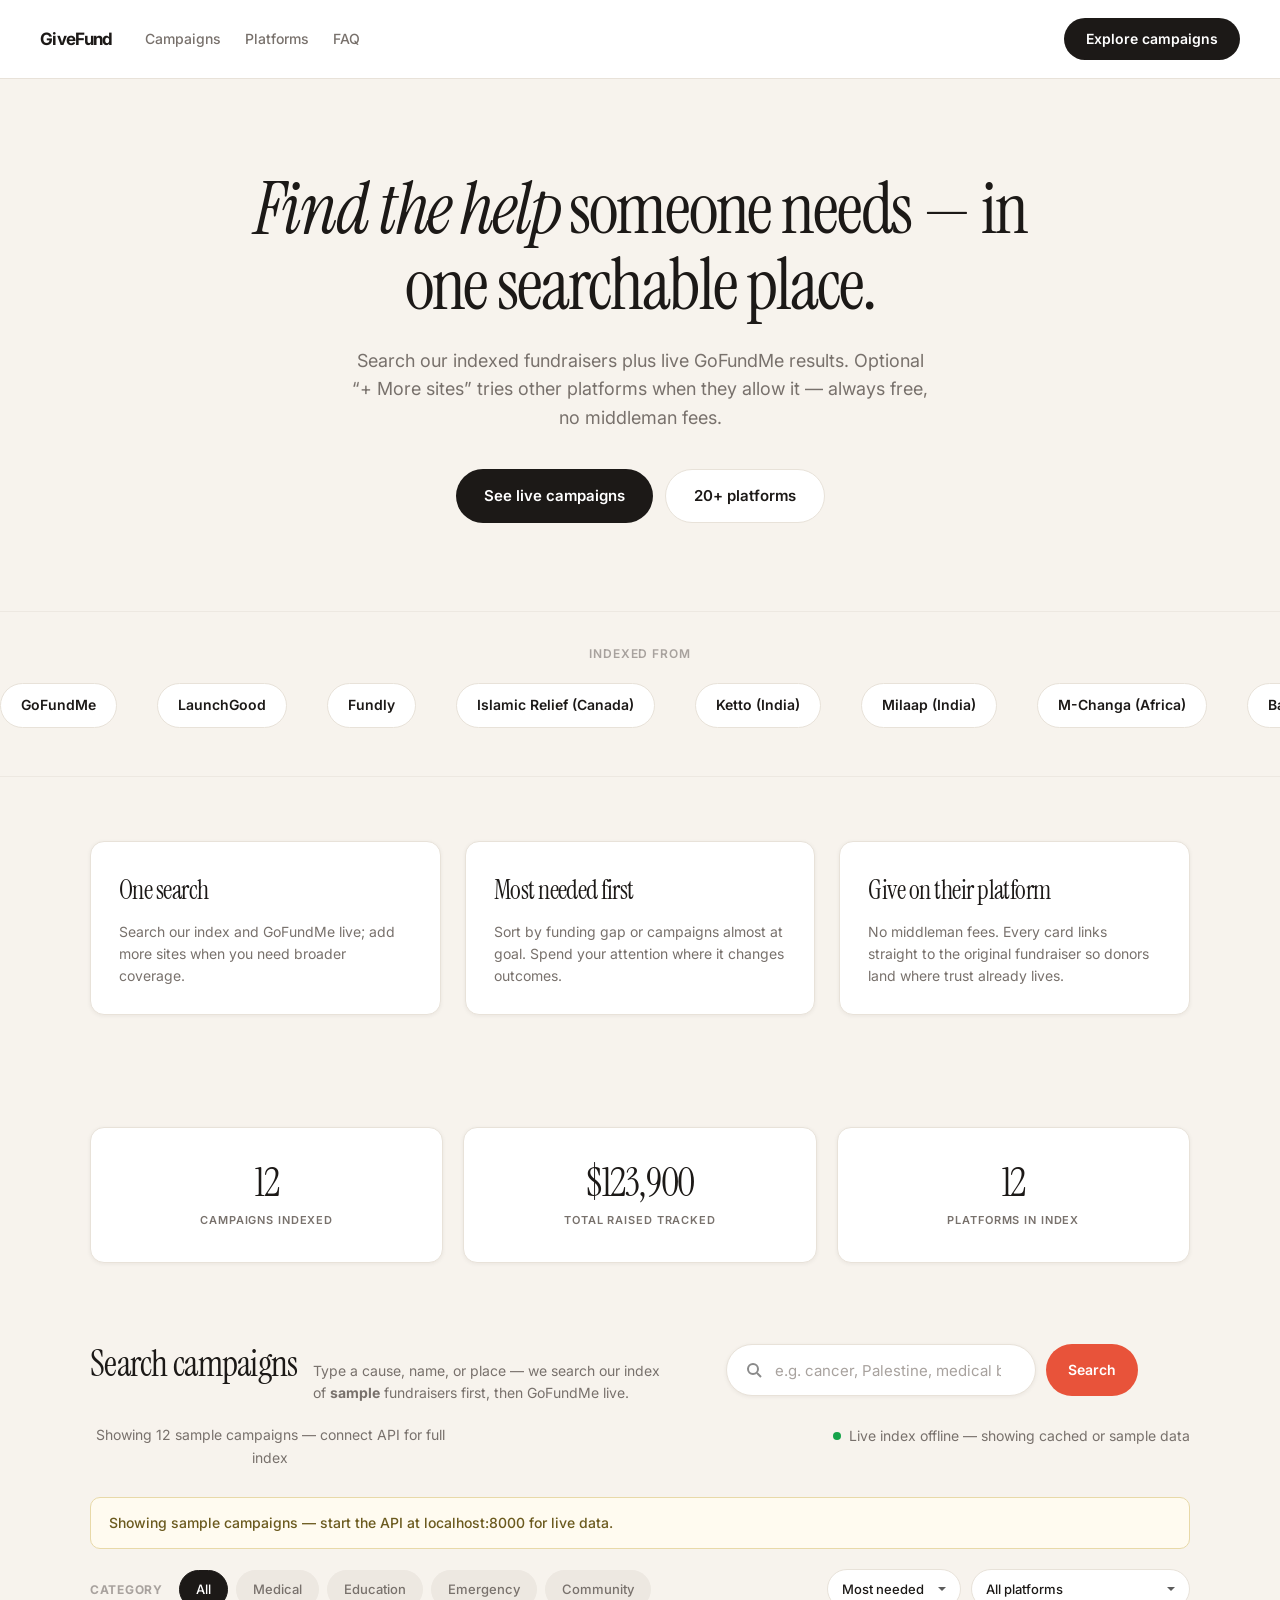
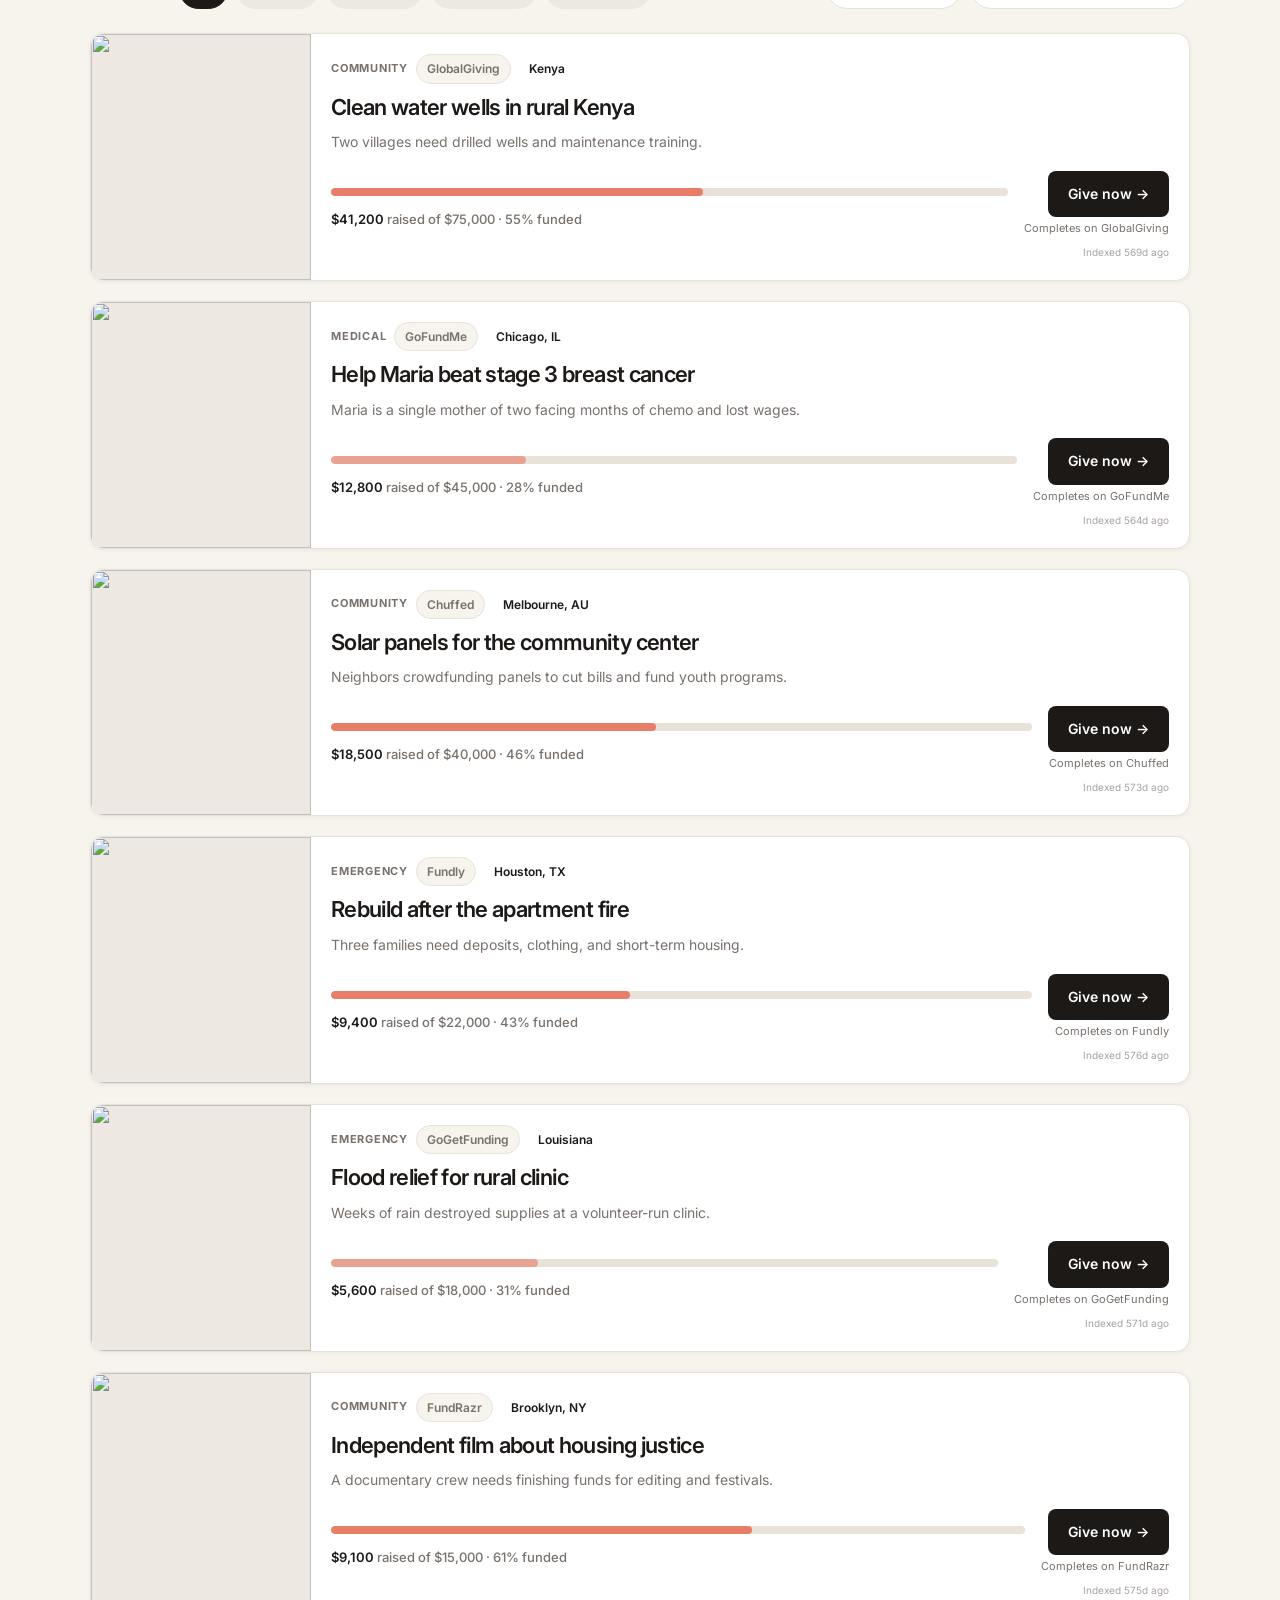
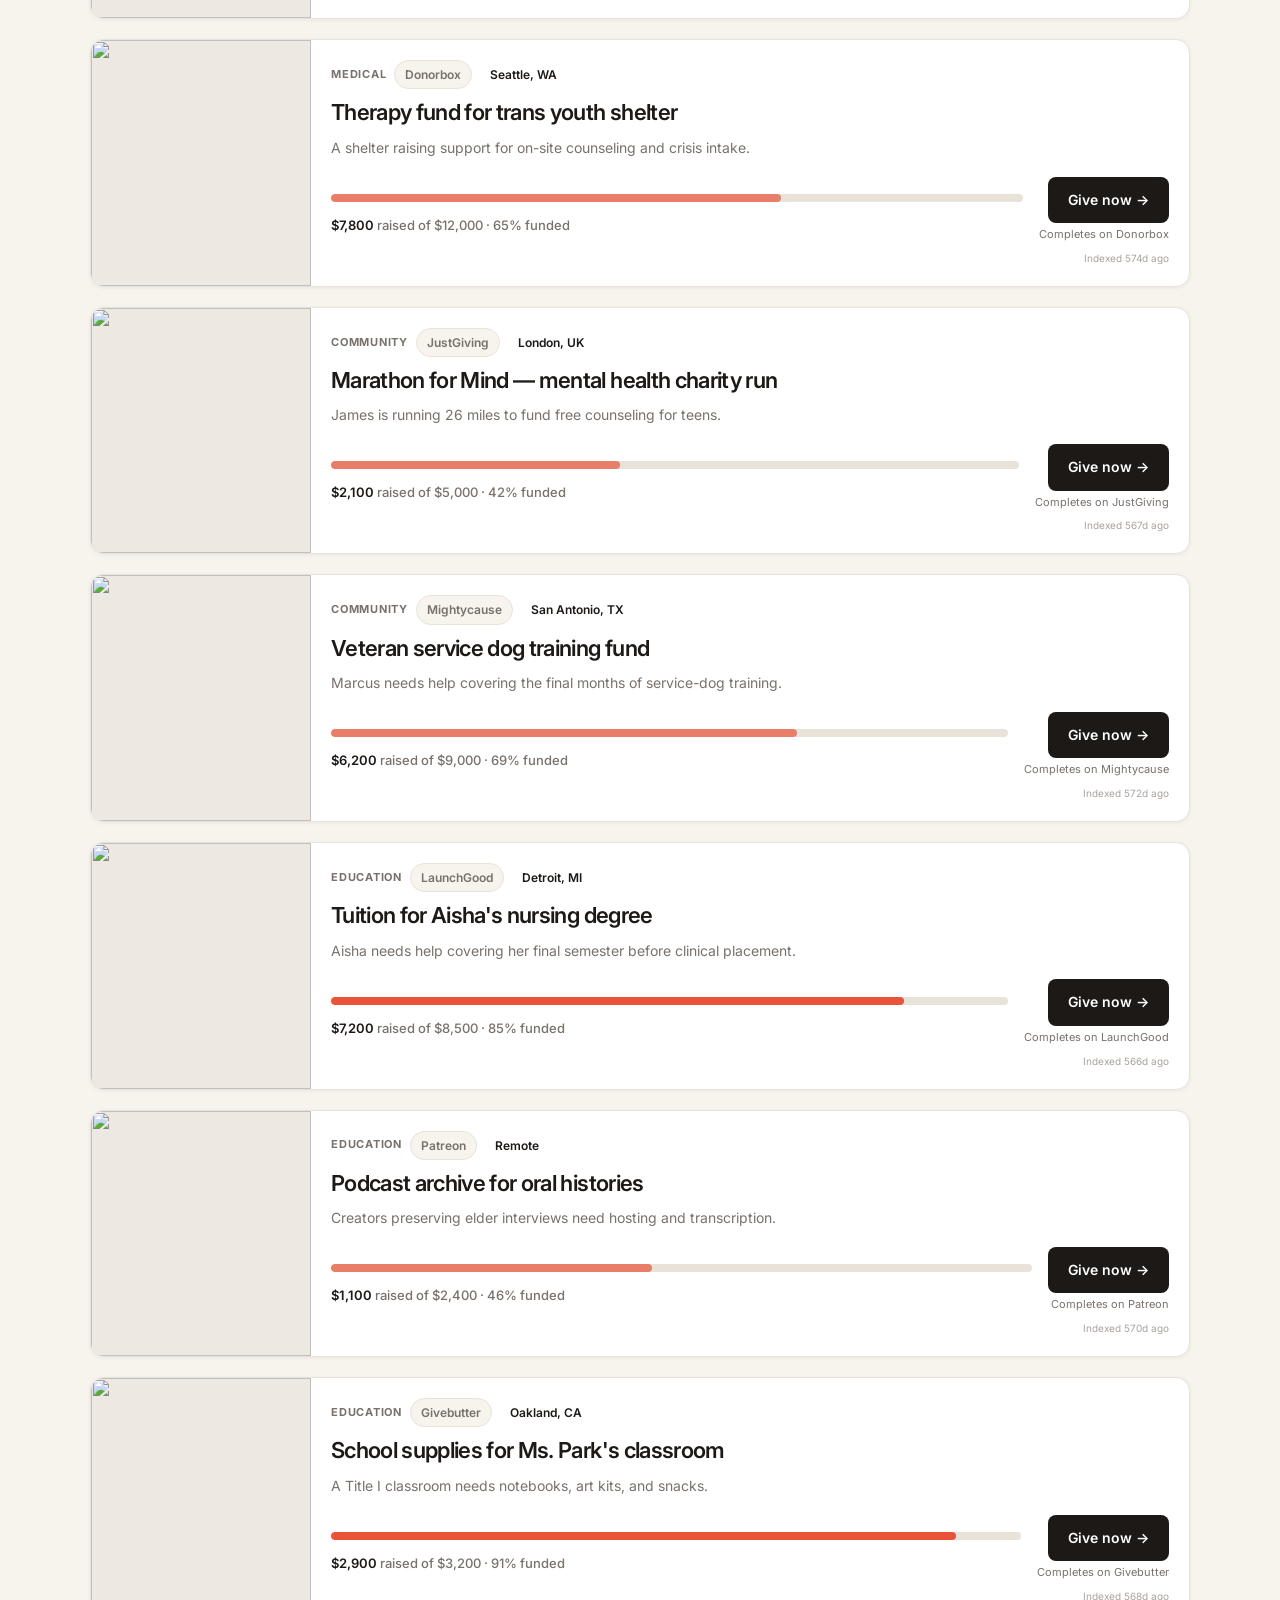
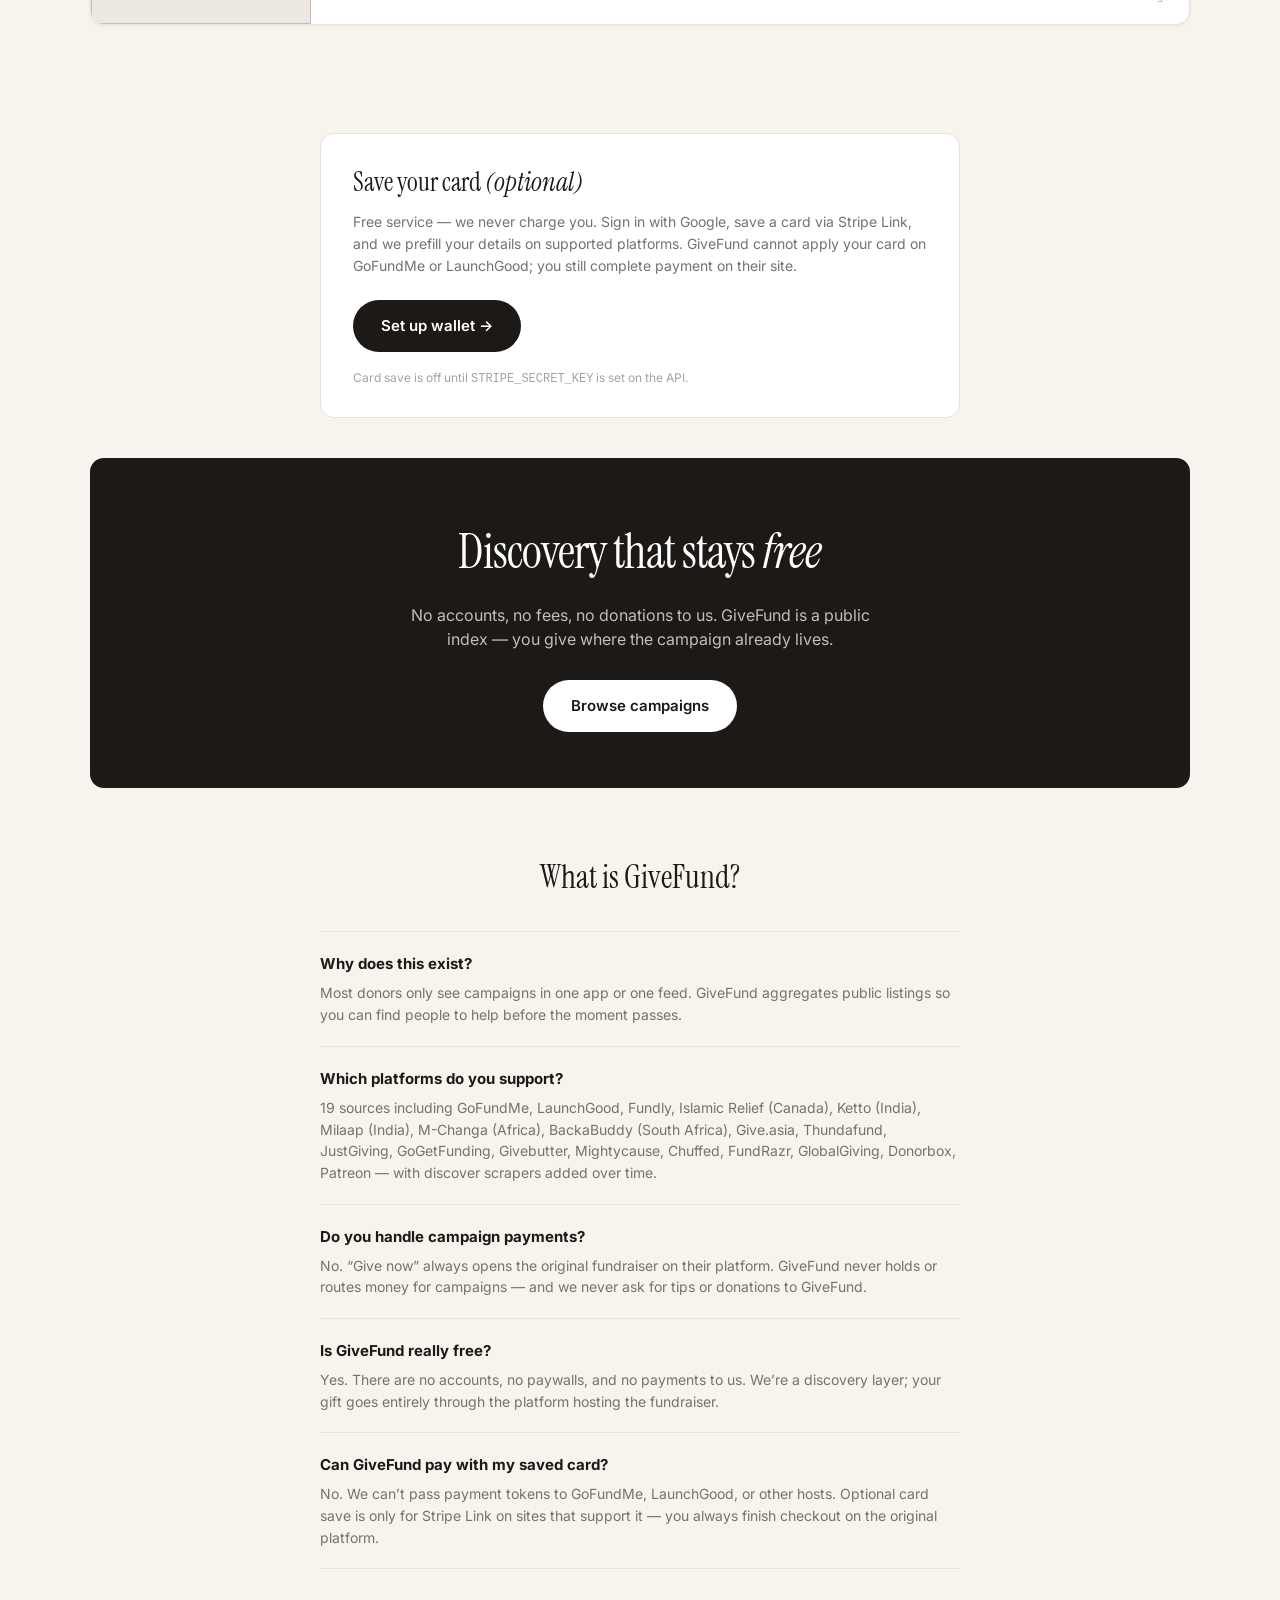
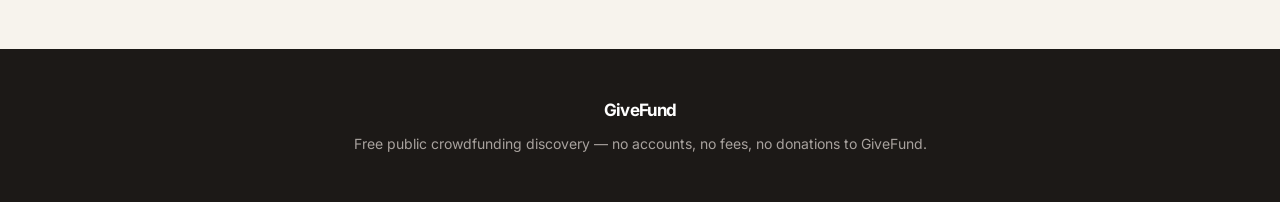
==== frontend/index.html @ 1951f800 "Simplify search UX: fast path by default, optional deep scrape Default search uses index plus /searc" ====
<!DOCTYPE html>
<html lang="en">
<head>
  <meta charset="UTF-8">
  <meta name="viewport" content="width=device-width, initial-scale=1.0">
  <title>GiveFund — Search fundraisers across platforms</title>
  <link rel="preconnect" href="https://fonts.googleapis.com">
  <link rel="preconnect" href="https://fonts.gstatic.com" crossorigin>
  <link href="https://fonts.googleapis.com/css2?family=Instrument+Serif:ital@0;1&family=Inter:wght@400;500;600;700&display=swap" rel="stylesheet">
  <style>
    :root {
      --bg: #F7F3ED;
      --surface: #FFFFFF;
      --ink: #1C1917;
      --muted: #78716C;
      --muted-light: #A8A29E;
      --border: #E8E2D9;
      --border-soft: #EDE8E1;
      --accent: #E8533A;
      --accent-hover: #D44530;
      --pill-bg: #EDE8E1;
      --pill-selected: #1C1917;
      --btn-dark: #1C1917;
      --progress-bg: #E8E2D9;
      --badge-bg: #F7F3ED;
      --footer-bg: #1C1917;
      --footer-text: #A8A29E;
      --serif: "Instrument Serif", Georgia, serif;
      --sans: "Inter", system-ui, sans-serif;
      --shadow-sm: 0 1px 4px rgba(28, 25, 23, 0.06);
      --shadow-md: 0 8px 28px rgba(28, 25, 23, 0.08);
      --radius: 10px;
      --radius-lg: 14px;
      --radius-pill: 999px;
    }

    * { box-sizing: border-box; }

    body {
      margin: 0;
      background: var(--bg);
      color: var(--ink);
      font-family: var(--sans);
      font-size: 15px;
      line-height: 1.6;
      -webkit-font-smoothing: antialiased;
    }

    button, input, select { font: inherit; }
    a { color: inherit; }

    .shell { min-height: 100vh; }

    .nav {
      position: sticky;
      top: 0;
      z-index: 100;
      display: flex;
      align-items: center;
      justify-content: space-between;
      gap: 24px;
      padding: 18px 40px;
      background: var(--surface);
      border-bottom: 1px solid var(--border);
    }

    .nav-left {
      display: flex;
      align-items: center;
      gap: 32px;
    }

    .logo {
      font-size: 17px;
      font-weight: 700;
      letter-spacing: -0.04em;
      color: var(--ink);
    }

    .nav-links {
      display: flex;
      gap: 24px;
      font-size: 14px;
      font-weight: 500;
      color: var(--muted);
    }

    .nav-links a {
      text-decoration: none;
      transition: color 0.15s;
    }

    .nav-links a:hover { color: var(--ink); }

    .nav-cta {
      display: inline-flex;
      align-items: center;
      padding: 10px 22px;
      border-radius: var(--radius-pill);
      background: var(--btn-dark);
      color: #fff;
      font-size: 14px;
      font-weight: 600;
      text-decoration: none;
      transition: background 0.15s;
    }

    .nav-cta:hover { background: var(--accent); }

    .hero {
      position: relative;
      overflow: hidden;
      padding: 92px 40px 48px;
      max-width: 1180px;
      margin: 0 auto;
      text-align: center;
    }

    .hero-bg {
      position: absolute;
      inset: 0;
      z-index: 0;
      background:
        linear-gradient(
          180deg,
          rgba(247, 243, 237, 0.82) 0%,
          rgba(247, 243, 237, 0.94) 55%,
          rgba(247, 243, 237, 0.98) 100%
        ),
        url("https://images.unsplash.com/photo-1469574969204-2a47ac65e970?auto=format&fit=crop&w=1800&q=80")
        center 40% / cover no-repeat;
      pointer-events: none;
    }

    .hero-inner {
      position: relative;
      z-index: 1;
    }

    .hero h1 {
      margin: 0 auto 24px;
      max-width: 820px;
      font-family: var(--serif);
      font-size: clamp(44px, 7vw, 72px);
      font-weight: 400;
      line-height: 1.05;
      letter-spacing: -0.03em;
      color: var(--ink);
    }

    .hero h1 em {
      font-style: italic;
      font-weight: 400;
    }

    .hero-lead {
      margin: 0 auto 36px;
      max-width: 580px;
      font-size: 18px;
      line-height: 1.6;
      color: var(--muted);
    }

    .hero-actions {
      display: flex;
      justify-content: center;
      gap: 12px;
      flex-wrap: wrap;
      margin-bottom: 40px;
    }

    .btn-primary {
      display: inline-flex;
      align-items: center;
      gap: 8px;
      padding: 14px 28px;
      border-radius: var(--radius-pill);
      background: var(--btn-dark);
      color: #fff;
      font-size: 15px;
      font-weight: 600;
      text-decoration: none;
      border: none;
      cursor: pointer;
      transition: background 0.15s;
    }

    .btn-primary:hover { background: var(--accent); }

    .btn-ghost {
      display: inline-flex;
      align-items: center;
      padding: 14px 28px;
      border-radius: var(--radius-pill);
      border: 1px solid var(--border);
      background: var(--surface);
      color: var(--ink);
      font-size: 15px;
      font-weight: 600;
      text-decoration: none;
      cursor: pointer;
      transition: border-color 0.15s;
    }

    .btn-ghost:hover { border-color: var(--ink); }

    .search-wrap {
      max-width: 560px;
      margin: 0 auto;
    }

    .search-input {
      width: 100%;
      height: 52px;
      padding: 0 20px 0 48px;
      border: 1px solid var(--border);
      border-radius: var(--radius-pill);
      background: var(--surface) url("data:image/svg+xml,%3Csvg xmlns='http://www.w3.org/2000/svg' width='18' height='18' fill='none' stroke='%238A8A8A' stroke-width='2'%3E%3Ccircle cx='8' cy='8' r='5'/%3E%3Cpath d='M12 12l4 4'/%3E%3C/svg%3E") no-repeat 18px center;
      color: var(--ink);
      font-size: 15px;
      box-shadow: var(--shadow-sm);
      outline: none;
    }

    .search-input:focus {
      border-color: var(--ink);
      box-shadow: 0 0 0 3px rgba(18, 18, 18, 0.08);
    }

    .search-input::placeholder { color: var(--muted-light); }

    .search-panel {
      display: flex;
      gap: 10px;
      max-width: 640px;
      margin: 0 auto 12px;
      align-items: stretch;
    }

    .search-panel .search-input { flex: 1; }

    .search-panel .btn-search {
      padding: 0 22px;
      height: 52px;
      border: none;
      border-radius: var(--radius-pill);
      background: var(--accent);
      color: #fff;
      font-weight: 600;
      font-size: 14px;
      cursor: pointer;
      white-space: nowrap;
    }

    .search-panel .btn-search:disabled { opacity: 0.6; cursor: wait; }

    .btn-expand-search {
      padding: 14px 18px;
      border: 1px solid var(--border);
      border-radius: 8px;
      background: var(--surface);
      font-size: 14px;
      font-weight: 600;
      color: var(--ink);
      cursor: pointer;
      white-space: nowrap;
    }

    .btn-expand-search:hover { border-color: var(--accent); color: var(--accent); }
    .btn-expand-search:disabled { opacity: 0.5; cursor: wait; }

    .btn-expand-search.hidden { display: none; }

    .results-meta {
      text-align: center;
      font-size: 14px;
      color: var(--muted);
      margin: 0 0 20px;
    }

    .results-meta strong { color: var(--ink); font-weight: 600; }

    #searchStatus {
      text-align: center;
      font-size: 13px;
      color: var(--muted);
      margin: 0 0 8px;
      min-height: 1.25em;
    }

    #searchStatus.busy { color: var(--accent); }

    .platform-progress {
      display: flex;
      flex-wrap: wrap;
      gap: 6px;
      justify-content: center;
      margin: 0 auto 14px;
      max-width: 900px;
      max-height: 100px;
      overflow-y: auto;
      padding: 0 8px;
    }

    .platform-chip {
      font-size: 11px;
      font-weight: 600;
      padding: 4px 10px;
      border-radius: 999px;
      border: 1px solid var(--border);
      background: var(--surface);
      color: var(--muted);
      white-space: nowrap;
      transition: background 0.2s, color 0.2s;
    }

    .platform-chip.pending { opacity: 0.55; }

    .platform-chip.loading {
      border-color: #93c5fd;
      color: #1d4ed8;
      background: #eff6ff;
    }

    .platform-chip.ok {
      border-color: #86efac;
      color: #166534;
      background: #dcfce7;
    }

    .platform-chip.empty {
      opacity: 0.45;
      text-decoration: line-through;
    }

    .load-more-wrap { text-align: center; margin: 28px 0 8px; }

    .btn-load-more {
      padding: 12px 28px;
      border: 1px solid var(--border);
      border-radius: 999px;
      background: var(--surface);
      font-weight: 600;
      cursor: pointer;
    }

    .wallet-band {
      max-width: 640px;
      margin: 0 auto 40px;
      padding: 28px 32px;
      background: var(--surface);
      border: 1px solid var(--border);
      border-radius: var(--radius-lg);
    }

    .wallet-band h2 {
      margin: 0 0 8px;
      font-family: var(--serif);
      font-size: 26px;
      font-weight: 400;
    }

    .wallet-band h2 em { font-style: italic; }

    .wallet-band > p {
      margin: 0 0 16px;
      font-size: 14px;
      color: var(--muted);
      line-height: 1.55;
    }

    .wallet-form {
      display: flex;
      flex-wrap: wrap;
      gap: 10px;
      align-items: center;
    }

    .wallet-form input {
      flex: 1;
      min-width: 200px;
      padding: 12px 14px;
      border: 1px solid var(--border);
      border-radius: 8px;
    }

    .wallet-form button {
      padding: 12px 20px;
      border: none;
      border-radius: 8px;
      background: var(--ink);
      color: #fff;
      font-weight: 600;
      cursor: pointer;
    }

    .wallet-note { margin-top: 12px; font-size: 12px; color: var(--muted-light); }

    .marquee-section {
      padding: 32px 0 48px;
      border-top: 1px solid var(--border-soft);
      border-bottom: 1px solid var(--border-soft);
      overflow: hidden;
    }

    .marquee-label {
      text-align: center;
      margin: 0 0 20px;
      font-size: 12px;
      font-weight: 600;
      letter-spacing: 0.08em;
      text-transform: uppercase;
      color: var(--muted-light);
    }

    .marquee-track {
      display: flex;
      gap: 40px;
      width: max-content;
      animation: marquee 45s linear infinite;
    }

    .marquee-track:hover { animation-play-state: paused; }

    @keyframes marquee {
      0% { transform: translateX(0); }
      100% { transform: translateX(-50%); }
    }

    .marquee-inner {
      display: flex;
      gap: 40px;
    }

    .platform-chip {
      flex-shrink: 0;
      padding: 10px 20px;
      border-radius: var(--radius-pill);
      border: 1px solid var(--border);
      background: var(--surface);
      font-size: 14px;
      font-weight: 600;
      color: var(--ink);
      white-space: nowrap;
    }

    .capabilities {
      display: grid;
      grid-template-columns: repeat(3, 1fr);
      gap: 24px;
      max-width: 1180px;
      margin: 0 auto;
      padding: 64px 40px;
    }

    .cap-card {
      padding: 28px;
      border-radius: var(--radius-lg);
      background: var(--surface);
      border: 1px solid var(--border);
      box-shadow: var(--shadow-sm);
    }

    .cap-card h3 {
      margin: 0 0 10px;
      font-family: var(--serif);
      font-size: 26px;
      font-weight: 400;
      letter-spacing: -0.02em;
      color: var(--ink);
    }

    .cap-card p {
      margin: 0;
      font-size: 14px;
      line-height: 1.55;
      color: var(--muted);
    }

    .metrics {
      display: grid;
      grid-template-columns: repeat(3, 1fr);
      gap: 20px;
      max-width: 1180px;
      margin: 0 auto;
      padding: 48px 40px 56px;
    }

    .metric {
      padding: 32px 36px;
      border: 1px solid var(--border);
      border-radius: var(--radius-lg);
      background: var(--surface);
      box-shadow: var(--shadow-sm);
      text-align: center;
    }

    .metric-value {
      display: block;
      font-family: var(--serif);
      font-size: 40px;
      font-weight: 400;
      letter-spacing: -0.03em;
      line-height: 1.1;
      color: var(--ink);
    }

    .metric-label {
      display: block;
      margin-top: 8px;
      font-size: 11px;
      color: var(--muted);
      font-weight: 600;
      text-transform: uppercase;
      letter-spacing: 0.08em;
    }

    .feed-section {
      max-width: 1180px;
      margin: 0 auto;
      padding: 16px 40px 80px;
    }

    .feed-header {
      display: flex;
      flex-wrap: wrap;
      align-items: baseline;
      justify-content: space-between;
      gap: 16px;
      margin-bottom: 28px;
    }

    .feed-header h2 {
      margin: 0;
      font-family: var(--serif);
      font-size: 36px;
      font-weight: 400;
      letter-spacing: -0.02em;
      color: var(--ink);
    }

    .feed-header p {
      margin: 0;
      font-size: 14px;
      color: var(--muted);
      max-width: 360px;
    }

    .toolbar {
      display: flex;
      flex-wrap: wrap;
      align-items: center;
      gap: 12px;
      margin-bottom: 24px;
    }

    .toolbar-label {
      font-size: 12px;
      font-weight: 700;
      letter-spacing: 0.06em;
      text-transform: uppercase;
      color: var(--muted-light);
      margin-right: 4px;
    }

    .pills {
      display: flex;
      flex-wrap: wrap;
      gap: 8px;
      flex: 1;
    }

    .pill {
      border: 1px solid transparent;
      border-radius: var(--radius-pill);
      background: var(--pill-bg);
      color: var(--muted);
      cursor: pointer;
      font-size: 13px;
      font-weight: 500;
      padding: 8px 16px;
      transition: all 0.15s ease;
    }

    .pill:hover { color: var(--ink); }

    .pill[aria-pressed="true"] {
      background: var(--pill-selected);
      border-color: var(--pill-selected);
      color: #fff;
    }

    .select-wrap select {
      appearance: none;
      height: 40px;
      padding: 0 36px 0 14px;
      border: 1px solid var(--border);
      border-radius: var(--radius-pill);
      background: var(--surface) url("data:image/svg+xml,%3Csvg xmlns='http://www.w3.org/2000/svg' width='12' height='12' viewBox='0 0 12 12'%3E%3Cpath fill='%235C5C5C' d='M2 4l4 4 4-4'/%3E%3C/svg%3E") no-repeat right 12px center;
      color: var(--ink);
      font-size: 13px;
      font-weight: 500;
      cursor: pointer;
      outline: none;
    }

    .select-wrap select:focus {
      border-color: var(--ink);
    }

    .filters-right {
      display: flex;
      gap: 10px;
      flex-wrap: wrap;
    }

    .feed {
      display: flex;
      flex-direction: column;
      gap: 20px;
    }

    .signal-card {
      display: grid;
      grid-template-columns: 220px 1fr;
      overflow: hidden;
      border: 1px solid var(--border);
      border-radius: var(--radius-lg);
      background: var(--surface);
      box-shadow: var(--shadow-sm);
      transition: box-shadow 0.2s ease, transform 0.2s ease;
    }

    .signal-card:hover {
      box-shadow: var(--shadow-md);
      transform: translateY(-1px);
    }

    .signal-media {
      position: relative;
      background: var(--border-soft);
      min-height: 168px;
    }

    .signal-media img {
      display: block;
      width: 100%;
      height: 100%;
      min-height: 168px;
      object-fit: cover;
    }

    .signal-body {
      display: flex;
      flex-direction: column;
      padding: 20px;
      gap: 10px;
    }

    .signal-top {
      display: flex;
      flex-wrap: wrap;
      align-items: center;
      gap: 8px;
    }

    .signal-label {
      font-size: 11px;
      font-weight: 700;
      letter-spacing: 0.07em;
      text-transform: uppercase;
      color: var(--muted);
    }

    .tag {
      padding: 4px 10px;
      border-radius: var(--radius-pill);
      background: var(--accent-soft);
      color: var(--ink);
      font-size: 12px;
      font-weight: 600;
    }

    .tag-platform {
      background: var(--badge-bg);
      border: 1px solid var(--border);
      color: var(--muted);
    }

    .signal-title {
      margin: 0;
      font-size: 22px;
      font-weight: 600;
      letter-spacing: -0.03em;
      line-height: 1.25;
      color: var(--ink);
    }

    .signal-story {
      margin: 0;
      font-size: 14px;
      line-height: 1.55;
      color: var(--muted);
      display: -webkit-box;
      -webkit-line-clamp: 2;
      -webkit-box-orient: vertical;
      overflow: hidden;
    }

    .signal-footer {
      display: flex;
      flex-wrap: wrap;
      align-items: center;
      justify-content: space-between;
      gap: 16px;
      margin-top: auto;
      padding-top: 8px;
    }

    .funding-meta { flex: 1; min-width: 200px; }

    .progress-track {
      height: 8px;
      border-radius: 4px;
      background: var(--progress-bg);
      overflow: hidden;
      margin-bottom: 8px;
    }

    .progress-fill {
      height: 100%;
      border-radius: 4px;
      background: var(--accent);
    }

    .funding-text {
      font-size: 13px;
      color: var(--muted);
      font-weight: 500;
    }

    .funding-text strong { color: var(--ink); font-weight: 600; }

    .cta-button {
      display: inline-flex;
      align-items: center;
      gap: 6px;
      padding: 12px 20px;
      border-radius: 8px;
      background: var(--btn-dark);
      color: #fff;
      font-size: 14px;
      font-weight: 600;
      text-decoration: none;
      white-space: nowrap;
      transition: background 0.15s;
    }

    .cta-button:hover { background: var(--accent); text-decoration: none; }

    .donate-wrap {
      display: flex;
      flex-direction: column;
      align-items: flex-end;
      gap: 4px;
    }

    .donate-hint {
      margin: 0;
      font-size: 11px;
      line-height: 1.35;
      color: var(--muted);
      text-align: right;
      max-width: 220px;
    }

    .skeleton-card {
      border: 1px solid var(--border);
      border-radius: var(--radius-lg);
      background: var(--surface);
      overflow: hidden;
      display: grid;
      grid-template-columns: 220px 1fr;
    }

    .skeleton-media {
      background: var(--border-soft);
      animation: shimmer 1.5s ease-in-out infinite;
    }

    .skeleton-body {
      padding: 28px;
      display: grid;
      gap: 12px;
    }

    .skeleton-line {
      height: 12px;
      border-radius: 6px;
      background: var(--border-soft);
      animation: shimmer 1.5s ease-in-out infinite;
    }

    .skeleton-line.w60 { width: 60%; }
    .skeleton-line.w85 { width: 85%; }
    .skeleton-line.w40 { width: 40%; }

    @keyframes shimmer {
      0%, 100% { opacity: 0.5; }
      50% { opacity: 1; }
    }

    .banner {
      margin-bottom: 20px;
      padding: 14px 18px;
      border: 1px solid #E8D9A8;
      border-radius: var(--radius);
      background: #FFFBF0;
      color: #6B5A1E;
      font-size: 14px;
      font-weight: 500;
    }

    .empty {
      padding: 64px 24px;
      text-align: center;
      border: 1px dashed var(--border);
      border-radius: var(--radius-lg);
      background: var(--surface);
      color: var(--muted);
      font-size: 16px;
    }

    .cta-band {
      margin: 0 40px 64px;
      padding: 56px 48px;
      border-radius: var(--radius-lg);
      background: var(--footer-bg);
      color: #fff;
      text-align: center;
      max-width: 1100px;
      margin-left: auto;
      margin-right: auto;
    }

    .cta-band h2 {
      margin: 0 0 12px;
      font-family: var(--serif);
      font-size: clamp(32px, 5vw, 48px);
      font-weight: 400;
      letter-spacing: -0.02em;
    }

    .cta-band h2 em { font-style: italic; }

    .cta-band p {
      margin: 0 auto 28px;
      max-width: 480px;
      font-size: 16px;
      color: rgba(255, 255, 255, 0.72);
      line-height: 1.55;
    }

    .cta-band .btn-primary {
      background: #fff;
      color: var(--ink);
    }

    .cta-band .btn-primary:hover { background: #f0f0f0; }

    .faq {
      max-width: 720px;
      margin: 0 auto;
      padding: 0 40px 80px;
    }

    .faq h2 {
      margin: 0 0 28px;
      font-family: var(--serif);
      font-size: 32px;
      font-weight: 400;
      text-align: center;
    }

    .faq-item {
      border-top: 1px solid var(--border);
      padding: 20px 0;
    }

    .faq-item:last-child { border-bottom: 1px solid var(--border); }

    .faq-item strong {
      display: block;
      font-size: 15px;
      margin-bottom: 6px;
    }

    .faq-item p {
      margin: 0;
      font-size: 14px;
      color: var(--muted);
      line-height: 1.55;
    }

    .footer {
      border-top: none;
      padding: 48px 40px;
      text-align: center;
      background: var(--footer-bg);
    }

    .footer .logo {
      margin-bottom: 8px;
      color: #fff;
    }

    .footer p { margin: 0; font-size: 14px; color: var(--footer-text); }

    .hidden { display: none !important; }

    .live-status {
      margin: 8px 0 0;
      font-size: 13px;
      color: var(--muted);
      display: flex;
      align-items: center;
      gap: 8px;
      flex-wrap: wrap;
      justify-content: center;
    }

    .live-dot {
      width: 8px;
      height: 8px;
      border-radius: 50%;
      background: #16a34a;
      flex-shrink: 0;
      animation: live-pulse 2s ease-in-out infinite;
    }

    .live-dot.running { background: var(--accent); }

    @keyframes live-pulse {
      0%, 100% { opacity: 1; transform: scale(1); }
      50% { opacity: 0.45; transform: scale(0.92); }
    }

    .card-updated {
      margin: 4px 0 0;
      font-size: 10px;
      color: var(--muted-light);
      text-align: right;
    }

    @media (max-width: 900px) {
      .capabilities { grid-template-columns: 1fr; }
    }

    @media (max-width: 768px) {
      .nav { padding: 16px 20px; }
      .nav-links { display: none; }
      .hero, .metrics, .feed-section, .capabilities, .faq, .cta-band { padding-left: 20px; padding-right: 20px; }
      .cta-band { margin-left: 20px; margin-right: 20px; }
      .metrics { grid-template-columns: 1fr; }
      .signal-card, .skeleton-card { grid-template-columns: 1fr; }
      .signal-media { min-height: 200px; }
      .toolbar { flex-direction: column; align-items: stretch; }
      .filters-right { width: 100%; }
      .select-wrap select { width: 100%; }
    }
  </style>
</head>
<body>
  <div class="shell">
    <nav class="nav">
      <div class="nav-left">
        <span class="logo">GiveFund</span>
        <div class="nav-links">
          <a href="#campaigns">Campaigns</a>
          <a href="#platforms">Platforms</a>
          <a href="#faq">FAQ</a>
        </div>
      </div>
      <a class="nav-cta" href="#campaigns">Explore campaigns</a>
    </nav>

    <header class="hero">
      <div class="hero-bg" aria-hidden="true"></div>
      <div class="hero-inner">
        <h1><em>Find the help</em> someone needs — in one searchable place.</h1>
        <p class="hero-lead">
          Search our indexed fundraisers plus live GoFundMe results. Optional “+ More sites” tries other platforms when they allow it — always free, no middleman fees.
        </p>
        <div class="hero-actions">
          <a class="btn-primary" href="#campaigns">See live campaigns</a>
          <a class="btn-ghost" href="#platforms" id="heroPlatformLink">20+ platforms</a>
        </div>
      </div>
    </header>

    <section id="platforms" class="marquee-section" aria-label="Supported platforms">
      <p class="marquee-label">Indexed from</p>
      <div class="marquee-inner" id="marqueeA"></div>
    </section>

    <section class="capabilities" aria-label="Core capabilities">
      <article class="cap-card">
        <h3>One search</h3>
        <p>Search our index and GoFundMe live; add more sites when you need broader coverage.</p>
      </article>
      <article class="cap-card">
        <h3>Most needed first</h3>
        <p>Sort by funding gap or campaigns almost at goal. Spend your attention where it changes outcomes.</p>
      </article>
      <article class="cap-card">
        <h3>Give on their platform</h3>
        <p>No middleman fees. Every card links straight to the original fundraiser so donors land where trust already lives.</p>
      </article>
    </section>

    <section id="statsBar" class="metrics" aria-live="polite">
      <div class="metric">
        <span class="metric-value">—</span>
        <span class="metric-label">Campaigns indexed</span>
      </div>
      <div class="metric">
        <span class="metric-value">—</span>
        <span class="metric-label">Total raised tracked</span>
      </div>
      <div class="metric">
        <span class="metric-value" id="platformCount">—</span>
        <span class="metric-label">Platforms in index</span>
      </div>
    </section>

    <section id="campaigns" class="feed-section">
      <div class="feed-header">
        <h2>Search campaigns</h2>
        <p>Type a cause, name, or place — we search our index of <strong id="feedIndexCount">—</strong> fundraisers first, then GoFundMe live.</p>
        <div class="search-panel">
          <input id="searchInput" class="search-input" type="search" placeholder="e.g. cancer, Palestine, medical bills…" aria-label="Search campaigns" autocomplete="off">
          <button type="button" class="btn-search" id="searchBtn">Search</button>
          <button type="button" class="btn-expand-search hidden" id="expandSearchBtn" title="Also query other crowdfunding sites (slower)">+ More sites</button>
        </div>
        <p id="searchStatus" aria-live="polite"></p>
        <div id="searchPlatformProgress" class="platform-progress hidden" aria-label="Search progress by platform"></div>
        <p id="resultsMeta" class="results-meta"></p>
        <p id="liveStatus" class="live-status" aria-live="polite">
          <span class="live-dot" id="liveDot" aria-hidden="true"></span>
          <span id="liveStatusText">Connecting to live index…</span>
        </p>
      </div>

      <div id="mockBanner" class="banner hidden">
        Showing sample campaigns — start the API at localhost:8000 for live data.
      </div>
      <div id="liveSearchBanner" class="banner hidden" role="status">
        Live search across platforms — results pulled on demand for your query.
      </div>

      <div class="toolbar">
        <span class="toolbar-label">Category</span>
        <div class="pills" role="group" aria-label="Category filters">
          <button class="pill" type="button" data-category="" aria-pressed="true">All</button>
          <button class="pill" type="button" data-category="medical" aria-pressed="false">Medical</button>
          <button class="pill" type="button" data-category="education" aria-pressed="false">Education</button>
          <button class="pill" type="button" data-category="emergency" aria-pressed="false">Emergency</button>
          <button class="pill" type="button" data-category="community" aria-pressed="false">Community</button>
        </div>
        <div class="filters-right">
          <div class="select-wrap">
            <select id="sortSelect" aria-label="Sort campaigns">
              <option value="most_needed">Most needed</option>
              <option value="almost_there">Almost there</option>
              <option value="newest">Newest</option>
            </select>
          </div>
          <div class="select-wrap">
            <select id="platformSelect" aria-label="Filter by platform">
              <option value="">All platforms</option>
            </select>
          </div>
        </div>
      </div>

      <div id="campaignGrid" class="feed"></div>
      <div id="emptyState" class="empty hidden">
        No campaigns match. Try a shorter keyword, clear filters, or search “medical” / “emergency”.
      </div>
      <div class="load-more-wrap">
        <button type="button" class="btn-load-more hidden" id="loadMoreBtn">Load more campaigns</button>
      </div>
    </section>

    <section id="wallet" class="wallet-band" aria-labelledby="walletTitle">
      <h2 id="walletTitle">Save your card <em>(optional)</em></h2>
      <p>
        Free service — we never charge you. Sign in with Google, save a card via Stripe Link, and we prefill your details
        on supported platforms. GiveFund cannot apply your card on GoFundMe or LaunchGood; you still complete payment on their site.
      </p>
      <p><a class="btn-primary" href="wallet.html" style="display:inline-block;text-decoration:none;margin-top:8px">Set up wallet →</a></p>
      <div id="walletUnconfigured" class="wallet-note hidden">
        Card save is off until <code>STRIPE_SECRET_KEY</code> is set on the API.
      </div>
      <p id="walletStatus" class="wallet-note hidden" role="status"></p>
    </section>

    <section class="cta-band">
      <h2>Discovery that stays <em>free</em></h2>
      <p>No accounts, no fees, no donations to us. GiveFund is a public index — you give where the campaign already lives.</p>
      <a class="btn-primary" href="#campaigns">Browse campaigns</a>
    </section>

    <section id="faq" class="faq">
      <h2>What is GiveFund?</h2>
      <div class="faq-item">
        <strong>Why does this exist?</strong>
        <p>Most donors only see campaigns in one app or one feed. GiveFund aggregates public listings so you can find people to help before the moment passes.</p>
      </div>
      <div class="faq-item">
        <strong>Which platforms do you support?</strong>
        <p id="faqPlatforms">Twelve sources including GoFundMe, LaunchGood, JustGiving, Givebutter, GlobalGiving, Patreon, and more — with new discover scrapers added over time.</p>
      </div>
      <div class="faq-item">
        <strong>Do you handle campaign payments?</strong>
        <p>No. “Give now” always opens the original fundraiser on their platform. GiveFund never holds or routes money for campaigns — and we never ask for tips or donations to GiveFund.</p>
      </div>
      <div class="faq-item">
        <strong>Is GiveFund really free?</strong>
        <p>Yes. There are no accounts, no paywalls, and no payments to us. We’re a discovery layer; your gift goes entirely through the platform hosting the fundraiser.</p>
      </div>
      <div class="faq-item">
        <strong>Can GiveFund pay with my saved card?</strong>
        <p>No. We can’t pass payment tokens to GoFundMe, LaunchGood, or other hosts. Optional card save is only for Stripe Link on sites that support it — you always finish checkout on the original platform.</p>
      </div>
    </section>

    <footer class="footer">
      <div class="logo">GiveFund</div>
      <p>Free public crowdfunding discovery — no accounts, no fees, no donations to GiveFund.</p>
    </footer>
  </div>

  <script src="config.js"></script>
  <script>
    const API_URL = window.GIVEFUND_API_URL || "http://localhost:8000";

    const PLATFORM_CATALOG = [
      { id: "gofundme", label: "GoFundMe" },
      { id: "launchgood", label: "LaunchGood" },
      { id: "fundly", label: "Fundly" },
      { id: "islamicrelief_ca", label: "Islamic Relief (Canada)" },
      { id: "ketto", label: "Ketto (India)" },
      { id: "milaap", label: "Milaap (India)" },
      { id: "mchanga", label: "M-Changa (Africa)" },
      { id: "backabuddy", label: "BackaBuddy (South Africa)" },
      { id: "giveasia", label: "Give.asia" },
      { id: "thundafund", label: "Thundafund" },
      { id: "justgiving", label: "JustGiving" },
      { id: "gogetfunding", label: "GoGetFunding" },
      { id: "givebutter", label: "Givebutter" },
      { id: "mightycause", label: "Mightycause" },
      { id: "chuffed", label: "Chuffed" },
      { id: "fundrazr", label: "FundRazr" },
      { id: "globalgiving", label: "GlobalGiving" },
      { id: "donorbox", label: "Donorbox" },
      { id: "patreon", label: "Patreon" }
    ];

    const PLATFORM_LABELS = Object.fromEntries(
      PLATFORM_CATALOG.map((p) => [p.id, p.label])
    );

    const MOCK_CAMPAIGNS = [
      { id: 1, title: "Help Maria beat stage 3 breast cancer", story_snippet: "Maria is a single mother of two facing months of chemo and lost wages.", photo_url: "https://images.unsplash.com/photo-1584515933487-779824d29309?auto=format&fit=crop&w=900&q=80", goal_amount: 45000, raised_amount: 12800, funding_gap: 32200, pct_funded: 28.4, platform: "gofundme", campaign_url: "https://www.gofundme.com/f/sample-maria", category: "medical", location: "Chicago, IL", scraped_at: "2025-05-20T10:00:00" },
      { id: 2, title: "Tuition for Aisha's nursing degree", story_snippet: "Aisha needs help covering her final semester before clinical placement.", photo_url: "https://images.unsplash.com/photo-1523050854058-8df90110c9f1?auto=format&fit=crop&w=900&q=80", goal_amount: 8500, raised_amount: 7200, funding_gap: 1300, pct_funded: 84.7, platform: "launchgood", campaign_url: "https://www.launchgood.com/project/sample-aisha", category: "education", location: "Detroit, MI", scraped_at: "2025-05-18T14:00:00" },
      { id: 3, title: "Marathon for Mind — mental health charity run", story_snippet: "James is running 26 miles to fund free counseling for teens.", photo_url: "https://images.unsplash.com/photo-1571019614242-c5c5dee9f50e?auto=format&fit=crop&w=900&q=80", goal_amount: 5000, raised_amount: 2100, funding_gap: 2900, pct_funded: 42, platform: "justgiving", campaign_url: "https://www.justgiving.com/fundraising/sample-mind", category: "community", location: "London, UK", scraped_at: "2025-05-17T09:00:00" },
      { id: 4, title: "School supplies for Ms. Park's classroom", story_snippet: "A Title I classroom needs notebooks, art kits, and snacks.", photo_url: "https://images.unsplash.com/photo-1503676260728-1c00da094a0d?auto=format&fit=crop&w=900&q=80", goal_amount: 3200, raised_amount: 2900, funding_gap: 300, pct_funded: 90.6, platform: "givebutter", campaign_url: "https://givebutter.com/c/sample-ms-park", category: "education", location: "Oakland, CA", scraped_at: "2025-05-16T11:00:00" },
      { id: 5, title: "Clean water wells in rural Kenya", story_snippet: "Two villages need drilled wells and maintenance training.", photo_url: "https://images.unsplash.com/photo-1538333300702-3eaa72f5d6c2?auto=format&fit=crop&w=900&q=80", goal_amount: 75000, raised_amount: 41200, funding_gap: 33800, pct_funded: 54.9, platform: "globalgiving", campaign_url: "https://www.globalgiving.org/projects/sample-water/", category: "community", location: "Kenya", scraped_at: "2025-05-15T08:00:00" },
      { id: 6, title: "Podcast archive for oral histories", story_snippet: "Creators preserving elder interviews need hosting and transcription.", photo_url: "https://images.unsplash.com/photo-1478737270239-2f2b6a5c7c1e?auto=format&fit=crop&w=900&q=80", goal_amount: 2400, raised_amount: 1100, funding_gap: 1300, pct_funded: 45.8, platform: "patreon", campaign_url: "https://www.patreon.com/sample-oral-history", category: "education", location: "Remote", scraped_at: "2025-05-14T16:00:00" },
      { id: 7, title: "Flood relief for rural clinic", story_snippet: "Weeks of rain destroyed supplies at a volunteer-run clinic.", photo_url: "https://images.unsplash.com/photo-1488521787991-ed7bbaae773f?auto=format&fit=crop&w=900&q=80", goal_amount: 18000, raised_amount: 5600, funding_gap: 12400, pct_funded: 31.1, platform: "gogetfunding", campaign_url: "https://gogetfunding.com/fundraiser/sample-clinic", category: "emergency", location: "Louisiana", scraped_at: "2025-05-13T12:00:00" },
      { id: 8, title: "Veteran service dog training fund", story_snippet: "Marcus needs help covering the final months of service-dog training.", photo_url: "https://images.unsplash.com/photo-1587300003388-59208cc962cb?auto=format&fit=crop&w=900&q=80", goal_amount: 9000, raised_amount: 6200, funding_gap: 2800, pct_funded: 68.9, platform: "mightycause", campaign_url: "https://www.mightycause.com/story/sample-veteran", category: "community", location: "San Antonio, TX", scraped_at: "2025-05-12T10:00:00" },
      { id: 9, title: "Solar panels for the community center", story_snippet: "Neighbors crowdfunding panels to cut bills and fund youth programs.", photo_url: "https://images.unsplash.com/photo-1509391366360-2e959784a276?auto=format&fit=crop&w=900&q=80", goal_amount: 40000, raised_amount: 18500, funding_gap: 21500, pct_funded: 46.3, platform: "chuffed", campaign_url: "https://chuffed.org/project/sample-solar", category: "community", location: "Melbourne, AU", scraped_at: "2025-05-11T09:00:00" },
      { id: 10, title: "Therapy fund for trans youth shelter", story_snippet: "A shelter raising support for on-site counseling and crisis intake.", photo_url: "https://images.unsplash.com/photo-1573497019940-1c28c88b4f3e?auto=format&fit=crop&w=900&q=80", goal_amount: 12000, raised_amount: 7800, funding_gap: 4200, pct_funded: 65, platform: "donorbox", campaign_url: "https://donorbox.org/sample-youth", category: "medical", location: "Seattle, WA", scraped_at: "2025-05-10T08:00:00" },
      { id: 11, title: "Independent film about housing justice", story_snippet: "A documentary crew needs finishing funds for editing and festivals.", photo_url: "https://images.unsplash.com/photo-1485846234645-a62644f84728?auto=format&fit=crop&w=900&q=80", goal_amount: 15000, raised_amount: 9100, funding_gap: 5900, pct_funded: 60.7, platform: "fundrazr", campaign_url: "https://fundrazr.com/campaigns/sample-film", category: "community", location: "Brooklyn, NY", scraped_at: "2025-05-09T07:00:00" },
      { id: 12, title: "Rebuild after the apartment fire", story_snippet: "Three families need deposits, clothing, and short-term housing.", photo_url: "https://images.unsplash.com/photo-1518005020951-eccb494ad742?auto=format&fit=crop&w=900&q=80", goal_amount: 22000, raised_amount: 9400, funding_gap: 12600, pct_funded: 42.7, platform: "fundly", campaign_url: "https://fundly.com/campaign/sample-fire", category: "emergency", location: "Houston, TX", scraped_at: "2025-05-08T06:00:00" }
    ];

    const state = {
      campaigns: [],
      category: "",
      platform: "",
      search: "",
      sortBy: "most_needed",
      page: 1,
      pageSize: 48,
      total: 0,
      pages: 0,
      usingMock: false,
      liveSearch: false,
      catalog: PLATFORM_CATALOG,
      searchPlatformStatus: {},
      refreshIntervalMs: 120000,
      stats: { total_campaigns: 0, platforms_indexed: 0, platforms_supported: 0 }
    };

    const $ = (sel) => document.querySelector(sel);

    function escapeHtml(value) {
      return String(value ?? "")
        .replaceAll("&", "&amp;")
        .replaceAll("<", "&lt;")
        .replaceAll(">", "&gt;")
        .replaceAll('"', "&quot;");
    }

    function platformLabel(id) {
      return PLATFORM_LABELS[id] || id;
    }

    /** Normalize ALL-CAPS GoFundMe snippets to sentence case (first 300 chars). */
    function formatStorySnippet(snippet) {
      if (!snippet) return "";
      const text = snippet.slice(0, 300);
      const letters = text.replace(/[^a-zA-Z]/g, "");
      const isAllCaps = letters.length > 8 && letters === letters.toUpperCase();
      if (!isAllCaps) {
        return text.charAt(0).toUpperCase() + text.slice(1);
      }
      const lower = text.toLowerCase();
      return lower.charAt(0).toUpperCase() + lower.slice(1);
    }

    function progressOpacity(pct) {
      if (pct > 75) return 1;
      if (pct > 40) return 0.7;
      return 0.45;
    }

    function setSearchStatus(msg, busy) {
      const el = $("#searchStatus");
      el.textContent = msg || "";
      el.classList.toggle("busy", Boolean(busy));
    }

    function initPlatformProgress(platformIds) {
      const wrap = $("#searchPlatformProgress");
      if (!platformIds?.length) {
        wrap.classList.add("hidden");
        wrap.innerHTML = "";
        return;
      }
      state.searchPlatformStatus = {};
      platformIds.forEach((id) => {
        state.searchPlatformStatus[id] = "pending";
      });
      renderPlatformProgress();
      wrap.classList.remove("hidden");
    }

    function updatePlatformProgress(platformId, status) {
      if (!platformId) return;
      state.searchPlatformStatus[platformId] = status;
      renderPlatformProgress();
    }

    function renderPlatformProgress() {
      const wrap = $("#searchPlatformProgress");
      const entries = Object.entries(state.searchPlatformStatus).filter(
        ([, st]) => st === "ok"
      );
      if (!entries.length) {
        wrap.classList.add("hidden");
        wrap.innerHTML = "";
        return;
      }
      wrap.innerHTML = entries
        .map(([id]) => {
          const label = platformLabel(id);
          const count = state.lastByPlatform?.[id];
          const suffix = count > 0 ? ` (${count})` : "";
          return `<span class="platform-chip ok" title="${escapeHtml(id)}">${escapeHtml(label)}${suffix}</span>`;
        })
        .join("");
      wrap.classList.remove("hidden");
    }

    function hidePlatformProgress() {
      $("#searchPlatformProgress").classList.add("hidden");
      state.searchPlatformStatus = {};
    }

    function mergeCampaignMaps(urlMap, campaigns) {
      for (const c of campaigns || []) {
        if (c?.campaign_url) urlMap.set(c.campaign_url, c);
      }
      return [...urlMap.values()];
    }

    function applyMergedSearch(urlMap, byPlatform, phase) {
      state.lastByPlatform = byPlatform || {};
      const campaigns = filterClientCampaigns(mergeCampaignMaps(urlMap, []));
      state.campaigns = campaigns;
      state.total = campaigns.length;
      state.liveSearch = true;
      state.pages = 1;
      showLiveBanner(state.total, byPlatform, phase);
      updateResultsMeta();
      renderGrid();
    }

    function updateResultsMeta() {
      const meta = $("#resultsMeta");
      const shown = state.campaigns.length;
      const total = state.total || shown;
      if (state.usingMock) {
        meta.textContent = `Showing ${shown} sample campaigns — connect API for full index`;
        return;
      }
      if (!shown) {
        meta.textContent = state.search
          ? `No results for “${state.search}” in the index`
          : "";
        return;
      }
      const rangeEnd = Math.min(state.page * state.pageSize, total);
      meta.innerHTML = state.search
        ? `Showing <strong>${shown}</strong> of <strong>${total.toLocaleString()}</strong> matches for “${escapeHtml(state.search)}”`
        : `Showing <strong>1–${rangeEnd}</strong> of <strong>${total.toLocaleString()}</strong> campaigns`;
      const btn = $("#loadMoreBtn");
      if (state.page < state.pages && !state.liveSearch) {
        btn.classList.remove("hidden");
        btn.textContent = `Load more (${total.toLocaleString()} total)`;
      } else {
        btn.classList.add("hidden");
      }
    }

    function mergeCampaignsByUrl(existing, incoming) {
      const map = new Map();
      for (const c of existing) map.set(c.campaign_url, c);
      for (const c of incoming) map.set(c.campaign_url, c);
      return [...map.values()];
    }

    function appendReferralUtm(urlString, campaign) {
      try {
        const url = new URL(urlString);
        url.searchParams.set("utm_source", "givefund");
        url.searchParams.set("utm_medium", "referral");
        url.searchParams.set("utm_campaign", campaign?.platform || "discover");
        if (campaign?.id != null) {
          url.searchParams.set("utm_content", String(campaign.id));
        }
        return url.toString();
      } catch {
        return urlString;
      }
    }

    /**
     * Build the lowest-friction donate URL for a campaign.
     * GoFundMe and LaunchGood use /donate subpages; others fall back to campaign_url.
     * Appends UTM params for partnership analytics.
     */
    function buildDonateUrl(campaign) {
      const fallback = campaign.campaign_url || "#";
      if (!fallback || fallback === "#") return fallback;

      const platform = String(campaign.platform || "").toLowerCase();
      let target = fallback;

      try {
        const parsed = new URL(fallback);
        const parts = parsed.pathname.split("/").filter(Boolean);

        if (platform === "gofundme") {
          const fIdx = parts.indexOf("f");
          if (fIdx >= 0 && parts[fIdx + 1]) {
            const slug = parts[fIdx + 1].split("?")[0];
            if (slug && slug !== "donate") {
              target = `https://www.gofundme.com/f/${slug}/donate`;
            }
          }
        }

        if (platform === "launchgood") {
          let slug = null;
          if (parts[0] === "v4" && parts[1] === "campaign" && parts[2]) {
            slug = parts[2].split("?")[0];
          } else if (parts[0] === "project" && parts[1]) {
            slug = parts[1].split("?")[0];
          } else {
            const campaignIdx = parts.indexOf("campaign");
            if (campaignIdx >= 0 && parts[campaignIdx + 1]) {
              slug = parts[campaignIdx + 1].split("?")[0];
            }
          }
          if (slug && slug !== "donate") {
            target = `https://www.launchgood.com/v4/campaign/${slug}/donate`;
          }
        }

        if (platform === "backabuddy" && parts.includes("campaign") && parts.length >= 2) {
          target = fallback;
        }

        if (platform === "ketto" && fallback.includes("ketto.org")) {
          target = fallback;
        }

        if (platform === "islamicrelief_ca" && "fundraise.islamicreliefcanada.org" in fallback) {
          target = fallback;
        }

        if (platform === "globalgiving" && "/projects/" in fallback) {
          target = fallback;
        }
      } catch {
        return appendReferralUtm(fallback, campaign);
      }

      return appendReferralUtm(target, campaign);
    }

    function formatMoney(amount) {
      return new Intl.NumberFormat("en-US", {
        style: "currency",
        currency: "USD",
        maximumFractionDigits: 0
      }).format(amount || 0);
    }

    function formatRelativeTime(iso) {
      if (!iso) return "";
      const then = new Date(iso).getTime();
      if (Number.isNaN(then)) return "";
      const sec = Math.floor((Date.now() - then) / 1000);
      if (sec < 45) return "just now";
      if (sec < 3600) return `${Math.floor(sec / 60)}m ago`;
      if (sec < 86400) return `${Math.floor(sec / 3600)}h ago`;
      return `${Math.floor(sec / 86400)}d ago`;
    }

    async function fetchIngestStatus() {
      const textEl = $("#liveStatusText");
      const dot = $("#liveDot");
      try {
        const res = await fetch(`${API_URL}/ingest/status`);
        if (!res.ok) throw new Error("ingest status failed");
        const data = await res.json();
        const total = (data.total_campaigns ?? 0).toLocaleString();
        if (data.refresh_interval_sec) {
          state.refreshIntervalMs = Math.max(60000, data.refresh_interval_sec * 1000);
        }
        if (data.is_running) {
          dot.classList.add("running");
          textEl.textContent = `Indexing now — ${total} campaigns in database`;
          return;
        }
        dot.classList.remove("running");
        const when = data.finished_at || data.started_at;
        const ago = when ? formatRelativeTime(when) : "";
        textEl.textContent = ago
          ? `Live index · ${total} campaigns · refreshed ${ago}`
          : `Live index · ${total} campaigns`;
      } catch {
        dot.classList.remove("running");
        textEl.textContent = "Live index offline — showing cached or sample data";
      }
    }

    function debounce(fn, ms) {
      let t;
      return (...args) => {
        clearTimeout(t);
        t = setTimeout(() => fn(...args), ms);
      };
    }

    function buildMarquee() {
      const chips = state.catalog.map((p) =>
        `<span class="platform-chip">${escapeHtml(p.label)}</span>`
      ).join("");
      const track = `<div class="marquee-track"><div class="marquee-inner">${chips}</div><div class="marquee-inner" aria-hidden="true">${chips}</div></div>`;
      const section = document.getElementById("platforms");
      const label = section.querySelector(".marquee-label");
      section.innerHTML = "";
      section.appendChild(label);
      const wrap = document.createElement("div");
      wrap.innerHTML = track;
      section.appendChild(wrap.firstElementChild);
    }

    function populatePlatformSelect() {
      const select = $("#platformSelect");
      const current = select.value;
      select.innerHTML = '<option value="">All platforms</option>';
      for (const p of state.catalog) {
        const opt = document.createElement("option");
        opt.value = p.id;
        opt.textContent = p.label;
        select.appendChild(opt);
      }
      if ([...select.options].some((o) => o.value === current)) {
        select.value = current;
      }
    }

    async function loadCatalog() {
      try {
        const res = await fetch(`${API_URL}/platforms/catalog`);
        if (res.ok) {
          const data = await res.json();
          if (data.platforms?.length) {
            state.catalog = data.platforms;
            for (const p of state.catalog) {
              PLATFORM_LABELS[p.id] = p.label;
            }
          }
        }
      } catch {
        /* use static catalog */
      }
      buildMarquee();
      populatePlatformSelect();
      const names = state.catalog.map((p) => p.label).join(", ");
      $("#faqPlatforms").textContent =
        `${state.catalog.length} sources including ${names} — with discover scrapers added over time.`;
    }

    function buildCampaignUrl(page) {
      const url = new URL("/campaigns", API_URL);
      url.searchParams.set("page", String(page ?? state.page));
      url.searchParams.set("page_size", String(state.pageSize));
      url.searchParams.set("sort_by", state.sortBy);
      if (state.search) url.searchParams.set("search", state.search);
      if (state.category) url.searchParams.set("category", state.category);
      if (state.platform) url.searchParams.set("platform", state.platform);
      return url;
    }

    function filterMock(campaigns) {
      const q = state.search.toLowerCase();
      return campaigns
        .filter((c) => {
          const catOk = !state.category || c.category === state.category;
          const platOk = !state.platform || c.platform === state.platform;
          const text = `${c.title} ${c.story_snippet}`.toLowerCase();
          return (!q || text.includes(q)) && catOk && platOk;
        })
        .sort((a, b) => {
          if (state.sortBy === "almost_there") {
            const aFull = a.raised_amount >= a.goal_amount;
            const bFull = b.raised_amount >= b.goal_amount;
            if (aFull !== bFull) return aFull ? 1 : -1;
            return b.pct_funded - a.pct_funded;
          }
          if (state.sortBy === "newest") {
            return new Date(b.scraped_at) - new Date(a.scraped_at);
          }
          return b.funding_gap - a.funding_gap;
        });
    }

    function categoryLabel(cat) {
      if (!cat) return "Campaign";
      return cat.charAt(0).toUpperCase() + cat.slice(1);
    }

    function renderSkeletons() {
      const html = Array.from({ length: 4 }, () => `
        <div class="skeleton-card">
          <div class="skeleton-media"></div>
          <div class="skeleton-body">
            <div class="skeleton-line w40"></div>
            <div class="skeleton-line w85"></div>
            <div class="skeleton-line"></div>
            <div class="skeleton-line w60"></div>
          </div>
        </div>
      `).join("");
      $("#campaignGrid").innerHTML = html;
      $("#emptyState").classList.add("hidden");
    }

    function renderCard(c) {
      const pct = Math.max(0, Math.min(c.pct_funded || 0, 100));
      const photo = c.photo_url || "data:image/svg+xml,%3Csvg xmlns='http://www.w3.org/2000/svg' width='400' height='240'%3E%3Crect fill='%23F0EEEA' width='400' height='240'/%3E%3C/svg%3E";
      const location = c.location ? `<span class="tag">${escapeHtml(c.location)}</span>` : "";
      const plat = platformLabel(c.platform);
      const donateUrl = buildDonateUrl(c);
      return `
        <article class="signal-card">
          <div class="signal-media">
            <img src="${escapeHtml(photo)}" alt="" loading="lazy">
          </div>
          <div class="signal-body">
            <div class="signal-top">
              <span class="signal-label">${escapeHtml(categoryLabel(c.category))}</span>
              <span class="tag tag-platform">${escapeHtml(plat)}</span>
              ${location}
            </div>
            <h2 class="signal-title">${escapeHtml(c.title)}</h2>
            <p class="signal-story story-snippet">${escapeHtml(formatStorySnippet(c.story_snippet))}</p>
            <div class="signal-footer">
              <div class="funding-meta">
                <div class="progress-track" aria-hidden="true">
                  <div class="progress-fill" style="width:${pct}%;opacity:${progressOpacity(pct)}"></div>
                </div>
                <p class="funding-text">
                  <strong>${formatMoney(c.raised_amount)}</strong> raised of ${formatMoney(c.goal_amount)}
                  · ${Math.round(pct)}% funded
                </p>
              </div>
              <div class="donate-wrap">
                <a class="cta-button" href="give.html?id=${encodeURIComponent(c.id)}" target="_blank" rel="noopener noreferrer">
                  Give now →
                </a>
                <p class="donate-hint">Completes on ${escapeHtml(plat)}</p>
                ${c.scraped_at ? `<p class="card-updated">Indexed ${escapeHtml(formatRelativeTime(c.scraped_at))}</p>` : ""}
              </div>
            </div>
          </div>
        </article>
      `;
    }

    function renderGrid() {
      const feed = $("#campaignGrid");
      const empty = $("#emptyState");
      if (!state.campaigns.length) {
        feed.innerHTML = "";
        empty.classList.remove("hidden");
        return;
      }
      empty.classList.add("hidden");
      feed.innerHTML = state.campaigns.map(renderCard).join("");
    }

    async function fetchStats() {
      const metrics = $("#statsBar").querySelectorAll(".metric-value");
      try {
        const res = await fetch(`${API_URL}/stats`);
        if (!res.ok) throw new Error("stats failed");
        const data = await res.json();
        state.stats = data;
        metrics[0].textContent = data.total_campaigns.toLocaleString();
        metrics[1].textContent = formatMoney(data.total_raised);
        const inIndex = data.platforms_indexed ?? data.platforms?.length ?? 0;
        const supported = data.platforms_supported ?? state.catalog.length;
        metrics[2].textContent = `${inIndex} / ${supported}`;
        $("#platformCount").textContent = `${inIndex} / ${supported}`;
        $("#feedIndexCount").textContent = data.total_campaigns.toLocaleString();
        $("#heroPlatformLink").textContent = `${supported}+ platforms`;
      } catch {
        const total = MOCK_CAMPAIGNS.reduce((s, c) => s + (c.raised_amount || 0), 0);
        metrics[0].textContent = String(MOCK_CAMPAIGNS.length);
        metrics[1].textContent = formatMoney(total);
        metrics[2].textContent = "12";
        $("#feedIndexCount").textContent = "sample";
      }
    }

    async function fetchFromIndex() {
      const res = await fetch(buildCampaignUrl(1));
      if (!res.ok) throw new Error(`HTTP ${res.status}`);
      const data = await res.json();
      state.page = data.page || 1;
      state.total = data.total ?? 0;
      state.pages = data.pages ?? 0;
      return data.campaigns || [];
    }

    async function fetchFastSearch(query) {
      const controller = new AbortController();
      const timer = setTimeout(() => controller.abort(), 90000);
      try {
        const res = await fetch(
          `${API_URL}/search/fast?q=${encodeURIComponent(query)}&limit=80&merge_db=true`,
          { signal: controller.signal }
        );
        if (!res.ok) return null;
        return await res.json();
      } catch {
        return null;
      } finally {
        clearTimeout(timer);
      }
    }

    async function streamLiveSearch(query, gen, urlMap, byPlatform) {
      const params = new URLSearchParams({
        q: query,
        limit: "80",
        persist: "true",
      });
      if (state.platform) params.set("platform", state.platform);

      let finalPayload = null;
      let useEventSource = typeof EventSource !== "undefined";

      if (!useEventSource) {
        return fetchLiveSearch(query);
      }

      return new Promise((resolve) => {
        const es = new EventSource(`${API_URL}/search/live/stream?${params}`);
        const timer = setTimeout(() => {
          es.close();
          resolve(
            finalPayload || {
              campaigns: mergeCampaignMaps(urlMap, []),
              by_platform: byPlatform,
              total: urlMap.size,
            }
          );
        }, 90000);

        es.onmessage = (ev) => {
          if (gen !== searchGeneration) {
            es.close();
            clearTimeout(timer);
            return;
          }
          let data;
          try {
            data = JSON.parse(ev.data);
          } catch {
            return;
          }

          if (data.type === "start" && data.platforms?.length) {
            initPlatformProgress(data.platforms);
          }

          if (data.type === "platform" && data.count > 0) {
            updatePlatformProgress(data.platform, "ok");
            byPlatform[data.platform] = data.count;
            mergeCampaignMaps(urlMap, data.campaigns || []);
            applyMergedSearch(urlMap, { ...byPlatform }, "live");
          }

          if (data.type === "done") {
            mergeCampaignMaps(urlMap, data.campaigns || []);
            Object.assign(byPlatform, data.by_platform || {});
            for (const [pid, n] of Object.entries(byPlatform)) {
              if (n > 0) updatePlatformProgress(pid, "ok");
            }
            finalPayload = {
              campaigns: mergeCampaignMaps(urlMap, []),
              by_platform: byPlatform,
              total: data.total ?? urlMap.size,
              cached: false,
            };
            applyMergedSearch(urlMap, byPlatform, "live");
            clearTimeout(timer);
            es.close();
            resolve(finalPayload);
          }

          if (data.type === "error") {
            clearTimeout(timer);
            es.close();
            resolve(
              finalPayload || {
                campaigns: mergeCampaignMaps(urlMap, []),
                error: data.detail,
              }
            );
          }
        };

        es.onerror = () => {
          clearTimeout(timer);
          es.close();
          fetchLiveSearch(query).then((fallback) => {
            if (fallback?.campaigns?.length) {
              mergeCampaignMaps(urlMap, fallback.campaigns);
              Object.assign(byPlatform, fallback.by_platform || {});
            }
            resolve(
              fallback || {
                campaigns: mergeCampaignMaps(urlMap, []),
                by_platform: byPlatform,
                total: urlMap.size,
              }
            );
          });
        };
      });
    }

    async function fetchLiveSearch(query) {
      const params = new URLSearchParams({
        q: query,
        limit: "80",
        merge_db: "true",
        persist: "true",
      });
      if (state.platform) params.set("platform", state.platform);
      const controller = new AbortController();
      const timer = setTimeout(() => controller.abort(), 100000);
      try {
        const res = await fetch(`${API_URL}/search/live?${params}`, { signal: controller.signal });
        if (!res.ok) return null;
        return await res.json();
      } catch {
        return null;
      } finally {
        clearTimeout(timer);
      }
    }

    let searchGeneration = 0;

    function filterClientCampaigns(list) {
      let out = list || [];
      if (state.category) {
        out = out.filter((c) => (c.category || "").toLowerCase() === state.category);
      }
      if (state.platform) {
        out = out.filter((c) => c.platform === state.platform);
      }
      return out;
    }

    function showLiveBanner(total, byPlatform, phase) {
      const parts = Object.entries(byPlatform || {})
        .filter(([, n]) => n > 0)
        .map(([p, n]) => `${platformLabel(p)} (${n})`)
        .join(", ");
      const q = state.search;
      if (phase === "live") {
        $("#liveSearchBanner").textContent = parts
          ? `Live scrape for “${q}” · ${total} results · ${parts}`
          : `Live scrape for “${q}” · ${total} results`;
      } else {
        $("#liveSearchBanner").textContent = parts
          ? `Quick results while live scrape runs · ${parts}`
          : `Searching all platforms for “${q}”…`;
      }
      $("#liveSearchBanner").classList.remove("hidden");
    }

    function applySearchResults(payload, phase) {
      const campaigns = filterClientCampaigns(payload.campaigns || []);
      state.campaigns = campaigns;
      state.total = payload.total ?? campaigns.length;
      state.liveSearch = true;
      state.pages = 1;
      showLiveBanner(state.total, payload.by_platform, phase);
      updateResultsMeta();
      renderGrid();
    }

    async function runFastSearchOnly(q, gen, urlMap, byPlatform) {
      setSearchStatus("Searching index + GoFundMe live…", true);
      const fast = await fetchFastSearch(q);
      if (gen !== searchGeneration) return;
      if (fast?.campaigns?.length) {
        mergeCampaignMaps(urlMap, fast.campaigns);
        Object.assign(byPlatform, fast.by_platform || {});
        for (const [pid, n] of Object.entries(fast.by_platform || {})) {
          if (n > 0) updatePlatformProgress(pid, "ok");
        }
        applyMergedSearch(urlMap, byPlatform, "fast");
      }
      const n = urlMap.size;
      const parts = Object.entries(byPlatform)
        .filter(([, c]) => c > 0)
        .map(([p, c]) => `${platformLabel(p)} (${c})`)
        .join(", ");
      setSearchStatus(
        n
          ? `Found ${n} campaigns${parts ? ` · ${parts}` : ""}`
          : "No matches in index or GoFundMe — try + More sites or another keyword"
      );
      const expandBtn = $("#expandSearchBtn");
      if (q.length >= 2) {
        expandBtn.classList.remove("hidden");
        expandBtn.disabled = false;
        expandBtn.textContent = "+ More sites";
      }
    }

    async function runDeepSearch(q, gen, urlMap, byPlatform) {
      const expandBtn = $("#expandSearchBtn");
      expandBtn.disabled = true;
      expandBtn.textContent = "Searching…";
      setSearchStatus("Querying other platforms (15–45s)…", true);
      hidePlatformProgress();
      const live = await streamLiveSearch(q, gen, urlMap, byPlatform);
      if (gen !== searchGeneration) return;
      applyMergedSearch(urlMap, byPlatform, "live");
      const ok = Object.entries(byPlatform).filter(([, n]) => n > 0);
      setSearchStatus(
        urlMap.size
          ? `Found ${urlMap.size} total · ${ok.length} platforms returned results`
          : "Other platforms returned no matches for this query"
      );
      expandBtn.textContent = "+ More sites";
      expandBtn.disabled = false;
    }

    async function runSearch() {
      const gen = ++searchGeneration;
      state.search = $("#searchInput").value.trim();
      state.page = 1;
      renderSkeletons();
      state.liveSearch = false;
      $("#liveSearchBanner").classList.add("hidden");
      hidePlatformProgress();
      $("#expandSearchBtn").classList.add("hidden");
      $("#loadMoreBtn").classList.add("hidden");
      const q = state.search;
      const urlMap = new Map();
      const byPlatform = {};

      try {
        setSearchStatus("Searching local index…", true);
        let campaigns = await fetchFromIndex();
        if (gen !== searchGeneration) return;
        mergeCampaignMaps(urlMap, campaigns);
        state.campaigns = filterClientCampaigns(mergeCampaignMaps(urlMap, []));
        state.total = state.campaigns.length;
        state.usingMock = false;
        $("#mockBanner").classList.add("hidden");
        updateResultsMeta();
        renderGrid();

        if (q.length >= 2) {
          await runFastSearchOnly(q, gen, urlMap, byPlatform);
        } else {
          setSearchStatus("");
        }
      } catch (err) {
        if (gen !== searchGeneration) return;
        console.warn("API unavailable, using mock data", err);
        state.campaigns = filterMock(MOCK_CAMPAIGNS);
        state.total = state.campaigns.length;
        state.usingMock = true;
        $("#mockBanner").classList.remove("hidden");
        hidePlatformProgress();
        setSearchStatus("");
      }
      updateResultsMeta();
      renderGrid();
    }

    async function loadMoreCampaigns() {
      if (state.page >= state.pages || state.liveSearch) return;
      $("#loadMoreBtn").disabled = true;
      try {
        const next = state.page + 1;
        const res = await fetch(buildCampaignUrl(next));
        if (!res.ok) throw new Error("load more failed");
        const data = await res.json();
        state.page = data.page;
        state.campaigns = [...state.campaigns, ...(data.campaigns || [])];
        updateResultsMeta();
        renderGrid();
      } catch (e) {
        console.warn(e);
      } finally {
        $("#loadMoreBtn").disabled = false;
      }
    }

    async function fetchCampaigns() {
      await runSearch();
    }

    async function initWallet() {
      const unconfigured = $("#walletUnconfigured");
      const status = $("#walletStatus");
      try {
        const res = await fetch(`${API_URL}/wallet/config`);
        const data = res.ok ? await res.json() : { enabled: false };
        if (!data.enabled) {
          unconfigured.classList.remove("hidden");
        } else {
          unconfigured.classList.add("hidden");
        }
        const email = localStorage.getItem("givefund_donor_email");
        if (email) {
          const pr = await fetch(`${API_URL}/wallet/profile?email=${encodeURIComponent(email)}`);
          if (pr.ok) {
            const profile = await pr.json();
            status.classList.remove("hidden");
            status.textContent = profile.has_saved_card
              ? `Signed in as ${profile.email} — card saved.`
              : `Signed in as ${profile.email}. Finish setup on the wallet page.`;
          }
        }
      } catch {
        unconfigured.classList.remove("hidden");
      }
    }

    function bindEvents() {
      $("#searchBtn").addEventListener("click", () => runSearch());
      $("#expandSearchBtn").addEventListener("click", async () => {
        const q = state.search.trim();
        if (q.length < 2) return;
        const gen = searchGeneration;
        const urlMap = new Map();
        for (const c of state.campaigns || []) {
          if (c?.campaign_url) urlMap.set(c.campaign_url, c);
        }
        const byPlatform = { ...(state.lastByPlatform || {}) };
        await runDeepSearch(q, gen, urlMap, byPlatform);
        updateResultsMeta();
        renderGrid();
      });
      $("#searchInput").addEventListener("keydown", (e) => {
        if (e.key === "Enter") {
          e.preventDefault();
          runSearch();
        }
      });
      $("#loadMoreBtn").addEventListener("click", () => loadMoreCampaigns());

      $("#sortSelect").addEventListener("change", (e) => {
        state.sortBy = e.target.value;
        runSearch();
      });

      $("#platformSelect").addEventListener("change", (e) => {
        state.platform = e.target.value;
        runSearch();
      });

      document.querySelectorAll(".pill").forEach((pill) => {
        pill.addEventListener("click", () => {
          state.category = pill.dataset.category;
          document.querySelectorAll(".pill").forEach((p) => {
            p.setAttribute("aria-pressed", String(p === pill));
          });
          runSearch();
        });
      });
    }

    bindEvents();
    initWallet();
    loadCatalog().then(() => {
      fetchStats();
      fetchIngestStatus();
      fetchCampaigns();
      setInterval(fetchIngestStatus, 60000);
      let campaignPollTimer = null;
      function scheduleCampaignPoll() {
        if (campaignPollTimer) clearInterval(campaignPollTimer);
        campaignPollTimer = setInterval(() => {
          if (!state.usingMock) {
            fetchStats();
            fetchIngestStatus();
            fetchCampaigns();
          }
        }, state.refreshIntervalMs);
      }
      fetchIngestStatus().then(scheduleCampaignPoll);
      setInterval(() => {
        fetchIngestStatus().then(scheduleCampaignPoll);
      }, 300000);
    });
  </script>
</body>
</html>
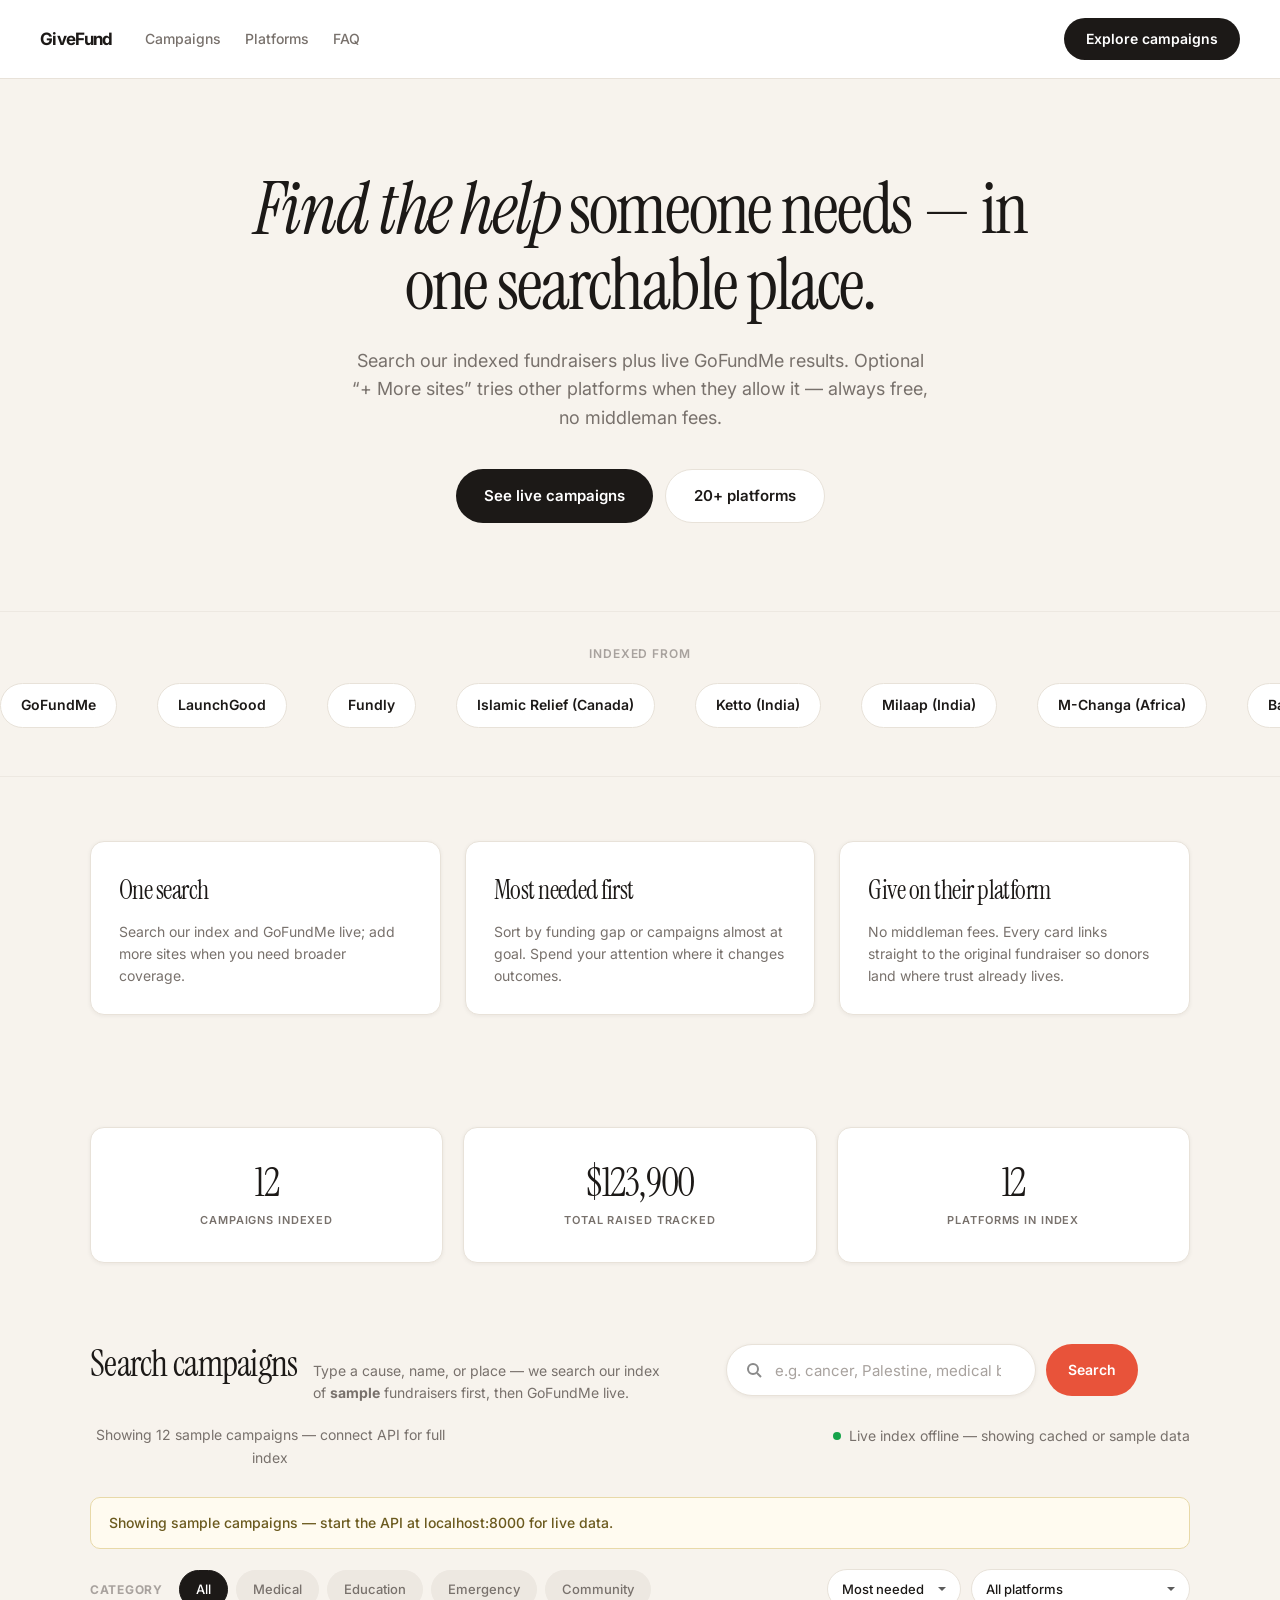
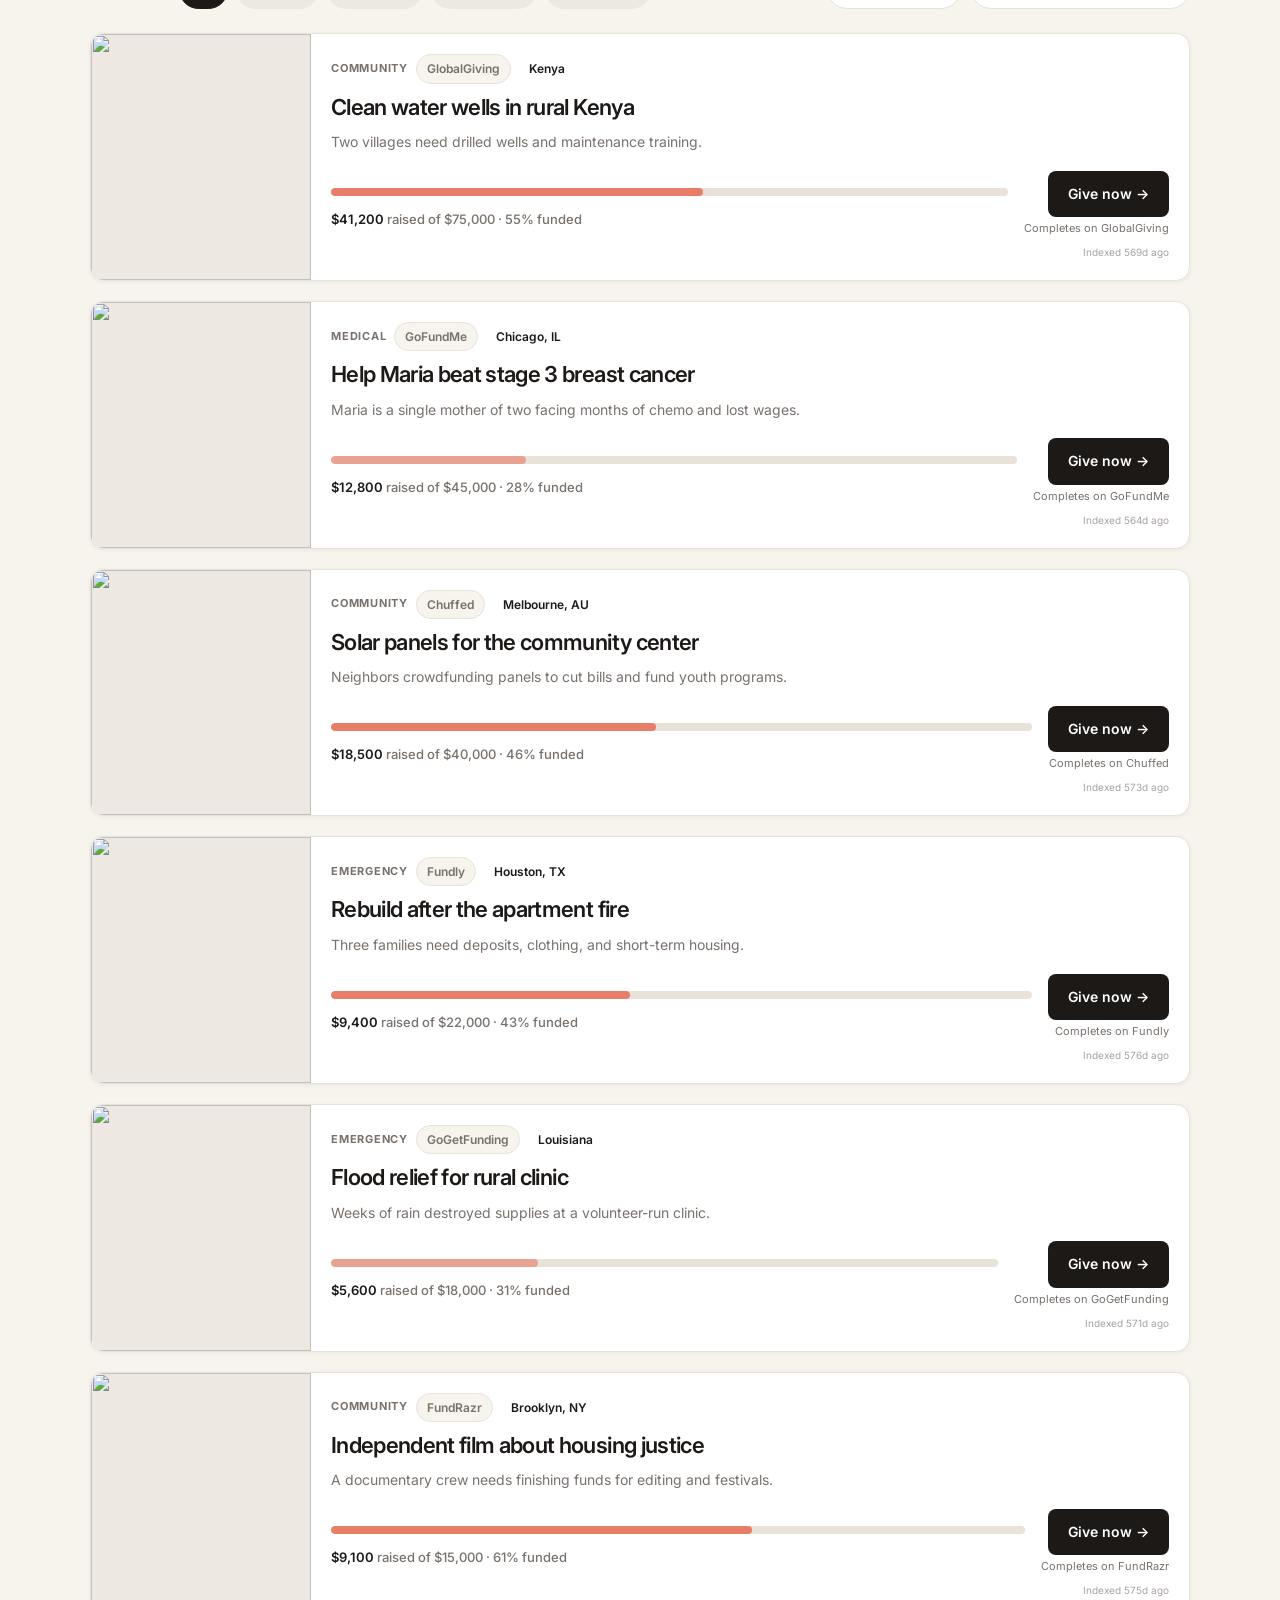
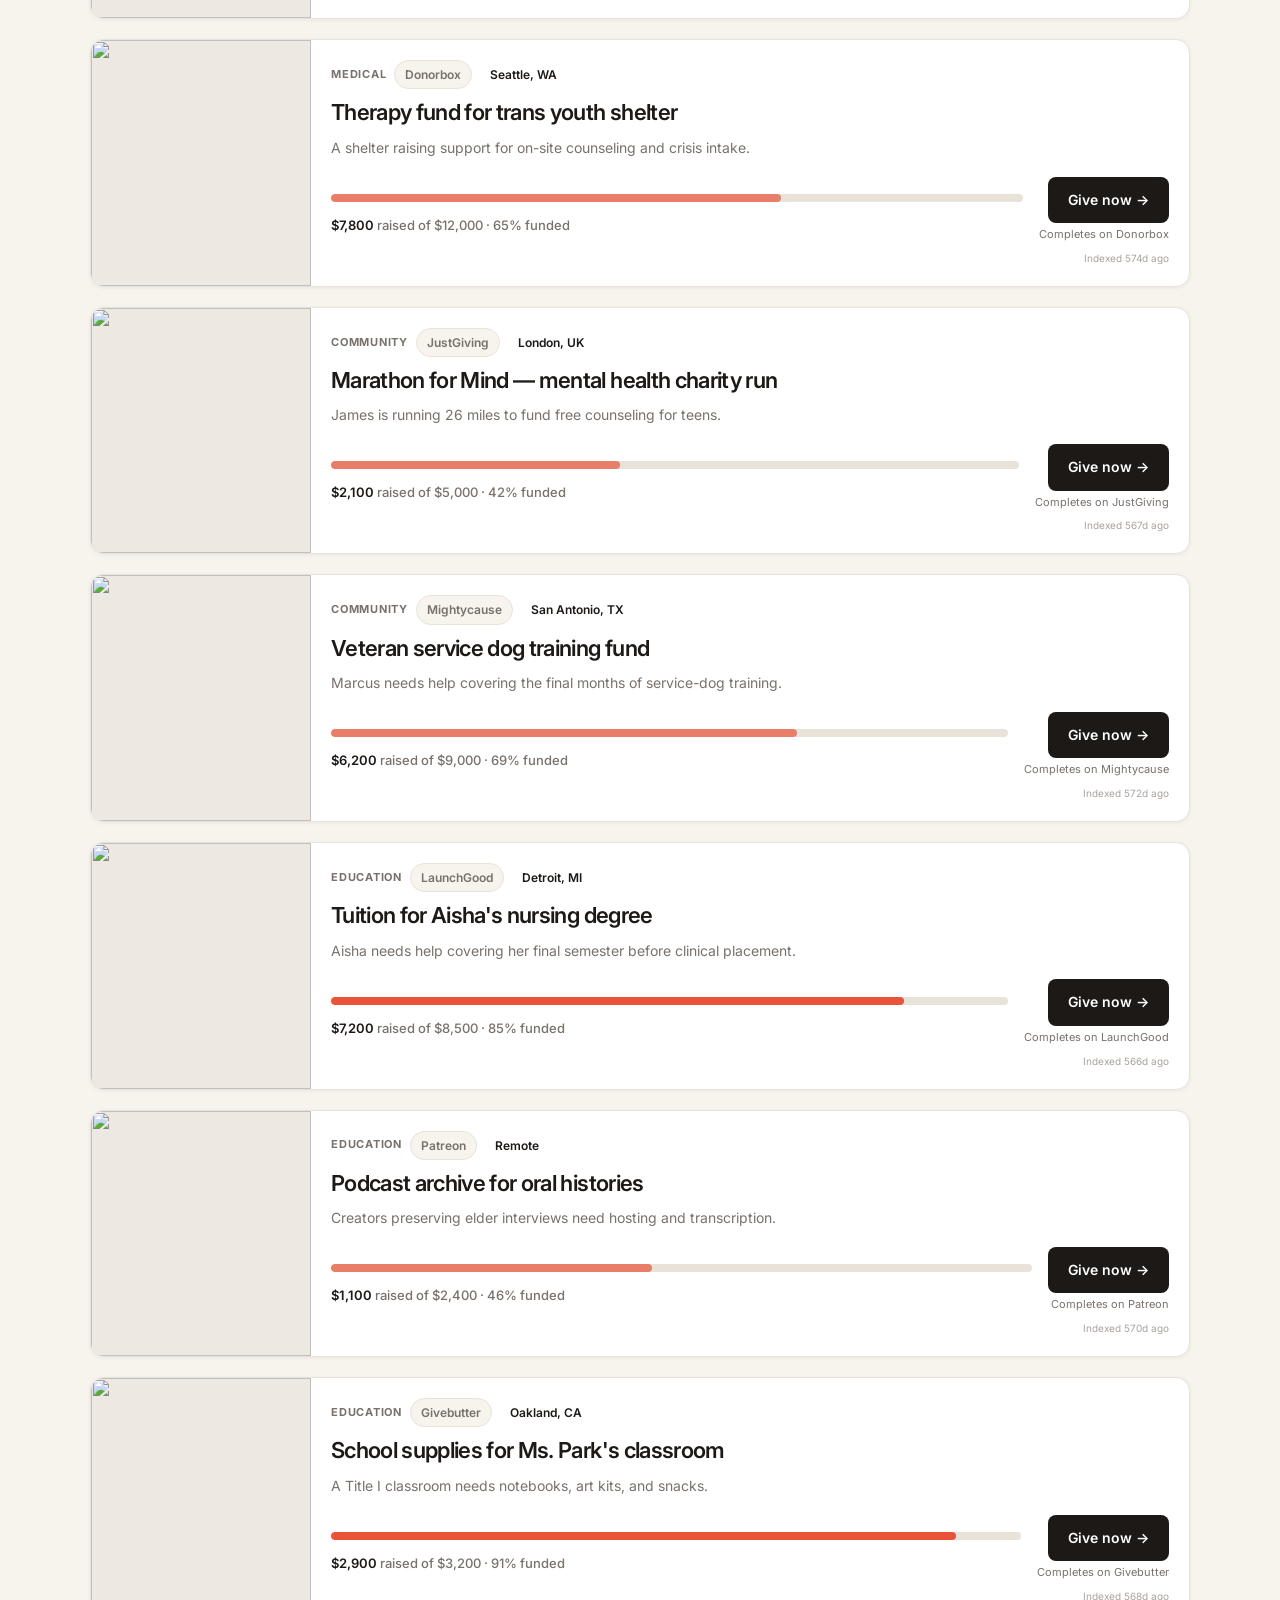
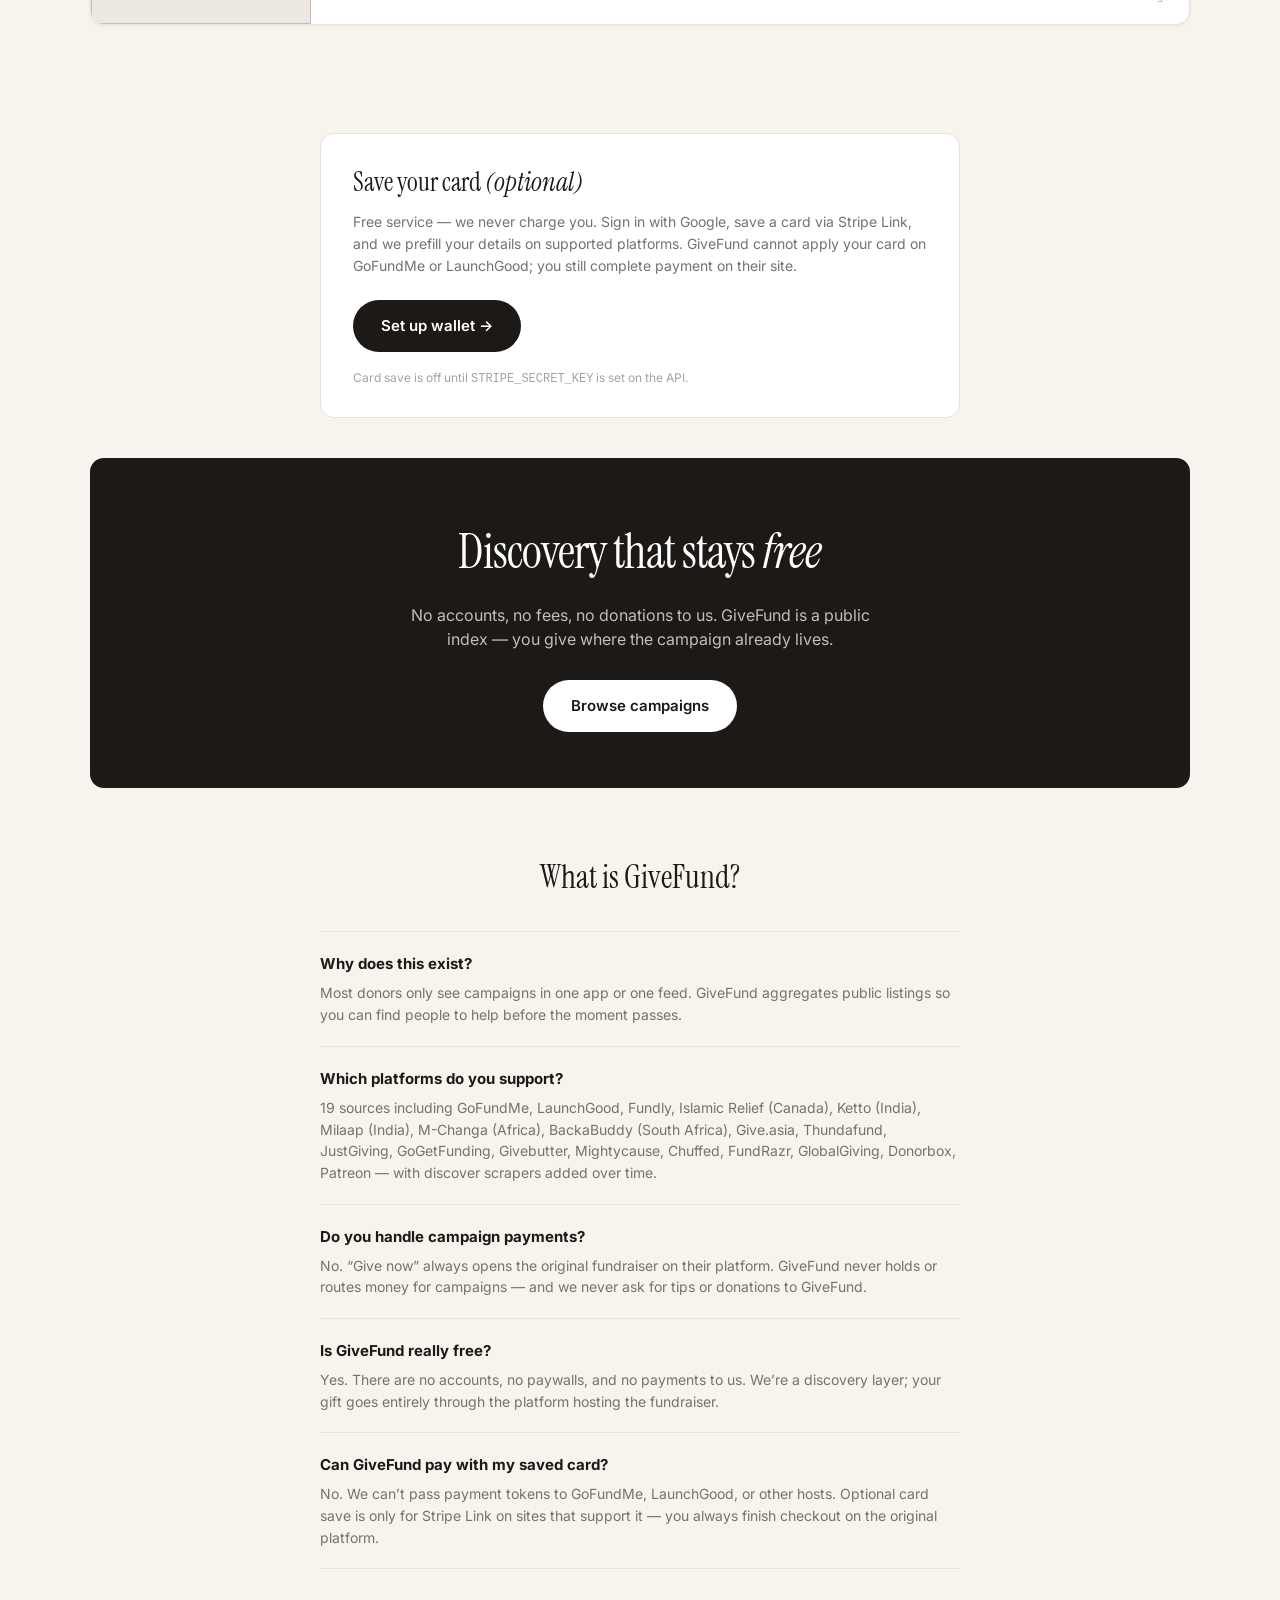
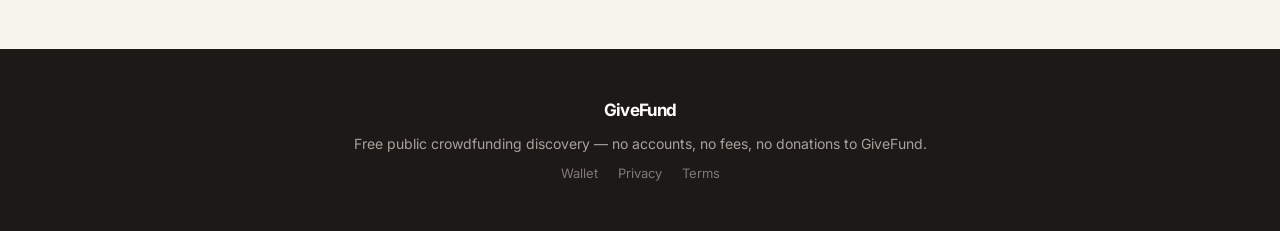
==== commit fe2152f7: "feat: security hardening for public launch - wallet_auth.py: HMAC-SHA256 session tokens (7-day TTL, " ====
--- a/frontend/index.html
+++ b/frontend/index.html
@@ -1138,6 +1138,11 @@
     <footer class="footer">
       <div class="logo">GiveFund</div>
       <p>Free public crowdfunding discovery — no accounts, no fees, no donations to GiveFund.</p>
+      <p style="margin-top:8px;font-size:13px">
+        <a href="wallet.html" style="color:inherit;opacity:.7;text-decoration:none;margin-right:16px">Wallet</a>
+        <a href="privacy.html" style="color:inherit;opacity:.7;text-decoration:none;margin-right:16px">Privacy</a>
+        <a href="terms.html" style="color:inherit;opacity:.7;text-decoration:none">Terms</a>
+      </p>
     </footer>
   </div>
 
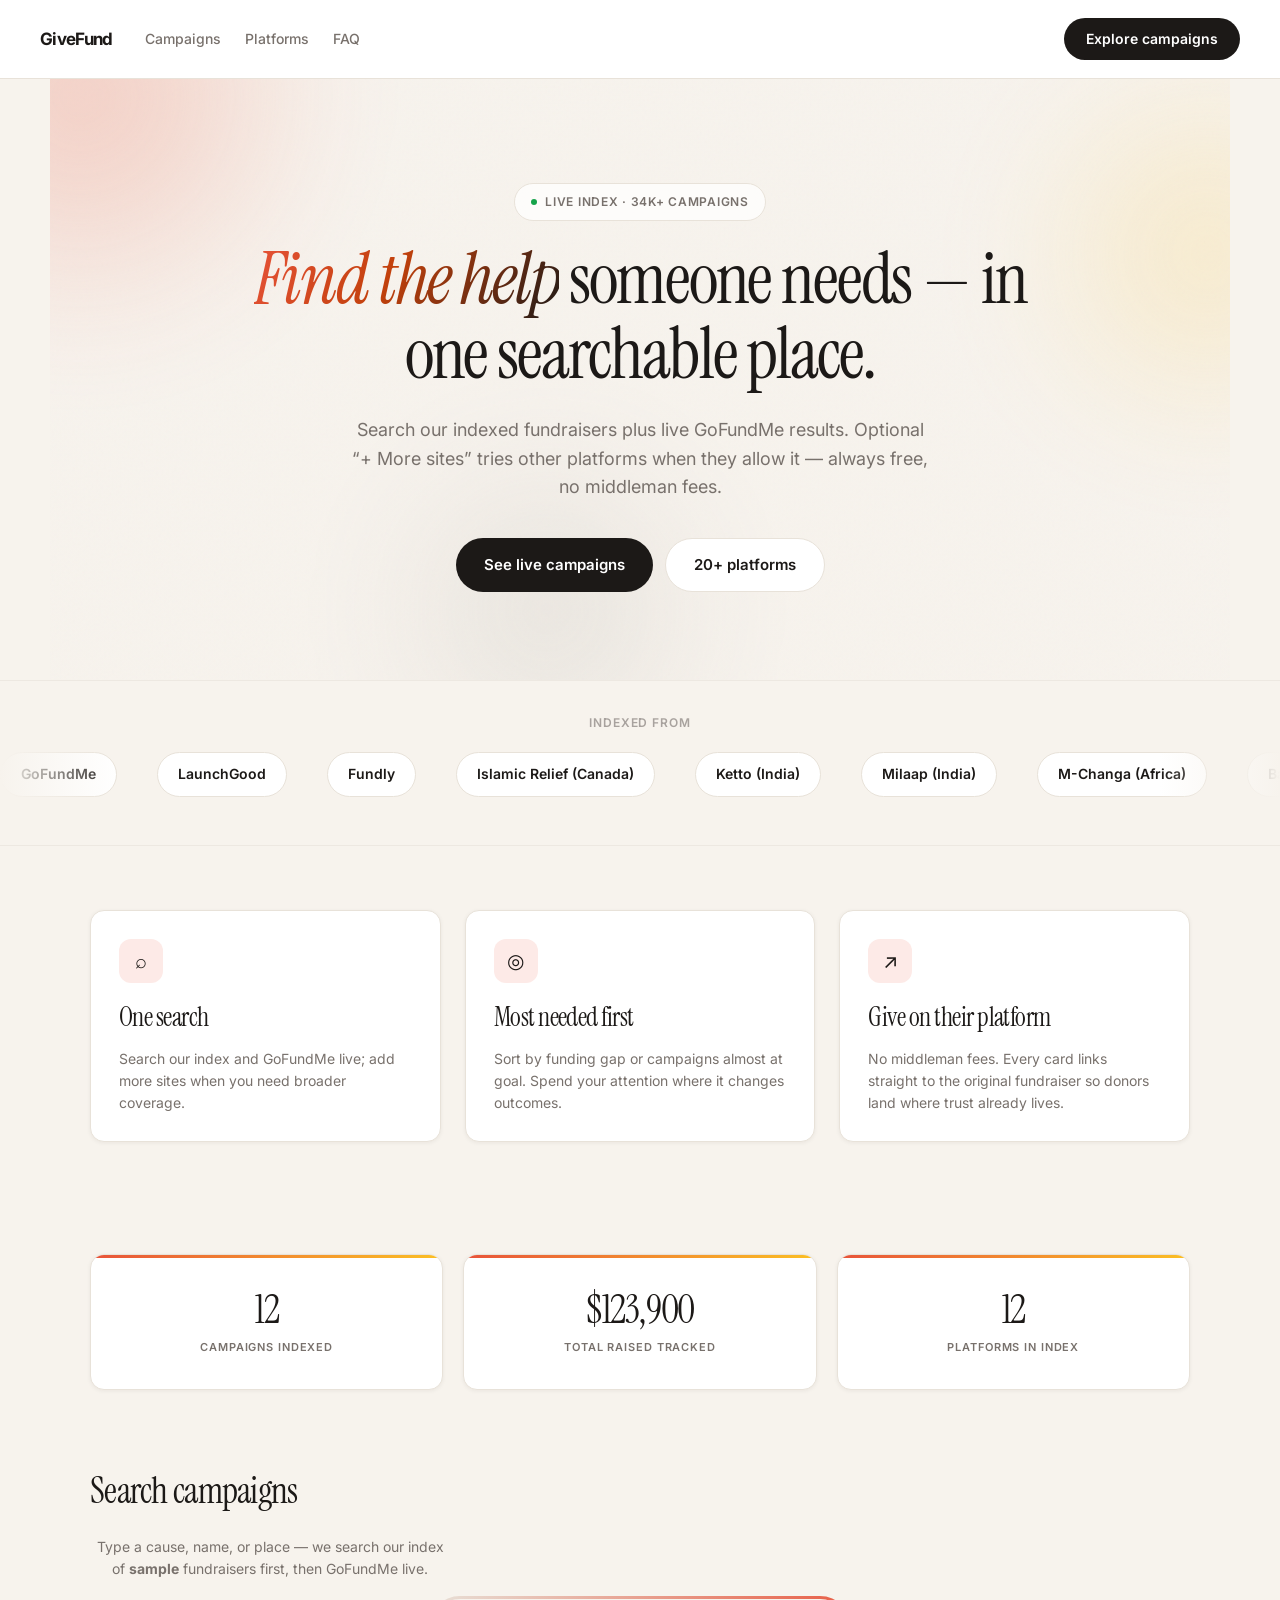
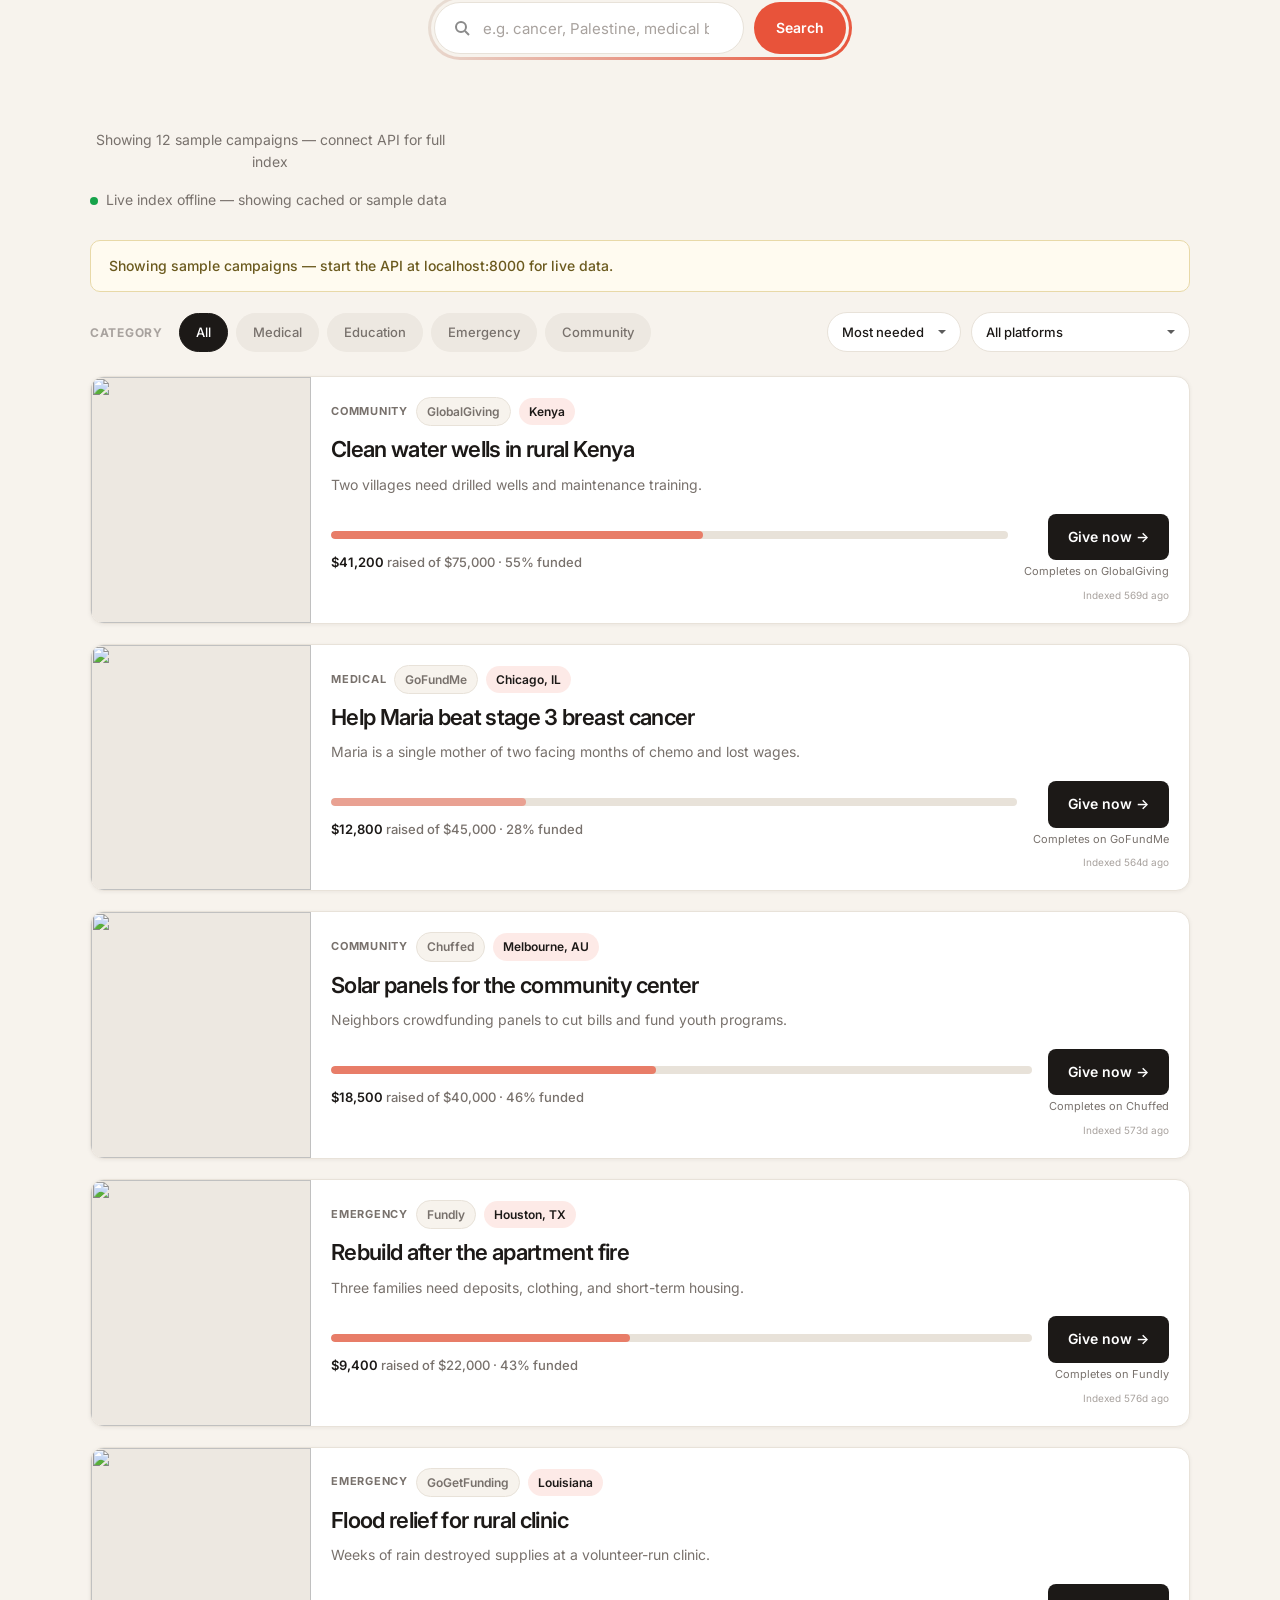
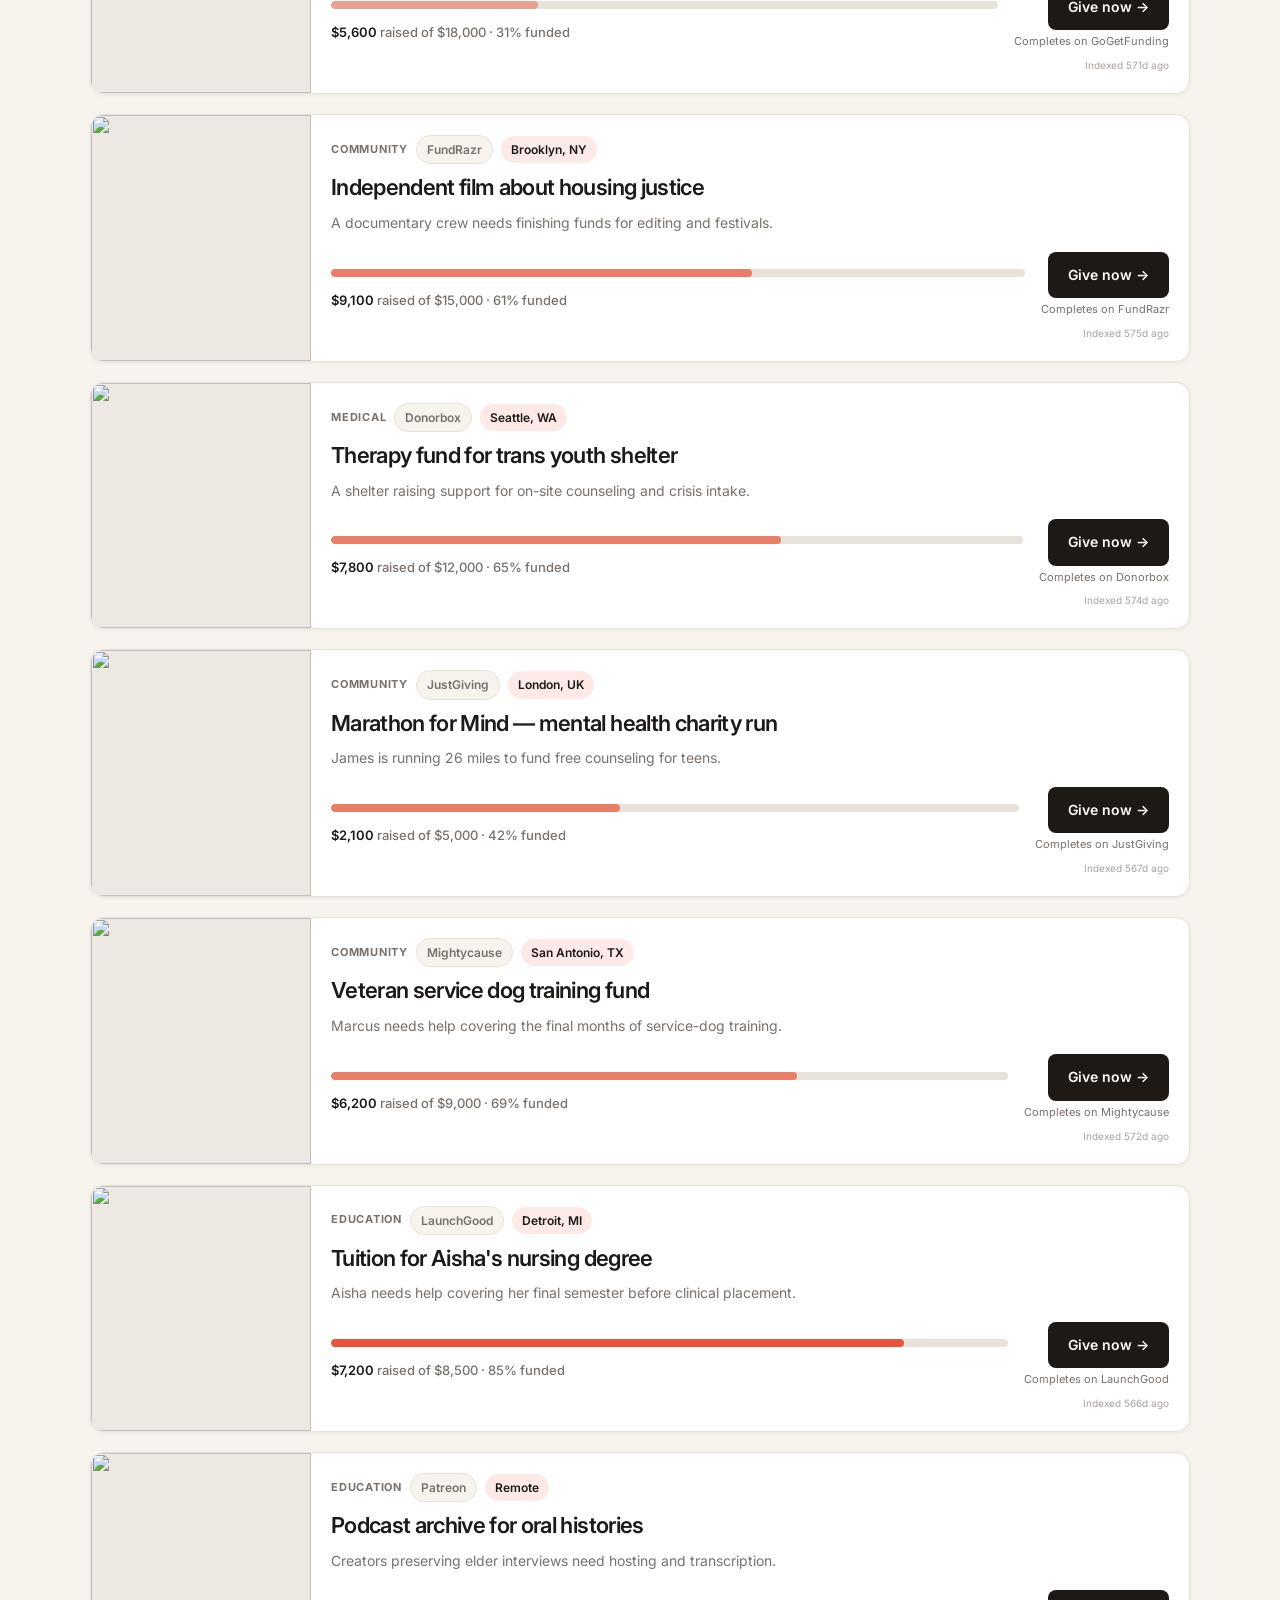
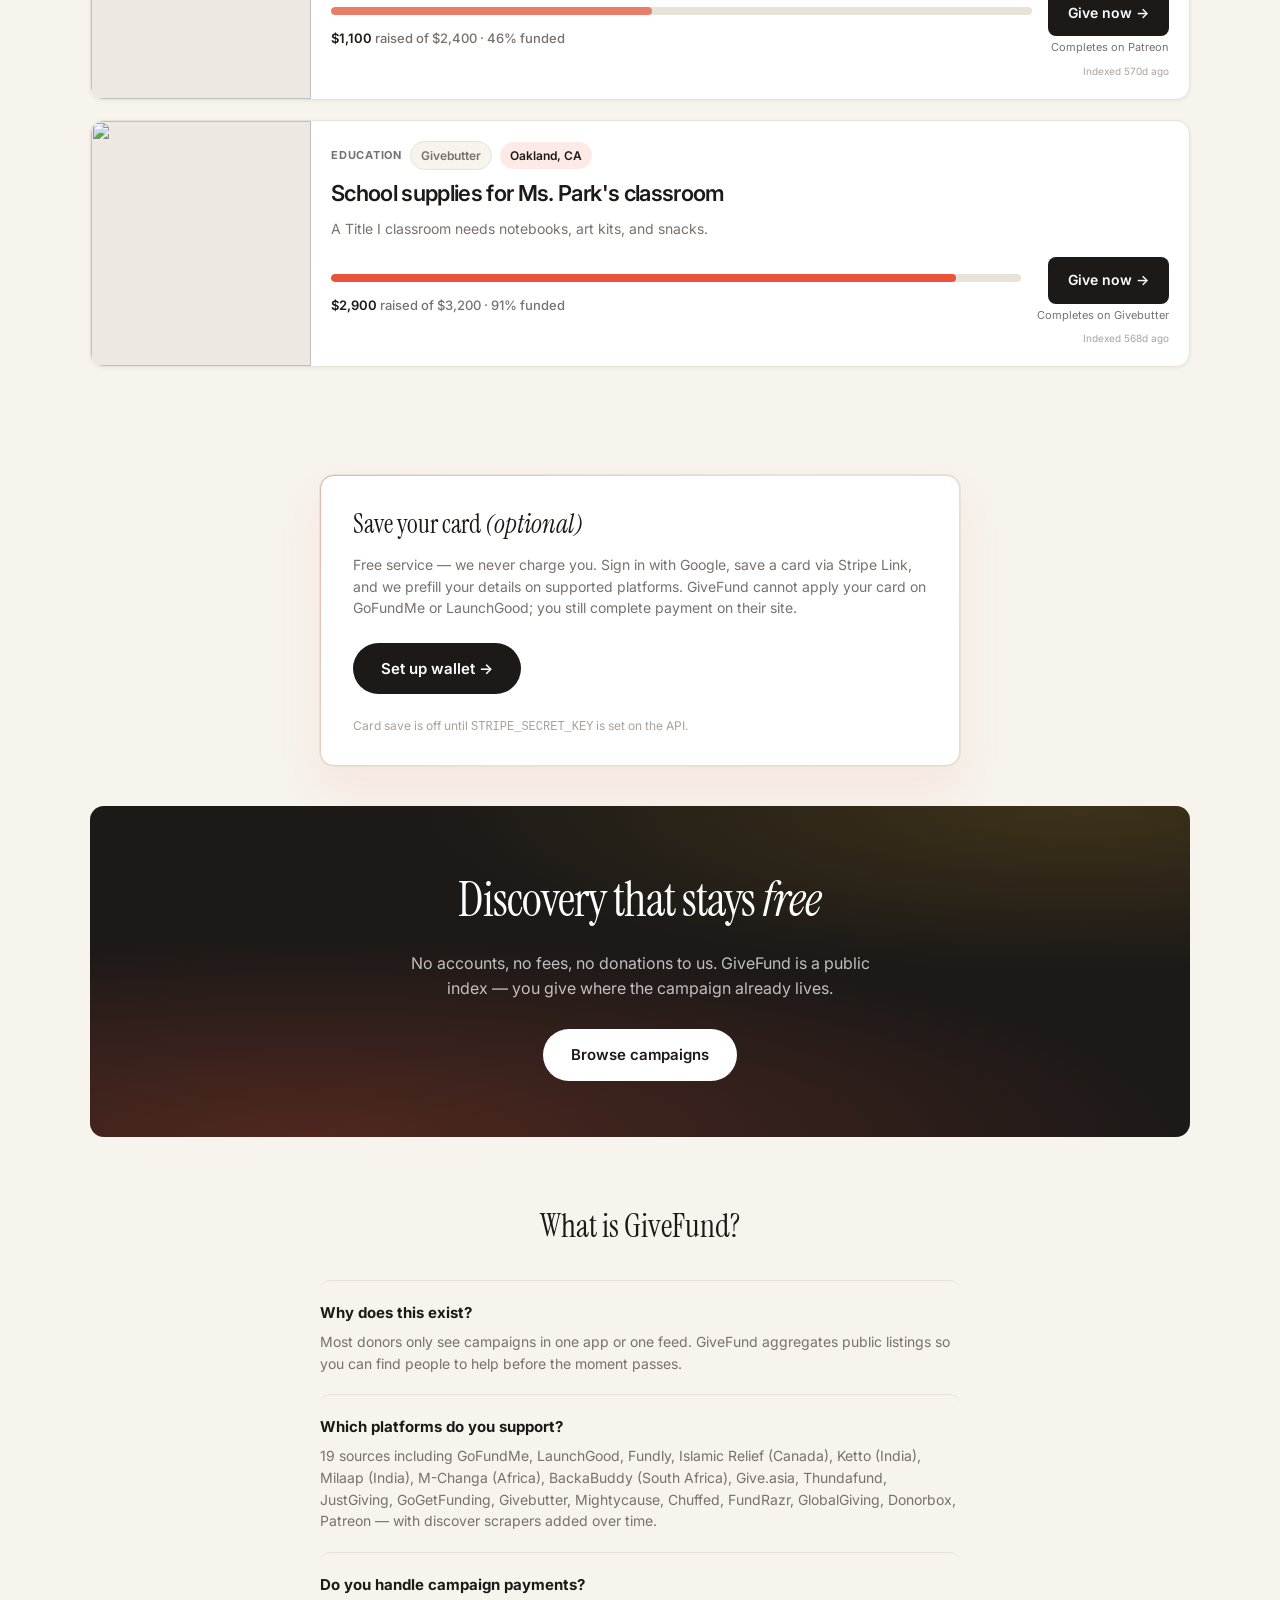
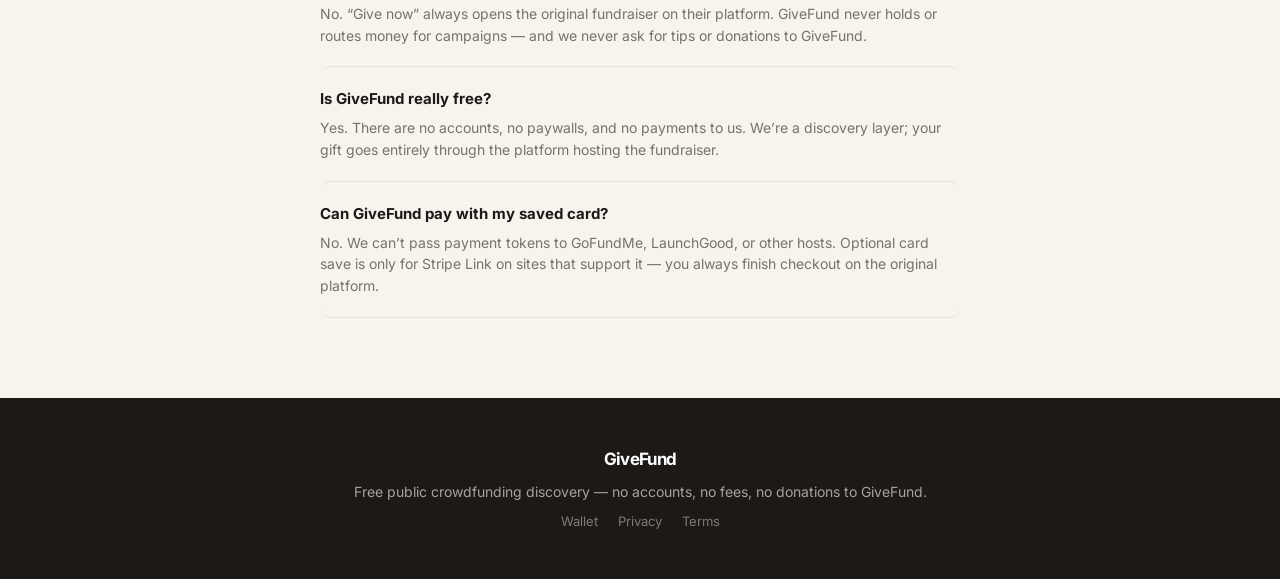
==== commit b86f6a71: "ui: premium motion layer inspired by Godly and React Bits Animated hero aurora, glass nav, scroll re" ====
--- a/frontend/index.html
+++ b/frontend/index.html
@@ -7,6 +7,7 @@
   <link rel="preconnect" href="https://fonts.googleapis.com">
   <link rel="preconnect" href="https://fonts.gstatic.com" crossorigin>
   <link href="https://fonts.googleapis.com/css2?family=Instrument+Serif:ital@0;1&family=Inter:wght@400;500;600;700&display=swap" rel="stylesheet">
+  <link rel="stylesheet" href="css/motion.css">
   <style>
     :root {
       --bg: #F7F3ED;
@@ -18,6 +19,7 @@
       --border-soft: #EDE8E1;
       --accent: #E8533A;
       --accent-hover: #D44530;
+      --accent-soft: rgba(232, 83, 58, 0.12);
       --pill-bg: #EDE8E1;
       --pill-selected: #1C1917;
       --btn-dark: #1C1917;
@@ -985,8 +987,15 @@
     </nav>
 
     <header class="hero">
+      <div class="hero-aurora" aria-hidden="true">
+        <span class="orb orb-a"></span>
+        <span class="orb orb-b"></span>
+        <span class="orb orb-c"></span>
+      </div>
+      <div class="hero-grain" aria-hidden="true"></div>
       <div class="hero-bg" aria-hidden="true"></div>
       <div class="hero-inner">
+        <p class="hero-badge"><span class="hero-badge-dot" aria-hidden="true"></span> Live index · 34k+ campaigns</p>
         <h1><em>Find the help</em> someone needs — in one searchable place.</h1>
         <p class="hero-lead">
           Search our indexed fundraisers plus live GoFundMe results. Optional “+ More sites” tries other platforms when they allow it — always free, no middleman fees.
@@ -998,49 +1007,54 @@
       </div>
     </header>
 
-    <section id="platforms" class="marquee-section" aria-label="Supported platforms">
+    <section id="platforms" class="marquee-section" aria-label="Supported platforms" data-reveal>
       <p class="marquee-label">Indexed from</p>
       <div class="marquee-inner" id="marqueeA"></div>
     </section>
 
     <section class="capabilities" aria-label="Core capabilities">
-      <article class="cap-card">
+      <article class="cap-card" data-reveal data-reveal-delay="1">
+        <span class="cap-icon" aria-hidden="true">⌕</span>
         <h3>One search</h3>
         <p>Search our index and GoFundMe live; add more sites when you need broader coverage.</p>
       </article>
-      <article class="cap-card">
+      <article class="cap-card" data-reveal data-reveal-delay="2">
+        <span class="cap-icon" aria-hidden="true">◎</span>
         <h3>Most needed first</h3>
         <p>Sort by funding gap or campaigns almost at goal. Spend your attention where it changes outcomes.</p>
       </article>
-      <article class="cap-card">
+      <article class="cap-card" data-reveal data-reveal-delay="3">
+        <span class="cap-icon" aria-hidden="true">↗</span>
         <h3>Give on their platform</h3>
         <p>No middleman fees. Every card links straight to the original fundraiser so donors land where trust already lives.</p>
       </article>
     </section>
 
-    <section id="statsBar" class="metrics" aria-live="polite">
-      <div class="metric">
+    <section id="statsBar" class="metrics" aria-live="polite" data-reveal>
+      <div class="metric" data-reveal data-reveal-delay="1" data-metric="" data-display="">
         <span class="metric-value">—</span>
         <span class="metric-label">Campaigns indexed</span>
       </div>
-      <div class="metric">
+      <div class="metric" data-reveal data-reveal-delay="2" data-metric="" data-display="">
         <span class="metric-value">—</span>
         <span class="metric-label">Total raised tracked</span>
       </div>
-      <div class="metric">
+      <div class="metric" data-reveal data-reveal-delay="3">
         <span class="metric-value" id="platformCount">—</span>
         <span class="metric-label">Platforms in index</span>
       </div>
     </section>
 
-    <section id="campaigns" class="feed-section">
+    <section id="campaigns" class="feed-section" data-reveal>
       <div class="feed-header">
         <h2>Search campaigns</h2>
         <p>Type a cause, name, or place — we search our index of <strong id="feedIndexCount">—</strong> fundraisers first, then GoFundMe live.</p>
         <div class="search-panel">
-          <input id="searchInput" class="search-input" type="search" placeholder="e.g. cancer, Palestine, medical bills…" aria-label="Search campaigns" autocomplete="off">
-          <button type="button" class="btn-search" id="searchBtn">Search</button>
-          <button type="button" class="btn-expand-search hidden" id="expandSearchBtn" title="Also query other crowdfunding sites (slower)">+ More sites</button>
+          <div class="search-panel-inner">
+            <input id="searchInput" class="search-input" type="search" placeholder="e.g. cancer, Palestine, medical bills…" aria-label="Search campaigns" autocomplete="off">
+            <button type="button" class="btn-search" id="searchBtn">Search</button>
+            <button type="button" class="btn-expand-search hidden" id="expandSearchBtn" title="Also query other crowdfunding sites (slower)">+ More sites</button>
+          </div>
         </div>
         <p id="searchStatus" aria-live="polite"></p>
         <div id="searchPlatformProgress" class="platform-progress hidden" aria-label="Search progress by platform"></div>
@@ -1092,7 +1106,7 @@
       </div>
     </section>
 
-    <section id="wallet" class="wallet-band" aria-labelledby="walletTitle">
+    <section id="wallet" class="wallet-band" aria-labelledby="walletTitle" data-reveal>
       <h2 id="walletTitle">Save your card <em>(optional)</em></h2>
       <p>
         Free service — we never charge you. Sign in with Google, save a card via Stripe Link, and we prefill your details
@@ -1105,13 +1119,13 @@
       <p id="walletStatus" class="wallet-note hidden" role="status"></p>
     </section>
 
-    <section class="cta-band">
+    <section class="cta-band" data-reveal>
       <h2>Discovery that stays <em>free</em></h2>
       <p>No accounts, no fees, no donations to us. GiveFund is a public index — you give where the campaign already lives.</p>
       <a class="btn-primary" href="#campaigns">Browse campaigns</a>
     </section>
 
-    <section id="faq" class="faq">
+    <section id="faq" class="faq" data-reveal>
       <h2>What is GiveFund?</h2>
       <div class="faq-item">
         <strong>Why does this exist?</strong>
@@ -1147,6 +1161,7 @@
   </div>
 
   <script src="config.js"></script>
+  <script src="js/motion.js" defer></script>
   <script>
     const API_URL = window.GIVEFUND_API_URL || "http://localhost:8000";
 
@@ -1596,7 +1611,7 @@
       const plat = platformLabel(c.platform);
       const donateUrl = buildDonateUrl(c);
       return `
-        <article class="signal-card">
+        <article class="signal-card" data-reveal>
           <div class="signal-media">
             <img src="${escapeHtml(photo)}" alt="" loading="lazy">
           </div>
@@ -1644,20 +1659,35 @@
     }
 
     async function fetchStats() {
+      const metricBlocks = $("#statsBar").querySelectorAll(".metric");
       const metrics = $("#statsBar").querySelectorAll(".metric-value");
       try {
         const res = await fetch(`${API_URL}/stats`);
         if (!res.ok) throw new Error("stats failed");
         const data = await res.json();
         state.stats = data;
-        metrics[0].textContent = data.total_campaigns.toLocaleString();
-        metrics[1].textContent = formatMoney(data.total_raised);
+        const campaignsDisplay = data.total_campaigns.toLocaleString();
+        const raisedDisplay = formatMoney(data.total_raised);
+        metricBlocks[0].dataset.metric = String(data.total_campaigns);
+        metricBlocks[0].dataset.display = campaignsDisplay;
+        metricBlocks[1].dataset.metric = String(Math.round(data.total_raised));
+        metricBlocks[1].dataset.display = raisedDisplay;
+        metrics[0].textContent = campaignsDisplay;
+        metrics[1].textContent = raisedDisplay;
         const inIndex = data.platforms_indexed ?? data.platforms?.length ?? 0;
         const supported = data.platforms_supported ?? state.catalog.length;
-        metrics[2].textContent = `${inIndex} / ${supported}`;
-        $("#platformCount").textContent = `${inIndex} / ${supported}`;
-        $("#feedIndexCount").textContent = data.total_campaigns.toLocaleString();
+        const platDisplay = `${inIndex} / ${supported}`;
+        metrics[2].textContent = platDisplay;
+        $("#platformCount").textContent = platDisplay;
+        $("#feedIndexCount").textContent = campaignsDisplay;
         $("#heroPlatformLink").textContent = `${supported}+ platforms`;
+        const badge = document.querySelector(".hero-badge");
+        if (badge) {
+          badge.innerHTML = `<span class="hero-badge-dot" aria-hidden="true"></span> Live index · ${campaignsDisplay} campaigns`;
+        }
+        if (window.GiveFundMotion?.initMetricCounters) {
+          window.GiveFundMotion.initMetricCounters();
+        }
       } catch {
         const total = MOCK_CAMPAIGNS.reduce((s, c) => s + (c.raised_amount || 0), 0);
         metrics[0].textContent = String(MOCK_CAMPAIGNS.length);
--- a/frontend/css/motion.css
+++ b/frontend/css/motion.css
@@ -0,0 +1,524 @@
+/**
+ * GiveFund motion layer — Godly / React Bits–inspired effects (vanilla CSS).
+ * Respects prefers-reduced-motion.
+ */
+
+:root {
+  --accent-soft: rgba(232, 83, 58, 0.12);
+  --glow: rgba(232, 83, 58, 0.35);
+  --glass: rgba(255, 255, 255, 0.72);
+  --ease-out-expo: cubic-bezier(0.16, 1, 0.3, 1);
+  --ease-spring: cubic-bezier(0.34, 1.56, 0.64, 1);
+}
+
+/* ── Animated mesh hero (Unicorn / Spline vibe) ── */
+.hero {
+  padding: 110px 40px 72px;
+}
+
+.hero-aurora {
+  position: absolute;
+  inset: -20% -10%;
+  z-index: 0;
+  overflow: hidden;
+  pointer-events: none;
+  filter: blur(60px);
+  opacity: 0.85;
+}
+
+.hero-aurora .orb {
+  position: absolute;
+  border-radius: 50%;
+  animation: orb-float 18s var(--ease-out-expo) infinite alternate;
+}
+
+.hero-aurora .orb-a {
+  width: 55vw;
+  max-width: 520px;
+  height: 55vw;
+  max-height: 520px;
+  top: -15%;
+  left: -8%;
+  background: radial-gradient(circle, rgba(232, 83, 58, 0.45) 0%, transparent 70%);
+}
+
+.hero-aurora .orb-b {
+  width: 45vw;
+  max-width: 420px;
+  height: 45vw;
+  max-height: 420px;
+  top: 10%;
+  right: -5%;
+  background: radial-gradient(circle, rgba(251, 191, 36, 0.35) 0%, transparent 70%);
+  animation-delay: -6s;
+  animation-duration: 22s;
+}
+
+.hero-aurora .orb-c {
+  width: 40vw;
+  max-width: 380px;
+  height: 40vw;
+  max-height: 380px;
+  bottom: 0;
+  left: 30%;
+  background: radial-gradient(circle, rgba(120, 113, 108, 0.25) 0%, transparent 70%);
+  animation-delay: -12s;
+  animation-duration: 20s;
+}
+
+@keyframes orb-float {
+  0% { transform: translate(0, 0) scale(1); }
+  100% { transform: translate(4%, 6%) scale(1.08); }
+}
+
+.hero-grain {
+  position: absolute;
+  inset: 0;
+  z-index: 0;
+  opacity: 0.04;
+  pointer-events: none;
+  background-image: url("data:image/svg+xml,%3Csvg viewBox='0 0 256 256' xmlns='http://www.w3.org/2000/svg'%3E%3Cfilter id='n'%3E%3CfeTurbulence type='fractalNoise' baseFrequency='0.9' numOctaves='4' stitchTiles='stitch'/%3E%3C/filter%3E%3Crect width='100%25' height='100%25' filter='url(%23n)'/%3E%3C/svg%3E");
+}
+
+.hero-bg {
+  opacity: 0.35;
+}
+
+.hero h1 em {
+  background: linear-gradient(120deg, var(--accent) 0%, #c2410c 45%, var(--ink) 100%);
+  -webkit-background-clip: text;
+  background-clip: text;
+  color: transparent;
+}
+
+.hero-badge {
+  display: inline-flex;
+  align-items: center;
+  gap: 8px;
+  margin-bottom: 20px;
+  padding: 8px 16px;
+  border-radius: var(--radius-pill);
+  border: 1px solid var(--border);
+  background: var(--glass);
+  backdrop-filter: blur(12px);
+  -webkit-backdrop-filter: blur(12px);
+  font-size: 12px;
+  font-weight: 600;
+  letter-spacing: 0.06em;
+  text-transform: uppercase;
+  color: var(--muted);
+  animation: badge-in 0.8s var(--ease-out-expo) both;
+}
+
+.hero-badge-dot {
+  width: 6px;
+  height: 6px;
+  border-radius: 50%;
+  background: #16a34a;
+  box-shadow: 0 0 0 0 rgba(22, 163, 74, 0.5);
+  animation: pulse-ring 2s ease infinite;
+}
+
+@keyframes badge-in {
+  from { opacity: 0; transform: translateY(8px); }
+  to { opacity: 1; transform: translateY(0); }
+}
+
+@keyframes pulse-ring {
+  0%, 100% { box-shadow: 0 0 0 0 rgba(22, 163, 74, 0.4); }
+  50% { box-shadow: 0 0 0 6px rgba(22, 163, 74, 0); }
+}
+
+/* ── Glass nav (scroll) ── */
+.nav {
+  background: transparent;
+  border-bottom-color: transparent;
+  transition: background 0.35s var(--ease-out-expo), border-color 0.35s, box-shadow 0.35s, padding 0.35s;
+}
+
+.nav.is-scrolled {
+  background: var(--glass);
+  backdrop-filter: blur(16px) saturate(1.2);
+  -webkit-backdrop-filter: blur(16px) saturate(1.2);
+  border-bottom-color: var(--border);
+  box-shadow: 0 4px 24px rgba(28, 25, 23, 0.06);
+}
+
+.logo {
+  position: relative;
+}
+
+.logo::after {
+  content: "";
+  position: absolute;
+  left: 0;
+  bottom: -2px;
+  width: 100%;
+  height: 2px;
+  background: linear-gradient(90deg, var(--accent), transparent);
+  transform: scaleX(0);
+  transform-origin: left;
+  transition: transform 0.4s var(--ease-out-expo);
+}
+
+.nav.is-scrolled .logo:hover::after,
+.logo:hover::after {
+  transform: scaleX(1);
+}
+
+/* ── Buttons: Skiper / React Bits hover lift ── */
+.btn-primary,
+.btn-search,
+.nav-cta {
+  position: relative;
+  overflow: hidden;
+  transition: transform 0.25s var(--ease-spring), box-shadow 0.25s, background 0.2s;
+}
+
+.btn-primary::before,
+.btn-search::before {
+  content: "";
+  position: absolute;
+  inset: 0;
+  background: linear-gradient(105deg, transparent 40%, rgba(255, 255, 255, 0.25) 50%, transparent 60%);
+  transform: translateX(-120%);
+  transition: transform 0.6s var(--ease-out-expo);
+}
+
+.btn-primary:hover::before,
+.btn-search:hover::before {
+  transform: translateX(120%);
+}
+
+.btn-primary:hover,
+.btn-search:hover,
+.nav-cta:hover {
+  transform: translateY(-2px);
+  box-shadow: 0 12px 32px var(--glow);
+}
+
+.btn-ghost {
+  transition: transform 0.25s var(--ease-spring), border-color 0.2s, box-shadow 0.25s;
+}
+
+.btn-ghost:hover {
+  transform: translateY(-2px);
+  box-shadow: var(--shadow-md);
+}
+
+/* ── Feed header: centered search block ── */
+.feed-header {
+  flex-direction: column;
+  align-items: center;
+  text-align: center;
+  width: 100%;
+}
+
+.feed-header h2 {
+  font-size: clamp(28px, 4vw, 40px);
+}
+
+.feed-header > p {
+  max-width: 520px;
+}
+
+/* ── Search: animated gradient border ── */
+.search-panel {
+  position: relative;
+  padding: 3px;
+  border-radius: calc(var(--radius-pill) + 4px);
+  background: linear-gradient(
+    120deg,
+    var(--border),
+    var(--accent),
+    #fbbf24,
+    var(--border)
+  );
+  background-size: 300% 300%;
+  animation: border-flow 8s ease infinite;
+  max-width: 680px;
+}
+
+@keyframes border-flow {
+  0%, 100% { background-position: 0% 50%; }
+  50% { background-position: 100% 50%; }
+}
+
+.search-panel-inner {
+  display: flex;
+  gap: 10px;
+  align-items: stretch;
+  width: 100%;
+  padding: 3px;
+  border-radius: var(--radius-pill);
+  background: var(--bg);
+}
+
+.search-panel .search-input,
+.search-panel .btn-search,
+.search-panel .btn-expand-search {
+  border-radius: var(--radius-pill);
+}
+
+.search-panel .search-input {
+  box-shadow: none;
+  border: 1px solid var(--border);
+}
+
+/* ── Scroll reveal ── */
+[data-reveal] {
+  opacity: 0;
+  transform: translateY(28px);
+  transition:
+    opacity 0.7s var(--ease-out-expo),
+    transform 0.7s var(--ease-out-expo);
+}
+
+[data-reveal].is-visible {
+  opacity: 1;
+  transform: translateY(0);
+}
+
+[data-reveal-delay="1"] { transition-delay: 0.08s; }
+[data-reveal-delay="2"] { transition-delay: 0.16s; }
+[data-reveal-delay="3"] { transition-delay: 0.24s; }
+
+/* ── Metric counters ── */
+.metric {
+  position: relative;
+  overflow: hidden;
+  transition: transform 0.35s var(--ease-spring), box-shadow 0.35s;
+}
+
+.metric::before {
+  content: "";
+  position: absolute;
+  top: 0;
+  left: 0;
+  right: 0;
+  height: 3px;
+  background: linear-gradient(90deg, var(--accent), #fbbf24);
+  transform: scaleX(0);
+  transform-origin: left;
+  transition: transform 0.6s var(--ease-out-expo);
+}
+
+.metric.is-visible::before {
+  transform: scaleX(1);
+}
+
+.metric:hover {
+  transform: translateY(-4px);
+  box-shadow: var(--shadow-md);
+}
+
+.metric-value.counting {
+  font-variant-numeric: tabular-nums;
+}
+
+/* ── Capability cards: tilt hover ── */
+.cap-card {
+  transition: transform 0.4s var(--ease-out-expo), box-shadow 0.4s;
+  transform-style: preserve-3d;
+}
+
+.cap-card:hover {
+  transform: translateY(-6px) rotateX(2deg);
+  box-shadow: 0 20px 40px rgba(28, 25, 23, 0.1);
+}
+
+.cap-card .cap-icon {
+  display: inline-flex;
+  width: 44px;
+  height: 44px;
+  align-items: center;
+  justify-content: center;
+  border-radius: 12px;
+  background: var(--accent-soft);
+  font-size: 20px;
+  margin-bottom: 14px;
+}
+
+/* ── Campaign cards: image zoom + gradient edge ── */
+.signal-card {
+  position: relative;
+  border: 1px solid var(--border);
+}
+
+.signal-card::after {
+  content: "";
+  position: absolute;
+  inset: 0;
+  border-radius: inherit;
+  padding: 1px;
+  background: linear-gradient(135deg, transparent, rgba(232, 83, 58, 0.4), transparent);
+  -webkit-mask: linear-gradient(#fff 0 0) content-box, linear-gradient(#fff 0 0);
+  mask: linear-gradient(#fff 0 0) content-box, linear-gradient(#fff 0 0);
+  -webkit-mask-composite: xor;
+  mask-composite: exclude;
+  opacity: 0;
+  transition: opacity 0.35s;
+  pointer-events: none;
+}
+
+.signal-card:hover::after {
+  opacity: 1;
+}
+
+.signal-media img {
+  transition: transform 0.6s var(--ease-out-expo);
+}
+
+.signal-card:hover .signal-media img {
+  transform: scale(1.06);
+}
+
+.signal-media {
+  overflow: hidden;
+}
+
+/* Stagger children in feed */
+.feed .signal-card[data-reveal] {
+  transition-delay: calc(var(--stagger, 0) * 0.06s);
+}
+
+/* ── Marquee fade masks (Godly-style) ── */
+.marquee-section {
+  position: relative;
+}
+
+.marquee-section::before,
+.marquee-section::after {
+  content: "";
+  position: absolute;
+  top: 0;
+  bottom: 0;
+  width: 120px;
+  z-index: 2;
+  pointer-events: none;
+}
+
+.marquee-section::before {
+  left: 0;
+  background: linear-gradient(90deg, var(--bg) 0%, transparent 100%);
+}
+
+.marquee-section::after {
+  right: 0;
+  background: linear-gradient(270deg, var(--bg) 0%, transparent 100%);
+}
+
+/* ── Wallet band glow ── */
+.wallet-band {
+  position: relative;
+  background: linear-gradient(135deg, var(--surface) 0%, #fff9f7 100%);
+  box-shadow: 0 0 0 1px var(--border), 0 24px 48px rgba(232, 83, 58, 0.08);
+}
+
+.wallet-band::before {
+  content: "";
+  position: absolute;
+  inset: -1px;
+  border-radius: inherit;
+  padding: 1px;
+  background: linear-gradient(135deg, rgba(232, 83, 58, 0.3), transparent 50%, rgba(251, 191, 36, 0.2));
+  -webkit-mask: linear-gradient(#fff 0 0) content-box, linear-gradient(#fff 0 0);
+  mask: linear-gradient(#fff 0 0) content-box, linear-gradient(#fff 0 0);
+  -webkit-mask-composite: xor;
+  mask-composite: exclude;
+  pointer-events: none;
+}
+
+/* ── CTA band mesh ── */
+.cta-band {
+  position: relative;
+  overflow: hidden;
+}
+
+.cta-band::before {
+  content: "";
+  position: absolute;
+  inset: 0;
+  background:
+    radial-gradient(ellipse 80% 60% at 20% 100%, rgba(232, 83, 58, 0.25), transparent),
+    radial-gradient(ellipse 60% 50% at 90% 0%, rgba(251, 191, 36, 0.15), transparent);
+  pointer-events: none;
+}
+
+.cta-band h2,
+.cta-band p,
+.cta-band .btn-primary {
+  position: relative;
+  z-index: 1;
+}
+
+/* ── FAQ accordion feel ── */
+.faq-item {
+  transition: background 0.2s;
+  border-radius: var(--radius);
+  padding-left: 12px;
+  padding-right: 12px;
+}
+
+.faq-item:hover {
+  background: rgba(255, 255, 255, 0.6);
+}
+
+/* ── Skeleton: React Bits shimmer ── */
+@keyframes shimmer-slide {
+  0% { background-position: 200% 0; }
+  100% { background-position: -200% 0; }
+}
+
+.skeleton-media,
+.skeleton-line {
+  background: linear-gradient(
+    90deg,
+    var(--border-soft) 0%,
+    #fff 50%,
+    var(--border-soft) 100%
+  );
+  background-size: 200% 100%;
+  animation: shimmer-slide 1.8s ease-in-out infinite;
+}
+
+/* ── Footer links ── */
+.footer a {
+  transition: opacity 0.2s, color 0.2s;
+}
+
+.footer a:hover {
+  opacity: 1 !important;
+  color: #fff !important;
+}
+
+/* ── Reduced motion ── */
+@media (prefers-reduced-motion: reduce) {
+  .hero-aurora .orb,
+  .search-panel,
+  .hero-badge,
+  .hero-badge-dot,
+  .live-dot,
+  .marquee-track {
+    animation: none !important;
+  }
+
+  [data-reveal] {
+    opacity: 1;
+    transform: none;
+    transition: none;
+  }
+
+  .btn-primary:hover,
+  .btn-search:hover,
+  .btn-ghost:hover,
+  .metric:hover,
+  .cap-card:hover,
+  .signal-card:hover {
+    transform: none;
+  }
+
+  .signal-card:hover .signal-media img {
+    transform: none;
+  }
+}
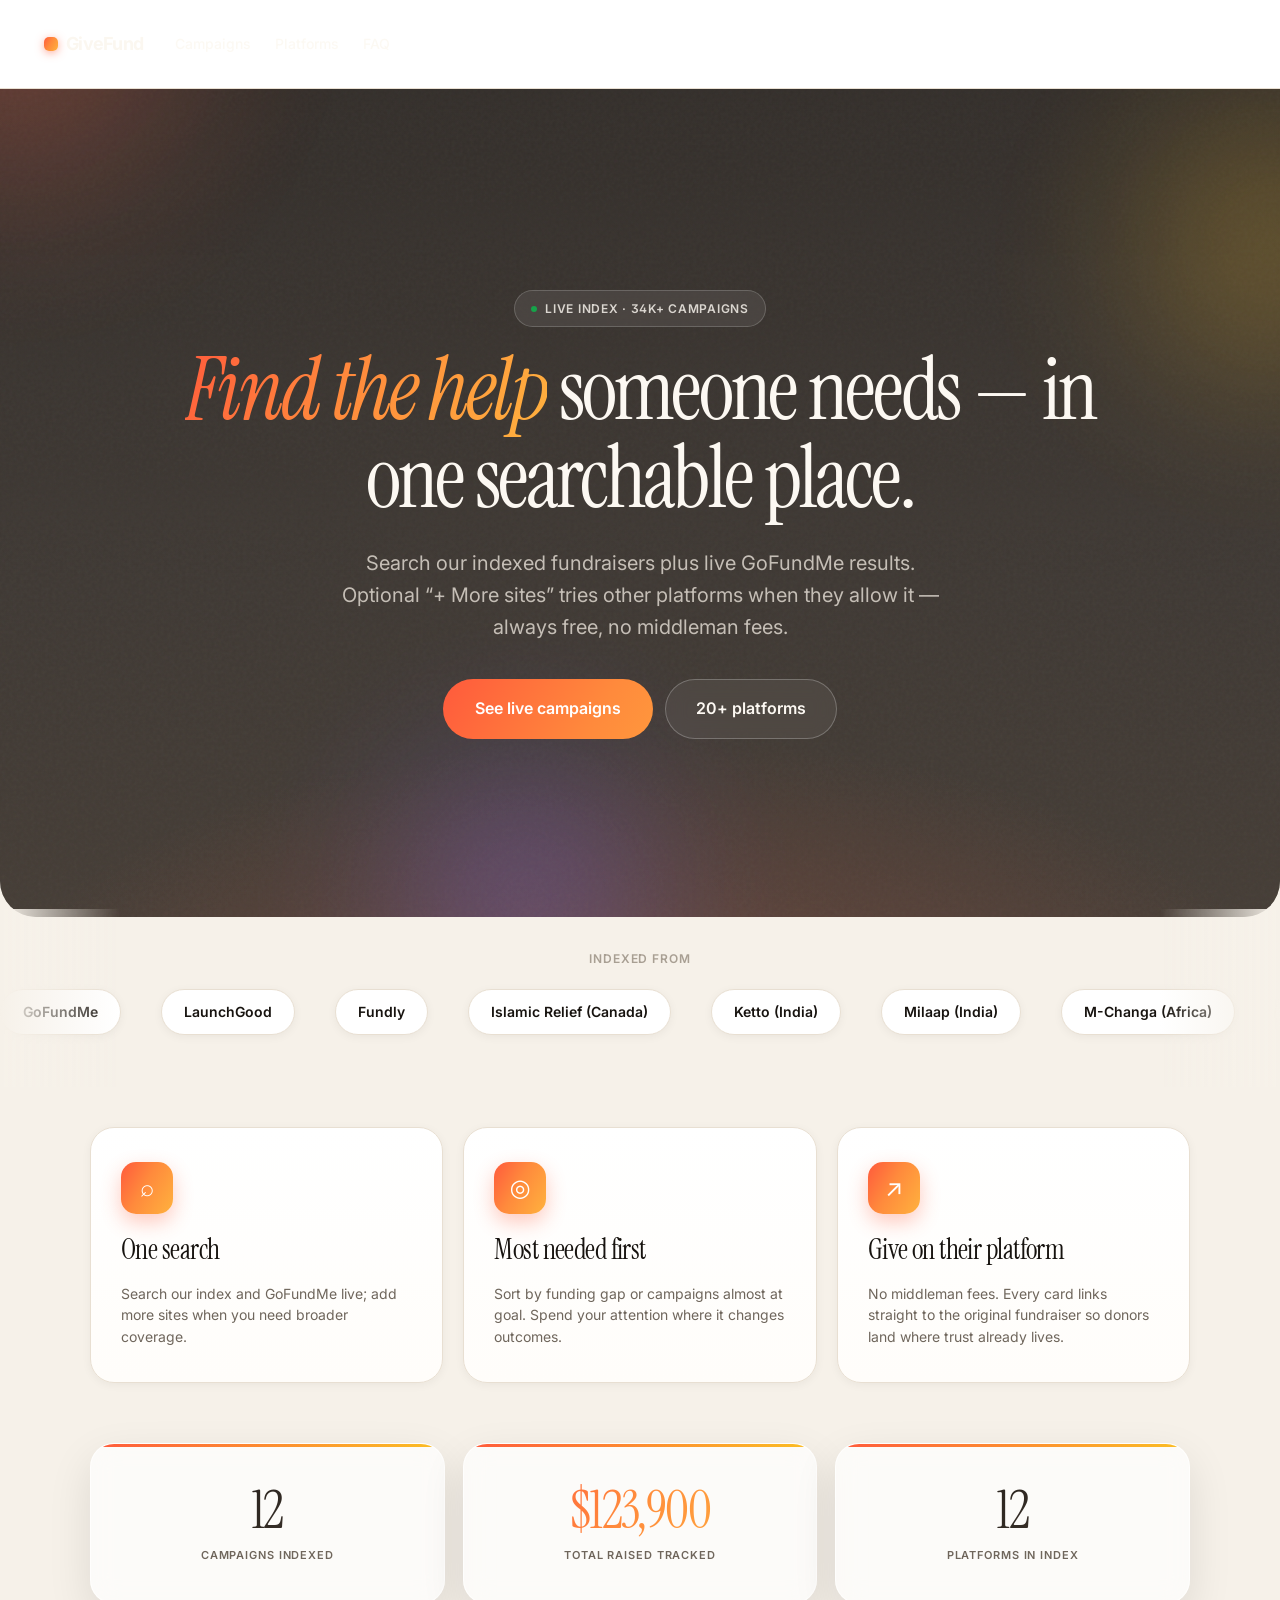
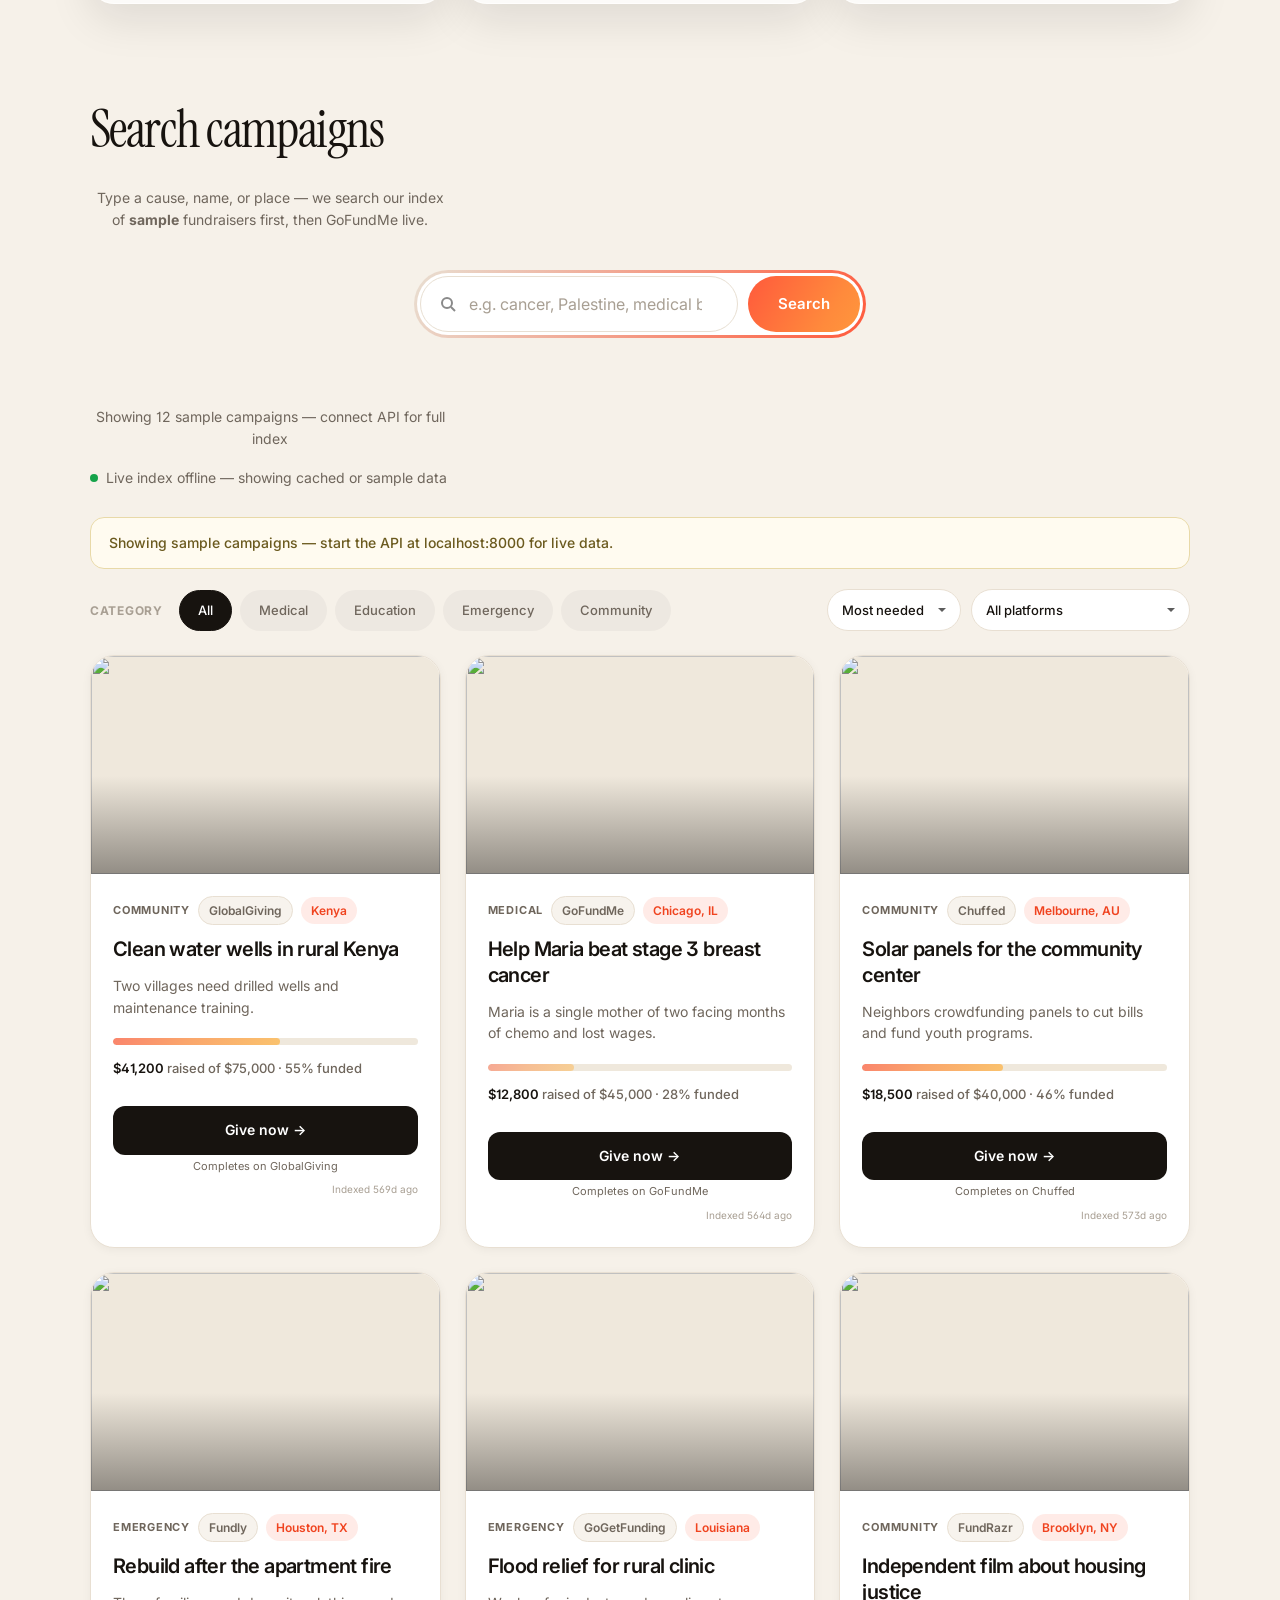
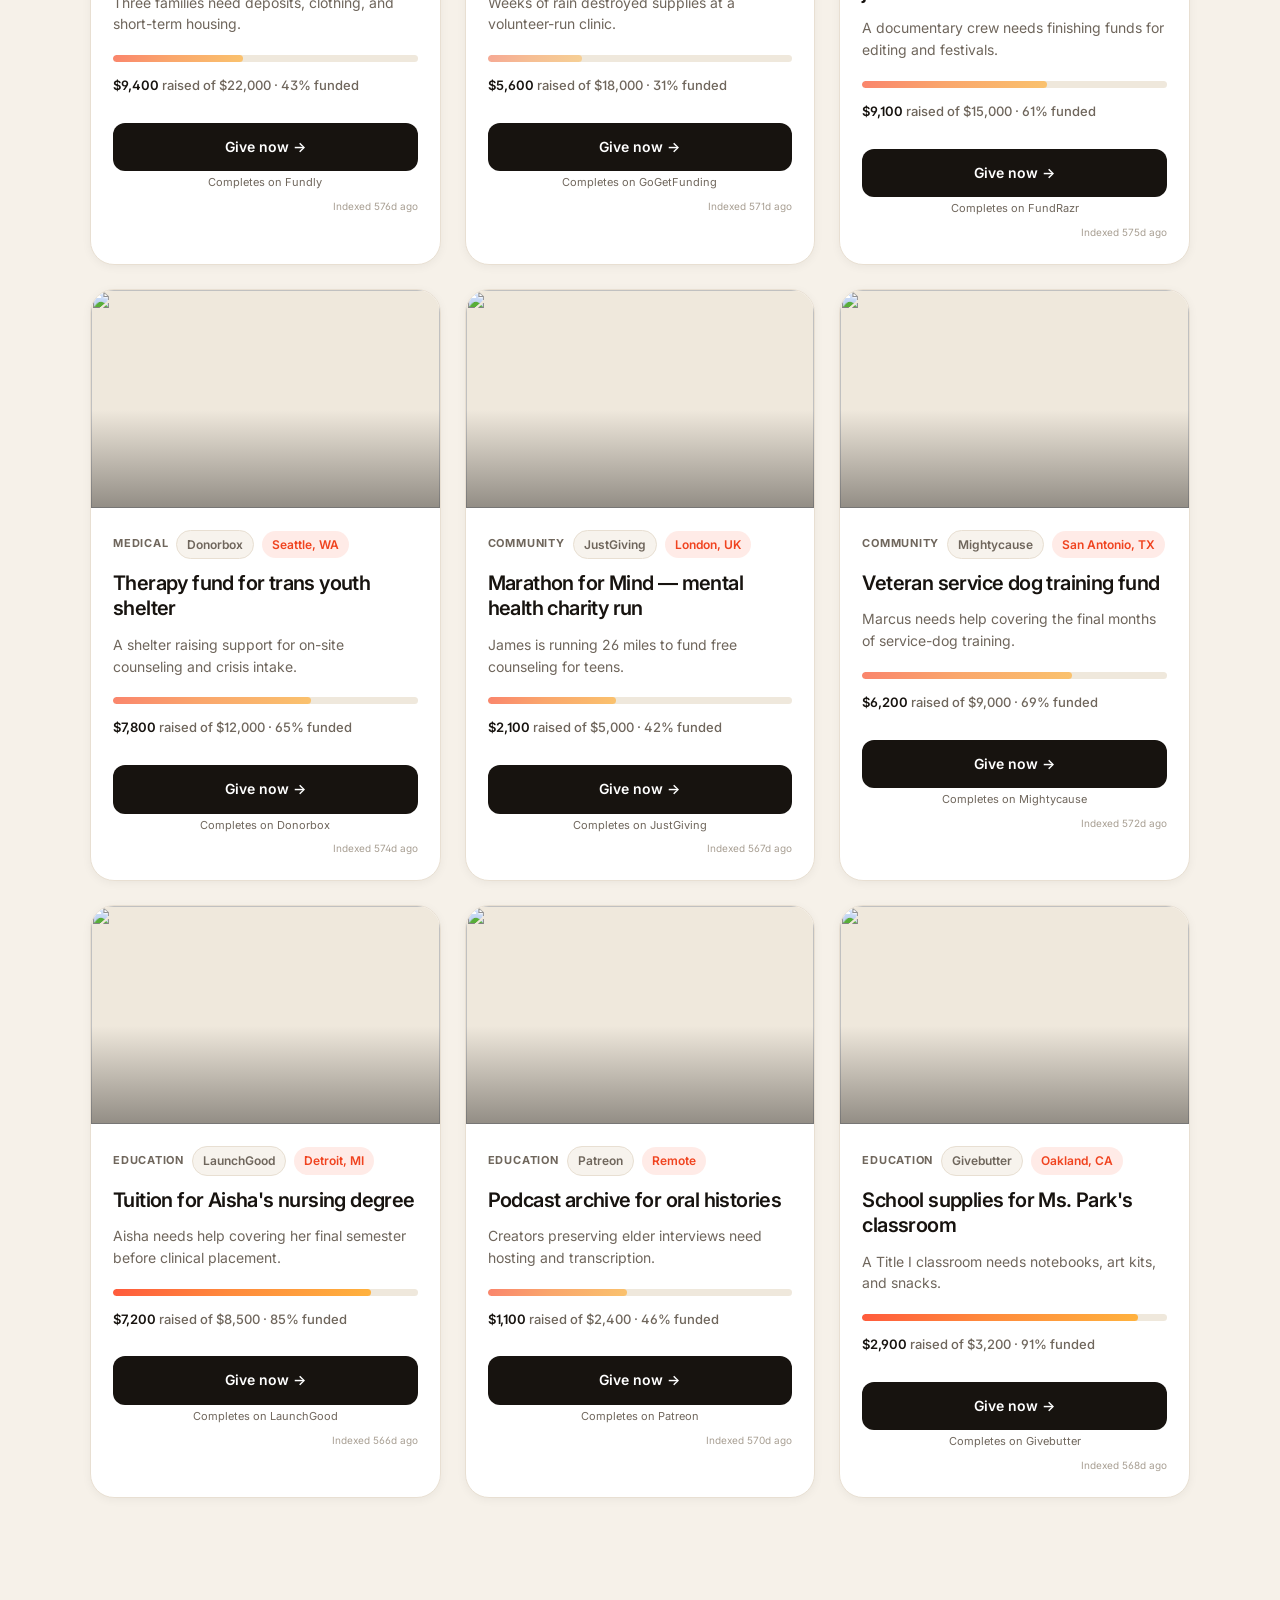
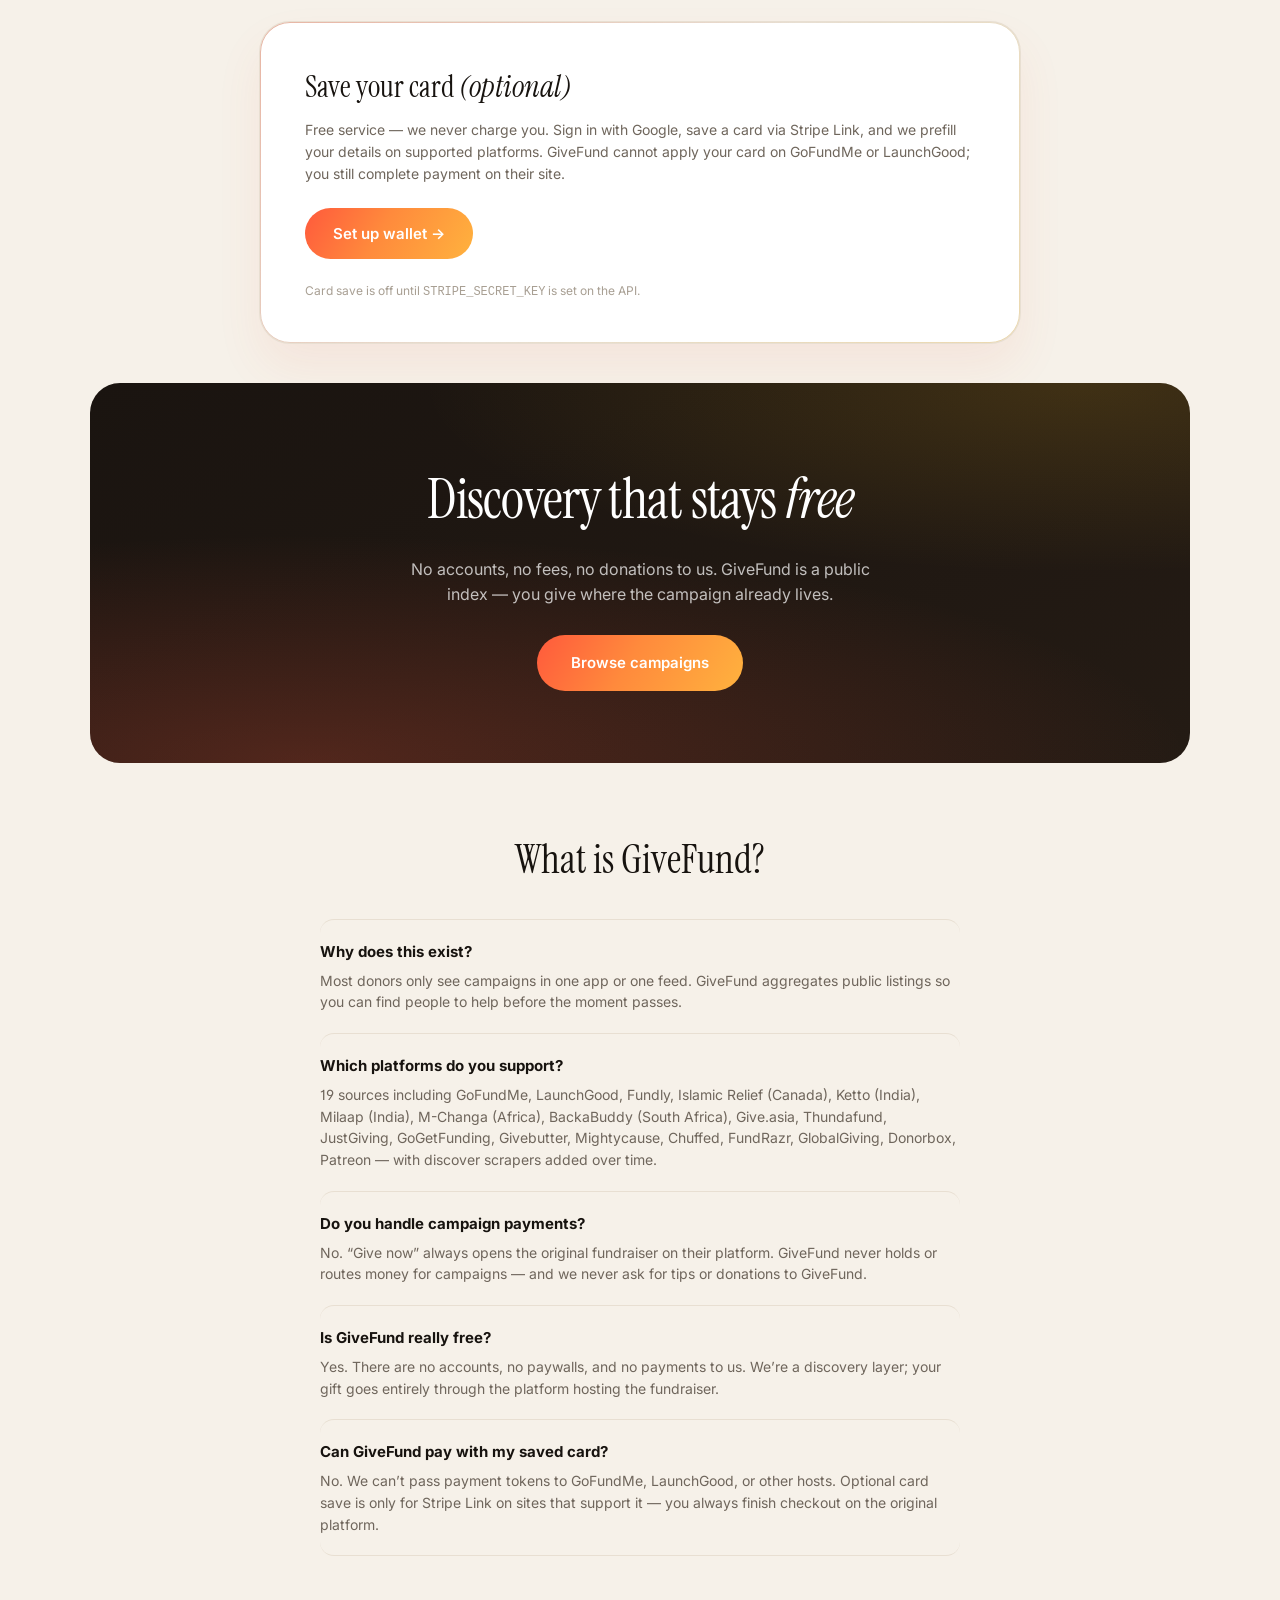
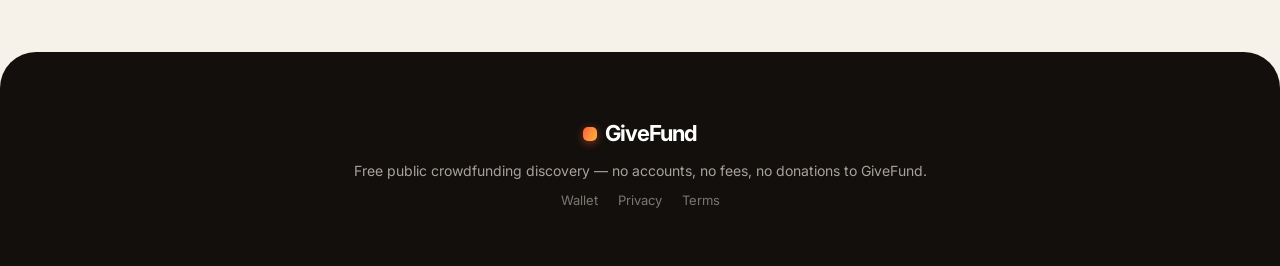
==== commit 551178f8: "ui: full redesign — cinematic dark hero, gradient identity, bento + card grid Adds redesign.css over" ====
--- a/frontend/index.html
+++ b/frontend/index.html
@@ -971,6 +971,7 @@
       .select-wrap select { width: 100%; }
     }
   </style>
+  <link rel="stylesheet" href="css/redesign.css">
 </head>
 <body>
   <div class="shell">
--- a/frontend/css/redesign.css
+++ b/frontend/css/redesign.css
@@ -0,0 +1,417 @@
+/**
+ * GiveFund REDESIGN layer — loads after inline styles to override.
+ * Direction: cinematic dark hero → bright glassy content, vibrant
+ * coral→amber→violet gradient identity, bento + card-grid layouts.
+ * Pairs with motion.css/motion.js. Keeps all JS hooks/IDs intact.
+ */
+
+:root {
+  --bg: #F6F1E9;
+  --surface: #FFFFFF;
+  --ink: #17130F;
+  --muted: #6F665C;
+  --muted-light: #A89F93;
+  --border: #E7DECF;
+  --border: #E8DFD2;
+  --border-soft: #EFE8DC;
+  --accent: #FF5A3C;
+  --accent-hover: #F0431F;
+  --accent-soft: rgba(255, 90, 60, 0.12);
+  --amber: #FFB23E;
+  --violet: #7C5CFF;
+  --ink-deep: #120F0C;
+
+  --grad-warm: linear-gradient(120deg, #FF5A3C 0%, #FF8A3C 45%, #FFB23E 100%);
+  --grad-rich: linear-gradient(125deg, #FF5A3C 0%, #FF7E58 35%, #FFB23E 70%, #7C5CFF 130%);
+
+  --radius: 14px;
+  --radius-lg: 24px;
+  --radius-xl: 30px;
+  --radius-pill: 999px;
+  --shadow-sm: 0 2px 10px rgba(23, 19, 15, 0.05);
+  --shadow-md: 0 16px 44px rgba(23, 19, 15, 0.10);
+  --shadow-lg: 0 30px 70px rgba(23, 19, 15, 0.16);
+
+  --glass: rgba(255, 255, 255, 0.7);
+  --ease-out-expo: cubic-bezier(0.16, 1, 0.3, 1);
+  --ease-spring: cubic-bezier(0.34, 1.56, 0.64, 1);
+}
+
+body {
+  background: var(--bg);
+  font-feature-settings: "ss01" on, "cv01" on;
+}
+
+/* Subtle page texture */
+body::before {
+  content: "";
+  position: fixed;
+  inset: 0;
+  z-index: -1;
+  pointer-events: none;
+  background:
+    radial-gradient(ellipse 70% 50% at 85% -5%, rgba(255, 178, 62, 0.10), transparent 60%),
+    radial-gradient(ellipse 60% 45% at 5% 8%, rgba(124, 92, 255, 0.07), transparent 60%);
+}
+
+/* ─────────────── NAV ─────────────── */
+.nav {
+  padding: 22px 44px;
+}
+
+.nav:not(.is-scrolled) .logo,
+.nav:not(.is-scrolled) .nav-links a {
+  color: #FBF7F0;
+}
+
+.nav:not(.is-scrolled) .nav-links a { color: rgba(251, 247, 240, 0.78); }
+.nav:not(.is-scrolled) .nav-links a:hover { color: #fff; }
+
+.nav:not(.is-scrolled) .nav-cta {
+  background: rgba(255, 255, 255, 0.12);
+  border: 1px solid rgba(255, 255, 255, 0.28);
+  backdrop-filter: blur(10px);
+  -webkit-backdrop-filter: blur(10px);
+  color: #fff;
+}
+
+.nav.is-scrolled { padding: 14px 44px; }
+
+.logo {
+  font-size: 18px;
+  letter-spacing: -0.04em;
+  display: inline-flex;
+  align-items: center;
+  gap: 8px;
+}
+
+.logo::before {
+  content: "";
+  width: 14px;
+  height: 14px;
+  border-radius: 5px;
+  background: var(--grad-warm);
+  box-shadow: 0 2px 8px rgba(255, 90, 60, 0.5);
+}
+
+.nav-cta {
+  background: var(--ink);
+  border-radius: var(--radius-pill);
+}
+.nav.is-scrolled .nav-cta { background: var(--ink); }
+.nav-cta:hover { background: var(--accent); }
+
+/* ─────────────── HERO (cinematic dark) ─────────────── */
+.hero {
+  min-height: 92vh;
+  display: flex;
+  align-items: center;
+  max-width: none;
+  margin: 0;
+  padding: 140px 24px 90px;
+  background:
+    radial-gradient(ellipse 90% 70% at 50% 120%, rgba(255, 90, 60, 0.22), transparent 60%),
+    linear-gradient(180deg, #16110D 0%, #1E1813 60%, #241C15 100%);
+  border-radius: 0 0 36px 36px;
+}
+
+.hero-inner {
+  width: 100%;
+  max-width: 1180px;
+  margin: 0 auto;
+}
+
+.hero-bg {
+  opacity: 0.16;
+  mix-blend-mode: luminosity;
+  border-radius: inherit;
+}
+
+.hero-aurora { filter: blur(72px); opacity: 0.9; }
+.hero-aurora .orb-c {
+  background: radial-gradient(circle, rgba(124, 92, 255, 0.4) 0%, transparent 70%);
+}
+
+.hero-badge {
+  background: rgba(255, 255, 255, 0.08);
+  border: 1px solid rgba(255, 255, 255, 0.18);
+  color: rgba(251, 247, 240, 0.82);
+  backdrop-filter: blur(14px);
+  -webkit-backdrop-filter: blur(14px);
+}
+
+.hero h1 {
+  max-width: 940px;
+  font-size: clamp(46px, 7.5vw, 86px);
+  line-height: 1.02;
+  letter-spacing: -0.035em;
+  color: #FCF8F2;
+}
+
+.hero h1 em {
+  background: var(--grad-warm);
+  -webkit-background-clip: text;
+  background-clip: text;
+  color: transparent;
+}
+
+.hero-lead {
+  max-width: 600px;
+  font-size: clamp(17px, 2vw, 20px);
+  color: rgba(243, 236, 227, 0.74);
+}
+
+.hero .btn-primary {
+  background: var(--grad-warm);
+  background-size: 160% 160%;
+  color: #fff;
+  padding: 16px 32px;
+  font-size: 16px;
+}
+.hero .btn-primary:hover { background-position: 100% 0; }
+
+.hero .btn-ghost {
+  background: rgba(255, 255, 255, 0.06);
+  border: 1px solid rgba(255, 255, 255, 0.24);
+  color: #FCF8F2;
+  padding: 16px 30px;
+  font-size: 16px;
+  backdrop-filter: blur(10px);
+  -webkit-backdrop-filter: blur(10px);
+}
+.hero .btn-ghost:hover { border-color: rgba(255, 255, 255, 0.55); }
+
+/* ─────────────── MARQUEE ─────────────── */
+.marquee-section {
+  padding: 40px 0 52px;
+  border: none;
+  margin-top: -8px;
+}
+
+.marquee-section .platform-chip {
+  background: var(--surface);
+  border: 1px solid var(--border);
+  box-shadow: var(--shadow-sm);
+  border-radius: var(--radius-pill);
+  padding: 11px 22px;
+}
+
+/* ─────────────── CAPABILITIES (bento) ─────────────── */
+.capabilities {
+  gap: 20px;
+  padding: 40px 40px 24px;
+}
+
+.cap-card {
+  position: relative;
+  padding: 34px 30px;
+  border-radius: var(--radius-lg);
+  border: 1px solid var(--border);
+  background: linear-gradient(180deg, #fff 0%, #FFFDFA 100%);
+  box-shadow: var(--shadow-sm);
+  overflow: hidden;
+}
+
+.cap-card::after {
+  content: "";
+  position: absolute;
+  top: -40%;
+  right: -30%;
+  width: 200px;
+  height: 200px;
+  border-radius: 50%;
+  background: var(--accent-soft);
+  filter: blur(40px);
+  opacity: 0;
+  transition: opacity 0.4s;
+}
+.cap-card:hover::after { opacity: 1; }
+
+.cap-card .cap-icon {
+  width: 52px;
+  height: 52px;
+  border-radius: 15px;
+  background: var(--grad-warm);
+  color: #fff;
+  font-size: 24px;
+  box-shadow: 0 8px 20px rgba(255, 90, 60, 0.32);
+}
+
+.cap-card h3 { font-size: 28px; }
+
+/* ─────────────── METRICS (glass strip) ─────────────── */
+.metrics {
+  gap: 18px;
+  padding: 36px 40px 60px;
+}
+
+.metric {
+  padding: 38px 32px;
+  border-radius: var(--radius-lg);
+  background: var(--glass);
+  border: 1px solid rgba(255, 255, 255, 0.7);
+  box-shadow: var(--shadow-md);
+  backdrop-filter: blur(14px);
+  -webkit-backdrop-filter: blur(14px);
+}
+
+.metric-value {
+  font-size: clamp(38px, 5vw, 52px);
+  background: linear-gradient(135deg, var(--ink) 0%, #4a4038 100%);
+  -webkit-background-clip: text;
+  background-clip: text;
+  color: transparent;
+}
+
+.metric:nth-child(2) .metric-value { background: var(--grad-warm); -webkit-background-clip: text; background-clip: text; color: transparent; }
+
+/* ─────────────── FEED / SEARCH ─────────────── */
+.feed-section { padding: 24px 40px 96px; }
+
+.feed-header h2 {
+  font-size: clamp(34px, 5vw, 52px);
+  letter-spacing: -0.03em;
+}
+
+.search-panel { max-width: 720px; margin-top: 22px; }
+
+.search-panel-inner { background: var(--surface); }
+
+.search-input { height: 56px; font-size: 16px; }
+.search-panel .btn-search {
+  height: 56px;
+  background: var(--grad-warm);
+  background-size: 160% 160%;
+  padding: 0 30px;
+  font-size: 15px;
+}
+.search-panel .btn-search:hover { background-position: 100% 0; }
+
+/* Campaign cards → responsive GRID of vertical cards */
+.feed {
+  display: grid;
+  grid-template-columns: repeat(auto-fill, minmax(330px, 1fr));
+  gap: 24px;
+}
+
+.signal-card,
+.skeleton-card {
+  grid-template-columns: 1fr;
+  display: flex;
+  flex-direction: column;
+  border-radius: var(--radius-lg);
+  box-shadow: var(--shadow-sm);
+}
+
+.signal-media {
+  min-height: 0;
+  aspect-ratio: 16 / 10;
+  width: 100%;
+}
+.signal-media img { min-height: 0; height: 100%; }
+
+.signal-media::after {
+  content: "";
+  position: absolute;
+  inset: 0;
+  background: linear-gradient(180deg, transparent 55%, rgba(18, 15, 12, 0.42) 100%);
+  pointer-events: none;
+}
+
+.skeleton-media { aspect-ratio: 16 / 10; min-height: 0; }
+
+.signal-body { padding: 22px 22px 24px; gap: 12px; }
+
+.signal-title { font-size: 20px; line-height: 1.28; }
+
+.signal-footer {
+  flex-direction: column;
+  align-items: stretch;
+  gap: 14px;
+}
+
+.funding-meta { min-width: 0; width: 100%; }
+
+.progress-track { height: 7px; background: var(--border-soft); }
+.progress-fill { background: var(--grad-warm); }
+
+.donate-wrap { align-items: stretch; width: 100%; }
+
+.cta-button {
+  justify-content: center;
+  width: 100%;
+  padding: 13px 20px;
+  border-radius: 12px;
+  background: var(--ink);
+  font-size: 14px;
+}
+.cta-button:hover { background: var(--accent); }
+
+.donate-hint { text-align: center; max-width: none; }
+
+.tag {
+  background: var(--accent-soft);
+  color: var(--accent-hover);
+}
+.tag-platform { background: var(--badge-bg); color: var(--muted); }
+
+/* Pills + selects */
+.pill { padding: 9px 18px; border-radius: var(--radius-pill); }
+.pill[aria-pressed="true"] {
+  background: var(--ink);
+  border-color: var(--ink);
+}
+
+.select-wrap select { height: 42px; border-radius: var(--radius-pill); }
+
+/* ─────────────── WALLET BAND ─────────────── */
+.wallet-band {
+  max-width: 760px;
+  padding: 40px 44px;
+  border-radius: var(--radius-xl);
+}
+.wallet-band h2 { font-size: 30px; }
+.wallet-band .btn-primary {
+  background: var(--grad-warm);
+  color: #fff;
+}
+
+/* ─────────────── CTA BAND ─────────────── */
+.cta-band {
+  border-radius: var(--radius-xl);
+  background: linear-gradient(155deg, #1A1410 0%, #241B14 100%);
+  padding: 72px 48px;
+}
+.cta-band h2 { font-size: clamp(34px, 5vw, 56px); }
+.cta-band .btn-primary {
+  background: var(--grad-warm);
+  color: #fff;
+  padding: 16px 34px;
+}
+.cta-band .btn-primary:hover { background: #fff; color: var(--ink); }
+
+/* ─────────────── FAQ + FOOTER ─────────────── */
+.faq { padding-bottom: 96px; }
+.faq h2 { font-size: clamp(28px, 4vw, 40px); }
+
+.footer {
+  background: var(--ink-deep);
+  padding: 64px 40px 56px;
+  border-radius: 36px 36px 0 0;
+}
+.footer .logo { justify-content: center; font-size: 22px; }
+
+/* ─────────────── RESPONSIVE ─────────────── */
+@media (max-width: 768px) {
+  .nav, .nav.is-scrolled { padding: 16px 20px; }
+  .hero { min-height: 86vh; padding: 120px 20px 72px; border-radius: 0 0 24px 24px; }
+  .feed { grid-template-columns: 1fr; }
+  .capabilities, .metrics, .feed-section { padding-left: 20px; padding-right: 20px; }
+  .wallet-band { padding: 30px 24px; }
+  .cta-band { padding: 52px 26px; }
+}
+
+@media (prefers-reduced-motion: reduce) {
+  .hero .btn-primary,
+  .search-panel .btn-search { background-position: 0 0 !important; }
+}
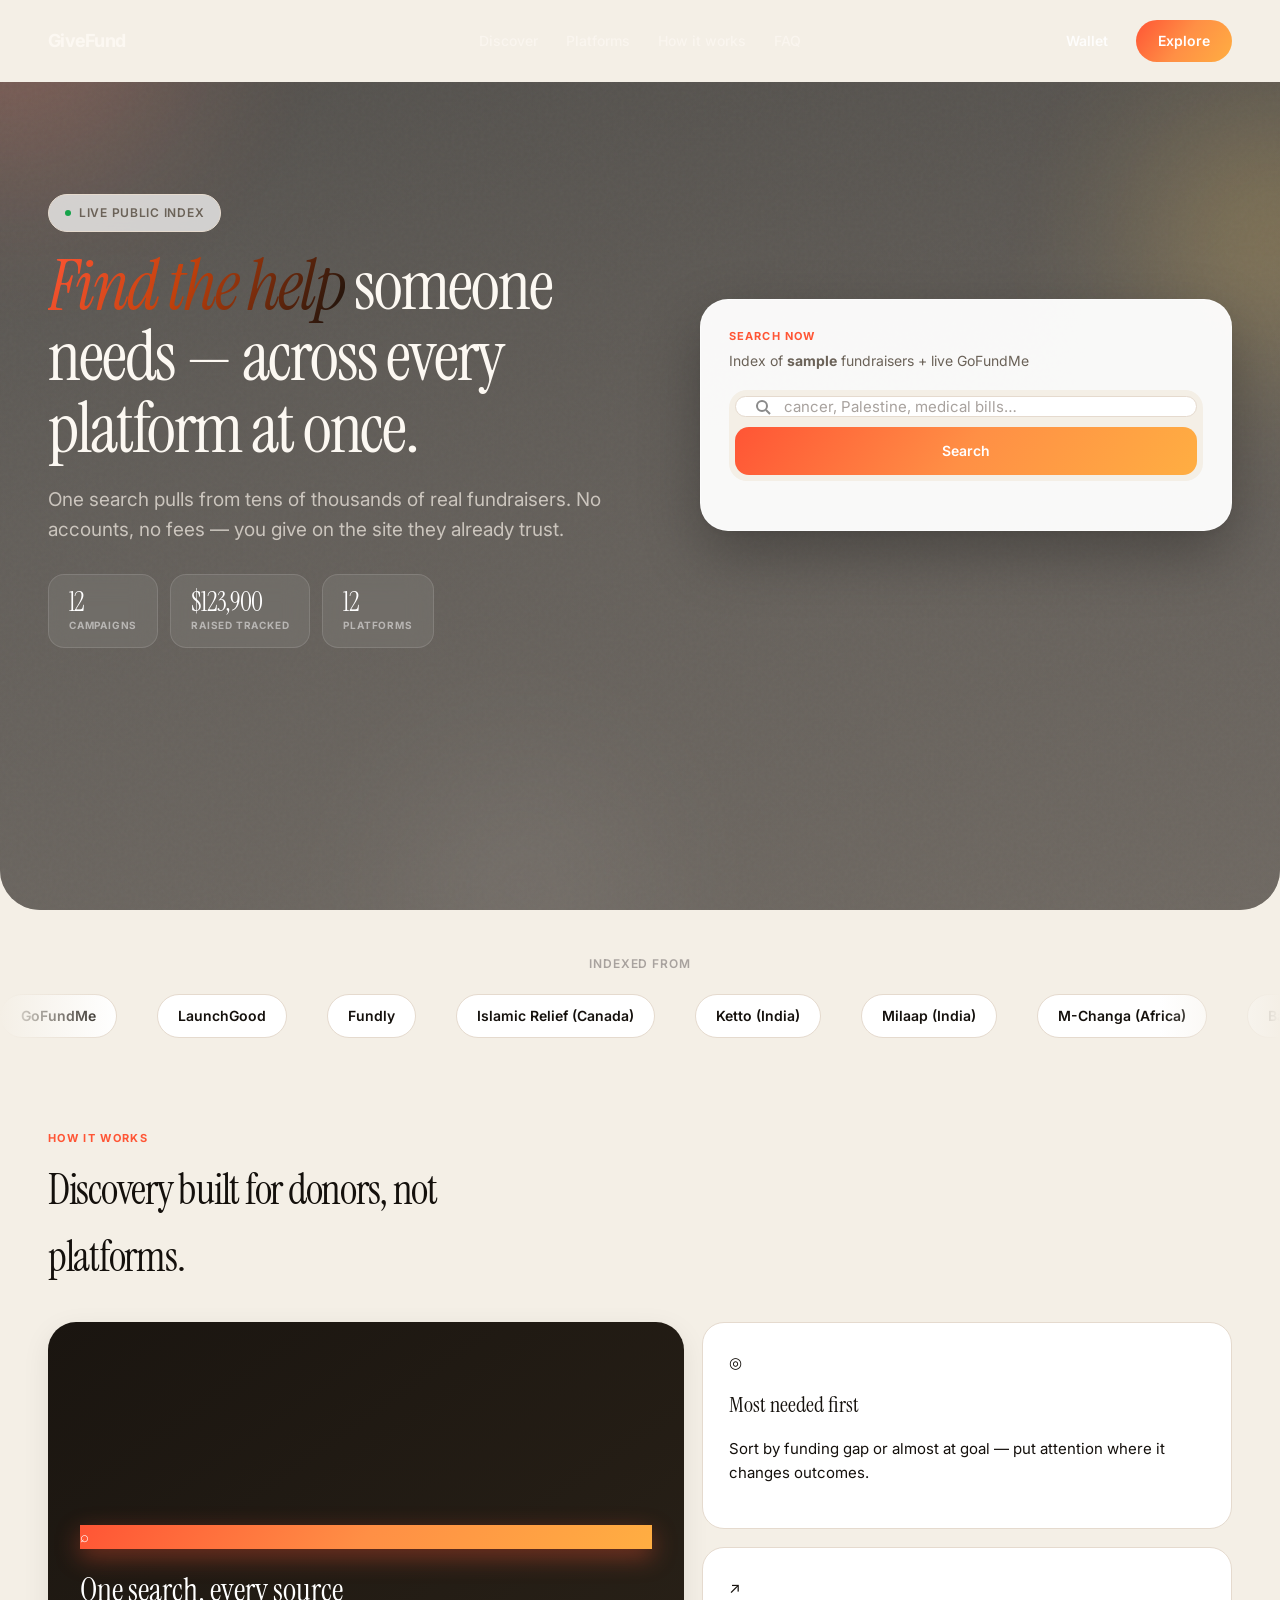
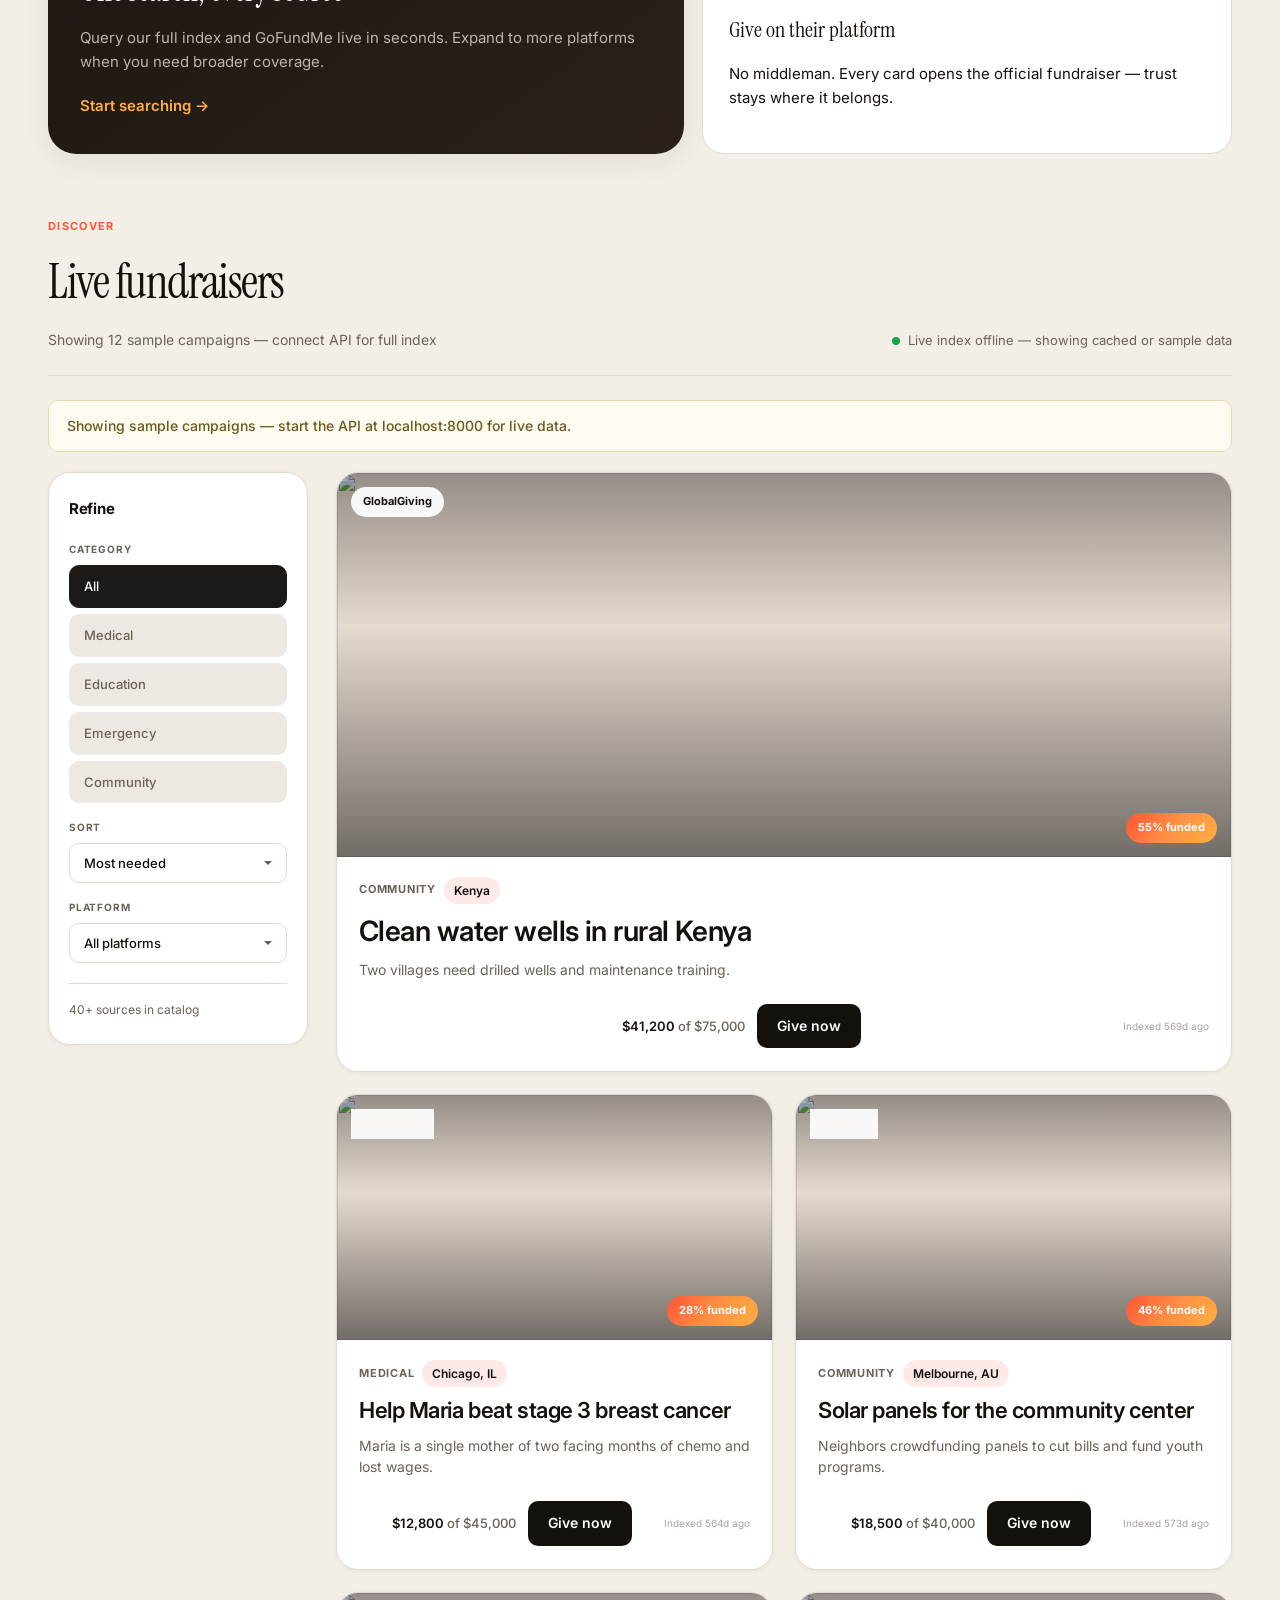
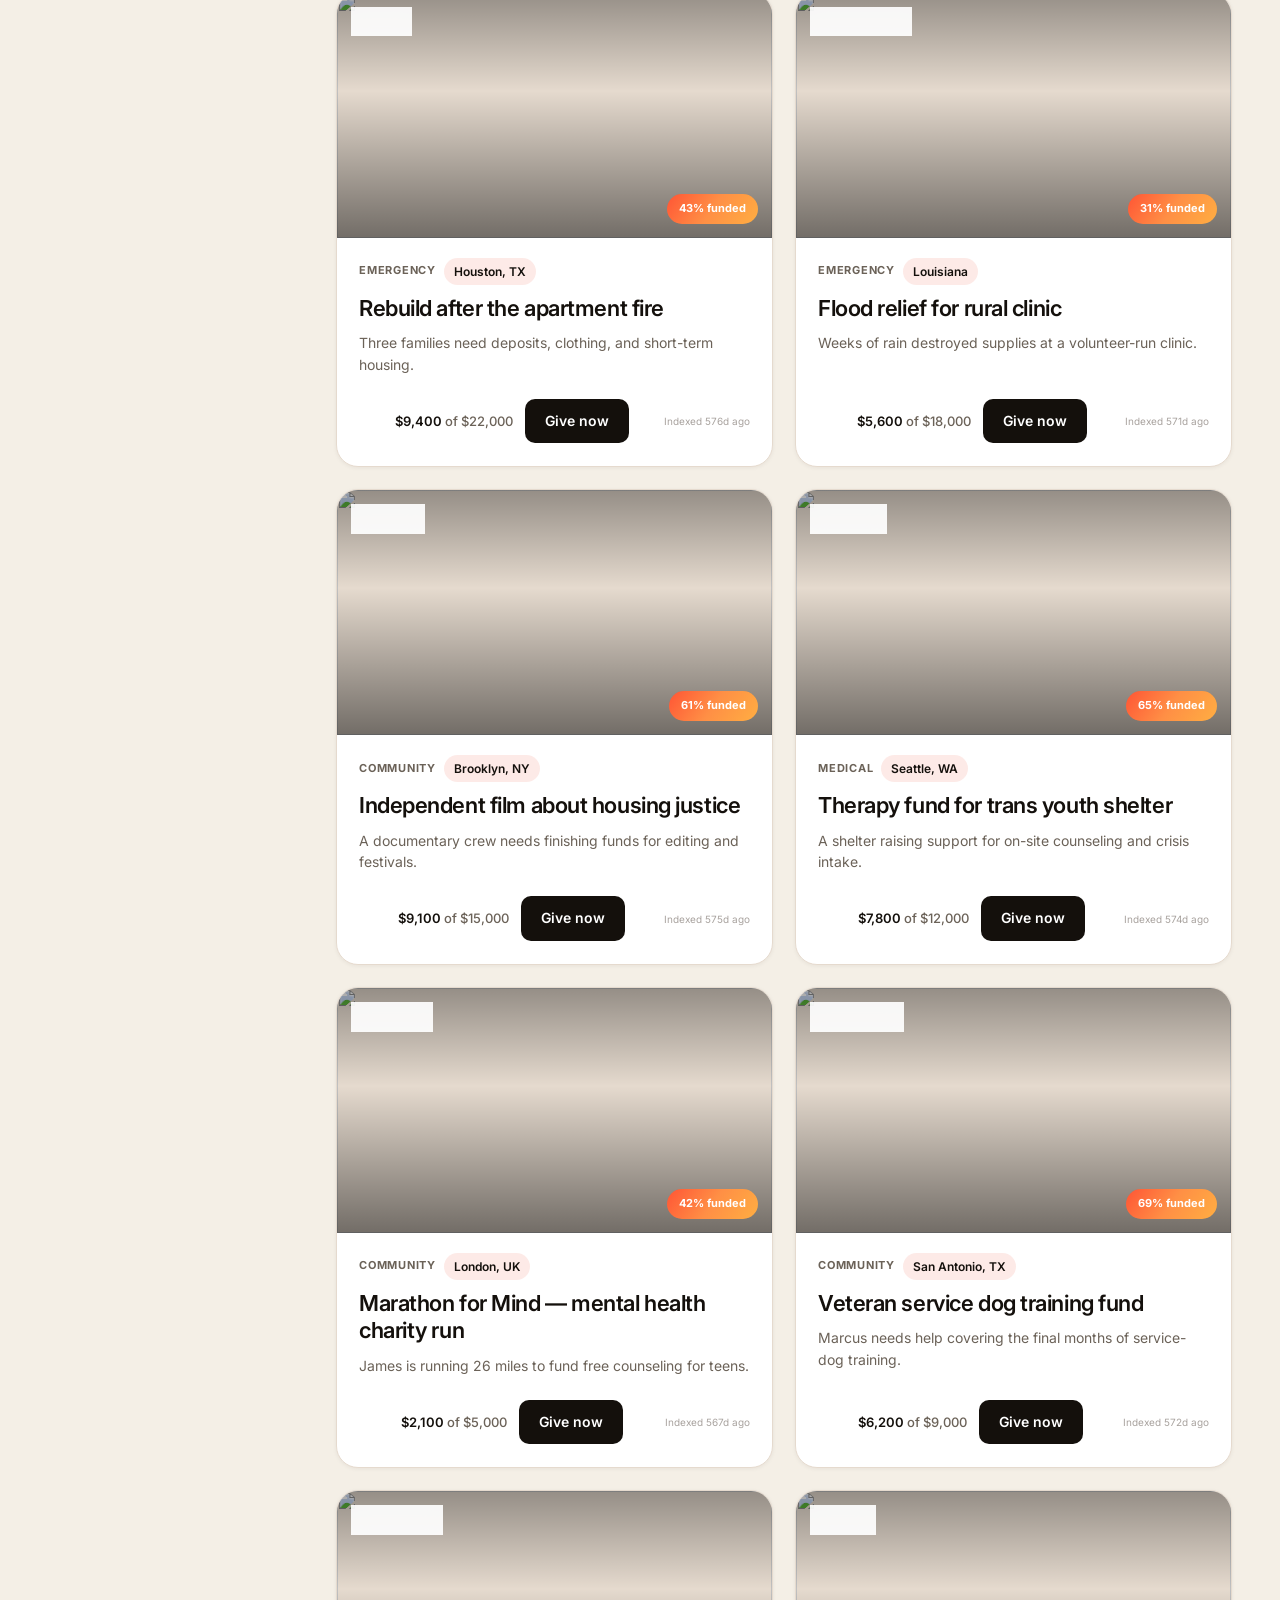
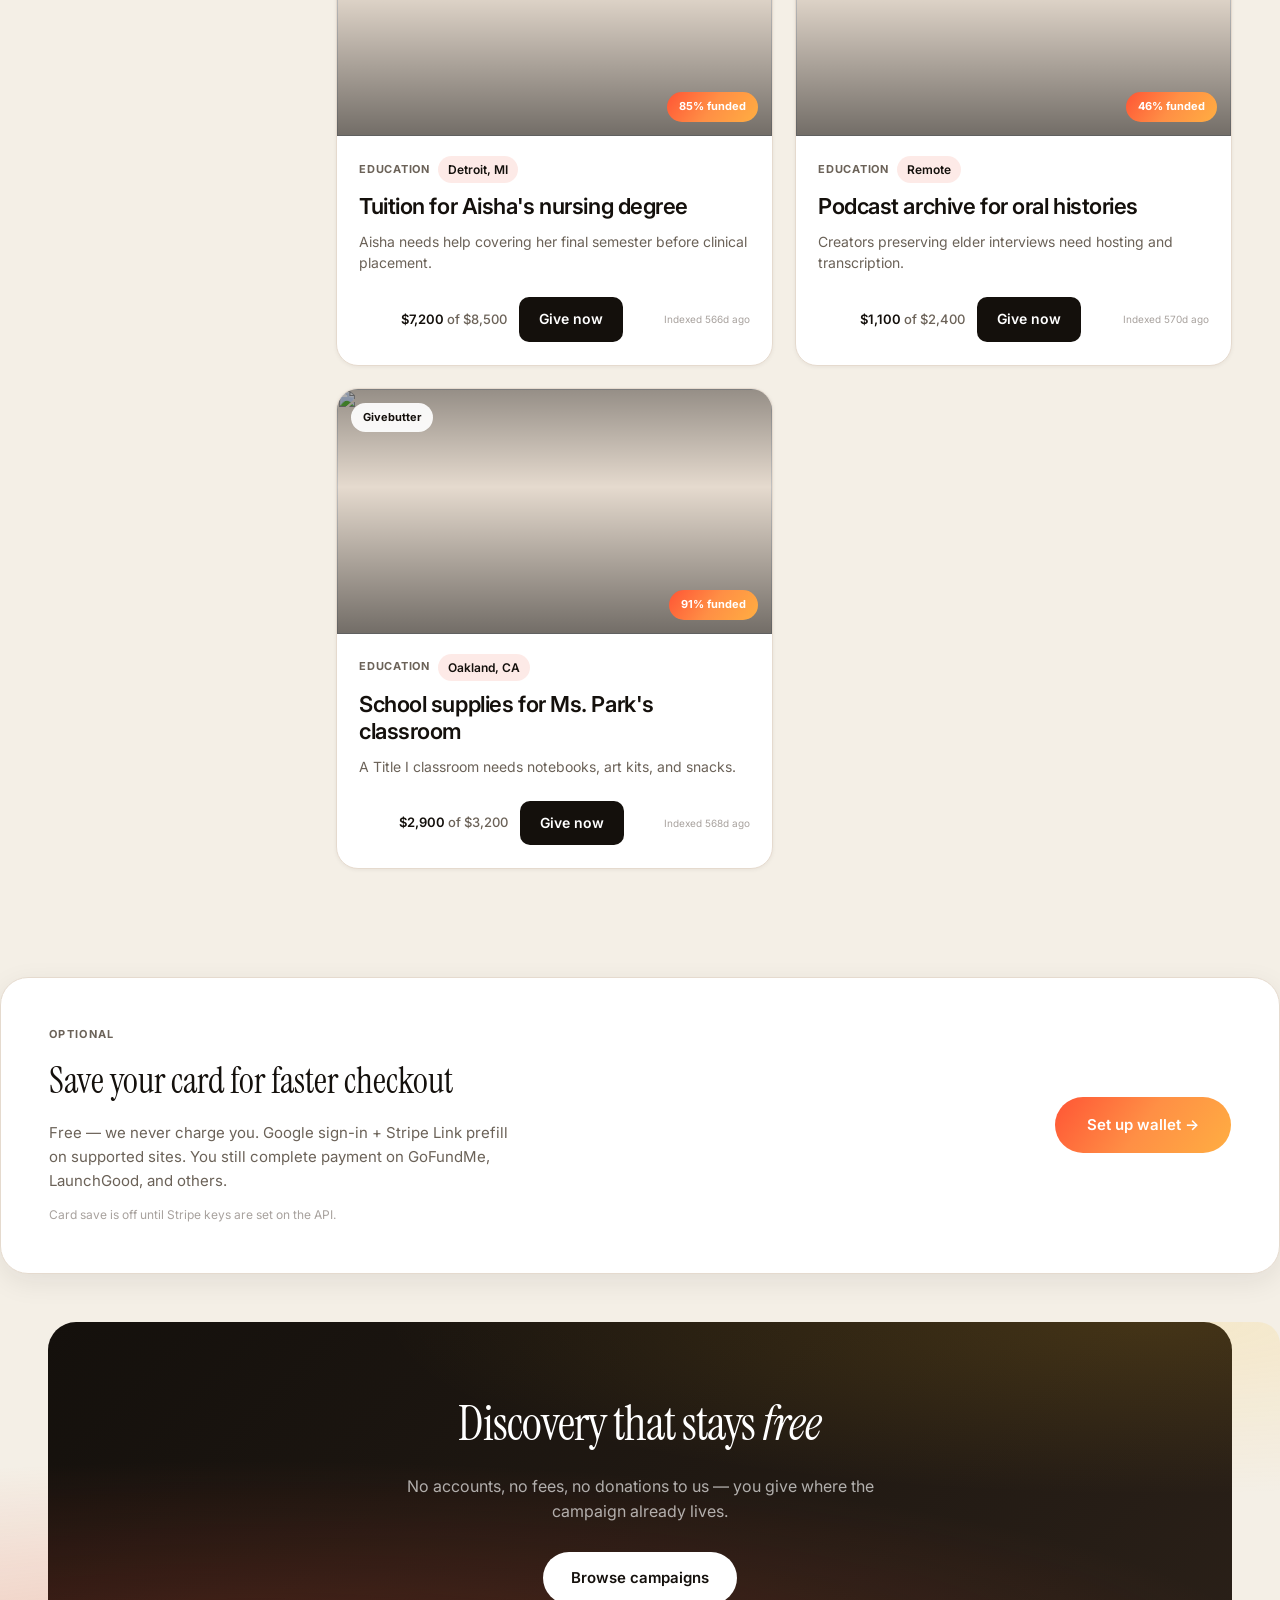
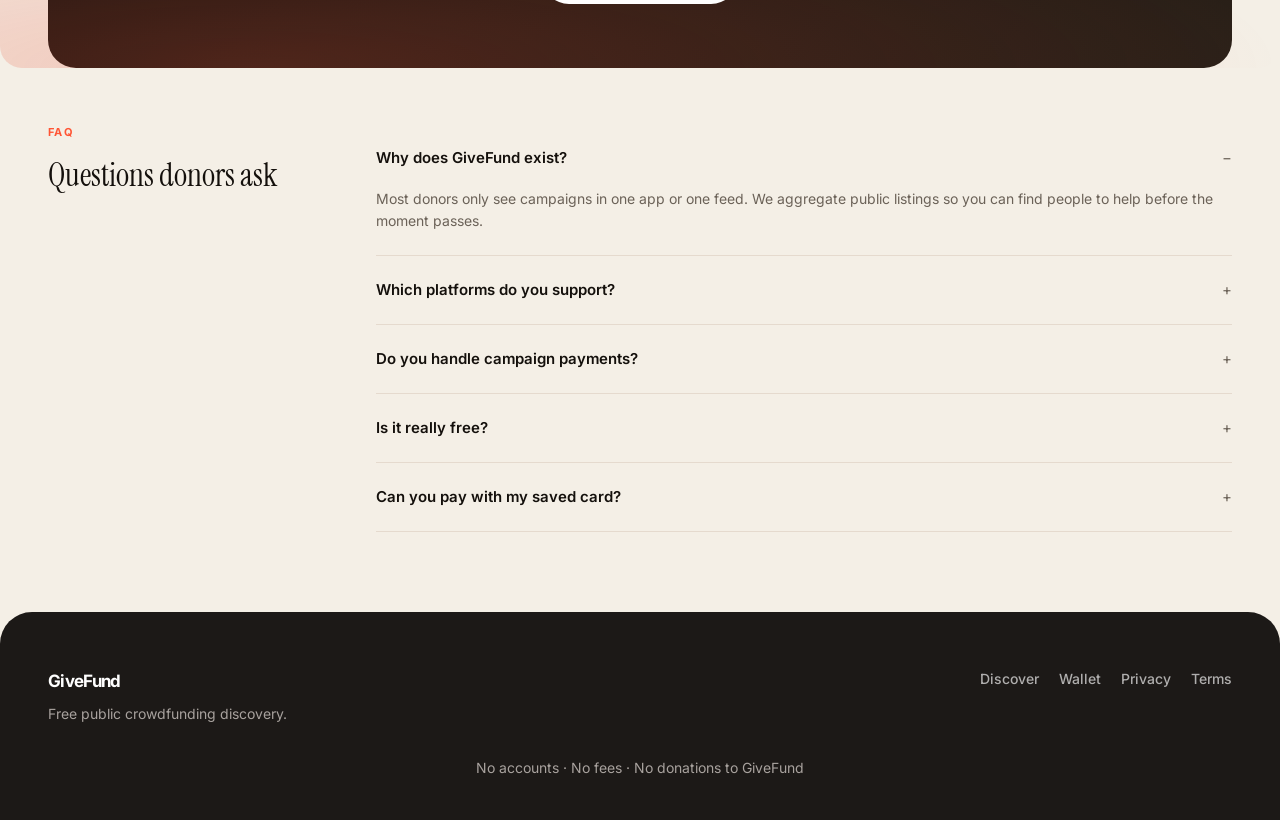
==== commit 229727d2: "ui: real layout redesign — hero split, bento, sidebar, masonry cards Restructure HTML: search in her" ====
--- a/frontend/index.html
+++ b/frontend/index.html
@@ -976,15 +976,17 @@
 <body>
   <div class="shell">
     <nav class="nav">
-      <div class="nav-left">
-        <span class="logo">GiveFund</span>
-        <div class="nav-links">
-          <a href="#campaigns">Campaigns</a>
-          <a href="#platforms">Platforms</a>
-          <a href="#faq">FAQ</a>
-        </div>
+      <a class="logo" href="#">GiveFund</a>
+      <div class="nav-links">
+        <a href="#campaigns">Discover</a>
+        <a href="#platforms">Platforms</a>
+        <a href="#how">How it works</a>
+        <a href="#faq">FAQ</a>
       </div>
-      <a class="nav-cta" href="#campaigns">Explore campaigns</a>
+      <div class="nav-actions">
+        <a class="nav-wallet" href="wallet.html">Wallet</a>
+        <a class="nav-cta" href="#campaigns">Explore</a>
+      </div>
     </nav>
 
     <header class="hero">
@@ -995,15 +997,39 @@
       </div>
       <div class="hero-grain" aria-hidden="true"></div>
       <div class="hero-bg" aria-hidden="true"></div>
-      <div class="hero-inner">
-        <p class="hero-badge"><span class="hero-badge-dot" aria-hidden="true"></span> Live index · 34k+ campaigns</p>
-        <h1><em>Find the help</em> someone needs — in one searchable place.</h1>
-        <p class="hero-lead">
-          Search our indexed fundraisers plus live GoFundMe results. Optional “+ More sites” tries other platforms when they allow it — always free, no middleman fees.
-        </p>
-        <div class="hero-actions">
-          <a class="btn-primary" href="#campaigns">See live campaigns</a>
-          <a class="btn-ghost" href="#platforms" id="heroPlatformLink">20+ platforms</a>
+      <div class="hero-inner hero-split">
+        <div class="hero-copy">
+          <p class="hero-badge"><span class="hero-badge-dot" aria-hidden="true"></span> Live public index</p>
+          <h1><em>Find the help</em> someone needs — across every platform at once.</h1>
+          <p class="hero-lead">
+            One search pulls from tens of thousands of real fundraisers. No accounts, no fees — you give on the site they already trust.
+          </p>
+          <div class="hero-stat-pills" id="statsBar" aria-live="polite">
+            <div class="stat-pill" data-metric="" data-display="">
+              <span class="stat-pill-value metric-value" id="heroStatCampaigns">—</span>
+              <span class="stat-pill-label">Campaigns</span>
+            </div>
+            <div class="stat-pill" data-metric="" data-display="">
+              <span class="stat-pill-value metric-value" id="heroStatRaised">—</span>
+              <span class="stat-pill-label">Raised tracked</span>
+            </div>
+            <div class="stat-pill">
+              <span class="stat-pill-value metric-value" id="platformCount">—</span>
+              <span class="stat-pill-label">Platforms</span>
+            </div>
+          </div>
+        </div>
+        <div class="hero-search-card" data-reveal>
+          <p class="hero-search-kicker">Search now</p>
+          <p class="hero-search-hint">Index of <strong id="feedIndexCount">—</strong> fundraisers + live GoFundMe</p>
+          <div class="search-panel">
+            <div class="search-panel-inner">
+              <input id="searchInput" class="search-input" type="search" placeholder="cancer, Palestine, medical bills…" aria-label="Search campaigns" autocomplete="off">
+              <button type="button" class="btn-search" id="searchBtn">Search</button>
+            </div>
+          </div>
+          <button type="button" class="btn-expand-search hidden" id="expandSearchBtn" title="Also query other crowdfunding sites (slower)">+ Search more platforms</button>
+          <p id="searchStatus" class="hero-search-status" aria-live="polite"></p>
         </div>
       </div>
     </header>
@@ -1013,58 +1039,43 @@
       <div class="marquee-inner" id="marqueeA"></div>
     </section>
 
-    <section class="capabilities" aria-label="Core capabilities">
-      <article class="cap-card" data-reveal data-reveal-delay="1">
-        <span class="cap-icon" aria-hidden="true">⌕</span>
-        <h3>One search</h3>
-        <p>Search our index and GoFundMe live; add more sites when you need broader coverage.</p>
-      </article>
-      <article class="cap-card" data-reveal data-reveal-delay="2">
-        <span class="cap-icon" aria-hidden="true">◎</span>
-        <h3>Most needed first</h3>
-        <p>Sort by funding gap or campaigns almost at goal. Spend your attention where it changes outcomes.</p>
-      </article>
-      <article class="cap-card" data-reveal data-reveal-delay="3">
-        <span class="cap-icon" aria-hidden="true">↗</span>
-        <h3>Give on their platform</h3>
-        <p>No middleman fees. Every card links straight to the original fundraiser so donors land where trust already lives.</p>
-      </article>
-    </section>
-
-    <section id="statsBar" class="metrics" aria-live="polite" data-reveal>
-      <div class="metric" data-reveal data-reveal-delay="1" data-metric="" data-display="">
-        <span class="metric-value">—</span>
-        <span class="metric-label">Campaigns indexed</span>
+    <section id="how" class="bento" aria-label="How it works">
+      <div class="bento-intro" data-reveal>
+        <p class="section-eyebrow">How it works</p>
+        <h2>Discovery built for donors, not platforms.</h2>
       </div>
-      <div class="metric" data-reveal data-reveal-delay="2" data-metric="" data-display="">
-        <span class="metric-value">—</span>
-        <span class="metric-label">Total raised tracked</span>
-      </div>
-      <div class="metric" data-reveal data-reveal-delay="3">
-        <span class="metric-value" id="platformCount">—</span>
-        <span class="metric-label">Platforms in index</span>
+      <div class="bento-grid">
+        <article class="bento-cell bento-feature" data-reveal>
+          <span class="cap-icon" aria-hidden="true">⌕</span>
+          <h3>One search, every source</h3>
+          <p>Query our full index and GoFundMe live in seconds. Expand to more platforms when you need broader coverage.</p>
+          <a class="bento-link" href="#campaigns">Start searching →</a>
+        </article>
+        <article class="bento-cell" data-reveal data-reveal-delay="1">
+          <span class="cap-icon" aria-hidden="true">◎</span>
+          <h3>Most needed first</h3>
+          <p>Sort by funding gap or almost at goal — put attention where it changes outcomes.</p>
+        </article>
+        <article class="bento-cell" data-reveal data-reveal-delay="2">
+          <span class="cap-icon" aria-hidden="true">↗</span>
+          <h3>Give on their platform</h3>
+          <p>No middleman. Every card opens the official fundraiser — trust stays where it belongs.</p>
+        </article>
       </div>
     </section>
 
-    <section id="campaigns" class="feed-section" data-reveal>
-      <div class="feed-header">
-        <h2>Search campaigns</h2>
-        <p>Type a cause, name, or place — we search our index of <strong id="feedIndexCount">—</strong> fundraisers first, then GoFundMe live.</p>
-        <div class="search-panel">
-          <div class="search-panel-inner">
-            <input id="searchInput" class="search-input" type="search" placeholder="e.g. cancer, Palestine, medical bills…" aria-label="Search campaigns" autocomplete="off">
-            <button type="button" class="btn-search" id="searchBtn">Search</button>
-            <button type="button" class="btn-expand-search hidden" id="expandSearchBtn" title="Also query other crowdfunding sites (slower)">+ More sites</button>
-          </div>
+    <section id="campaigns" class="discover" data-reveal>
+      <header class="discover-head">
+        <div class="discover-head-text">
+          <p class="section-eyebrow">Discover</p>
+          <h2>Live fundraisers</h2>
+          <p id="resultsMeta" class="results-meta"></p>
         </div>
-        <p id="searchStatus" aria-live="polite"></p>
-        <div id="searchPlatformProgress" class="platform-progress hidden" aria-label="Search progress by platform"></div>
-        <p id="resultsMeta" class="results-meta"></p>
         <p id="liveStatus" class="live-status" aria-live="polite">
           <span class="live-dot" id="liveDot" aria-hidden="true"></span>
           <span id="liveStatusText">Connecting to live index…</span>
         </p>
-      </div>
+      </header>
 
       <div id="mockBanner" class="banner hidden">
         Showing sample campaigns — start the API at localhost:8000 for live data.
@@ -1072,97 +1083,125 @@
       <div id="liveSearchBanner" class="banner hidden" role="status">
         Live search across platforms — results pulled on demand for your query.
       </div>
-
-      <div class="toolbar">
-        <span class="toolbar-label">Category</span>
-        <div class="pills" role="group" aria-label="Category filters">
-          <button class="pill" type="button" data-category="" aria-pressed="true">All</button>
-          <button class="pill" type="button" data-category="medical" aria-pressed="false">Medical</button>
-          <button class="pill" type="button" data-category="education" aria-pressed="false">Education</button>
-          <button class="pill" type="button" data-category="emergency" aria-pressed="false">Emergency</button>
-          <button class="pill" type="button" data-category="community" aria-pressed="false">Community</button>
+      <div id="searchPlatformProgress" class="platform-progress hidden" aria-label="Search progress by platform"></div>
+
+      <div class="discover-body">
+        <aside class="discover-sidebar" aria-label="Filters">
+          <div class="sidebar-card">
+            <h3 class="sidebar-title">Refine</h3>
+            <p class="sidebar-label">Category</p>
+            <div class="pills pills-stack" role="group" aria-label="Category filters">
+              <button class="pill" type="button" data-category="" aria-pressed="true">All</button>
+              <button class="pill" type="button" data-category="medical" aria-pressed="false">Medical</button>
+              <button class="pill" type="button" data-category="education" aria-pressed="false">Education</button>
+              <button class="pill" type="button" data-category="emergency" aria-pressed="false">Emergency</button>
+              <button class="pill" type="button" data-category="community" aria-pressed="false">Community</button>
+            </div>
+            <p class="sidebar-label">Sort</p>
+            <div class="select-wrap select-full">
+              <select id="sortSelect" aria-label="Sort campaigns">
+                <option value="most_needed">Most needed</option>
+                <option value="almost_there">Almost there</option>
+                <option value="newest">Newest</option>
+              </select>
+            </div>
+            <p class="sidebar-label">Platform</p>
+            <div class="select-wrap select-full">
+              <select id="platformSelect" aria-label="Filter by platform">
+                <option value="">All platforms</option>
+              </select>
+            </div>
+            <p class="sidebar-foot"><span id="heroPlatformLink">40+</span> sources in catalog</p>
+          </div>
+        </aside>
+
+        <main class="discover-main">
+          <div id="campaignGrid" class="campaign-masonry feed"></div>
+          <div id="emptyState" class="empty hidden">
+            No campaigns match. Try a shorter keyword, clear filters, or search “medical” / “emergency”.
+          </div>
+          <div class="load-more-wrap">
+            <button type="button" class="btn-load-more hidden" id="loadMoreBtn">Load more campaigns</button>
+          </div>
+        </main>
+      </div>
+    </section>
+
+    <section id="wallet" class="wallet-split" aria-labelledby="walletTitle" data-reveal>
+      <div class="wallet-split-copy">
+        <p class="section-eyebrow">Optional</p>
+        <h2 id="walletTitle">Save your card for faster checkout</h2>
+        <p>
+          Free — we never charge you. Google sign-in + Stripe Link prefill on supported sites.
+          You still complete payment on GoFundMe, LaunchGood, and others.
+        </p>
+        <div id="walletUnconfigured" class="wallet-note hidden">
+          Card save is off until Stripe keys are set on the API.
         </div>
-        <div class="filters-right">
-          <div class="select-wrap">
-            <select id="sortSelect" aria-label="Sort campaigns">
-              <option value="most_needed">Most needed</option>
-              <option value="almost_there">Almost there</option>
-              <option value="newest">Newest</option>
-            </select>
-          </div>
-          <div class="select-wrap">
-            <select id="platformSelect" aria-label="Filter by platform">
-              <option value="">All platforms</option>
-            </select>
-          </div>
+        <p id="walletStatus" class="wallet-note hidden" role="status"></p>
+      </div>
+      <div class="wallet-split-action">
+        <a class="btn-primary wallet-cta" href="wallet.html">Set up wallet →</a>
+      </div>
+    </section>
+
+    <section class="cta-band" data-reveal>
+      <div class="cta-band-inner">
+        <h2>Discovery that stays <em>free</em></h2>
+        <p>No accounts, no fees, no donations to us — you give where the campaign already lives.</p>
+        <a class="btn-primary" href="#campaigns">Browse campaigns</a>
+      </div>
+    </section>
+
+    <section id="faq" class="faq-grid" data-reveal>
+      <div class="faq-intro">
+        <p class="section-eyebrow">FAQ</p>
+        <h2>Questions donors ask</h2>
+      </div>
+      <div class="faq-list">
+        <details class="faq-details" open>
+          <summary>Why does GiveFund exist?</summary>
+          <p>Most donors only see campaigns in one app or one feed. We aggregate public listings so you can find people to help before the moment passes.</p>
+        </details>
+        <details class="faq-details">
+          <summary>Which platforms do you support?</summary>
+          <p id="faqPlatforms">GoFundMe, LaunchGood, JustGiving, Givebutter, GlobalGiving, and more — with new sources added over time.</p>
+        </details>
+        <details class="faq-details">
+          <summary>Do you handle campaign payments?</summary>
+          <p>No. “Give now” always opens the original fundraiser. GiveFund never holds or routes money for campaigns.</p>
+        </details>
+        <details class="faq-details">
+          <summary>Is it really free?</summary>
+          <p>Yes. No accounts, no paywalls, no payments to us. Your gift goes entirely through the platform hosting the fundraiser.</p>
+        </details>
+        <details class="faq-details">
+          <summary>Can you pay with my saved card?</summary>
+          <p>We can’t pass payment tokens to GoFundMe or LaunchGood. Optional card save only helps Stripe Link on sites that support it.</p>
+        </details>
+      </div>
+    </section>
+
+    <footer class="footer">
+      <div class="footer-grid">
+        <div class="footer-brand">
+          <span class="logo">GiveFund</span>
+          <p>Free public crowdfunding discovery.</p>
+        </div>
+        <div class="footer-links">
+          <a href="#campaigns">Discover</a>
+          <a href="wallet.html">Wallet</a>
+          <a href="privacy.html">Privacy</a>
+          <a href="terms.html">Terms</a>
         </div>
       </div>
-
-      <div id="campaignGrid" class="feed"></div>
-      <div id="emptyState" class="empty hidden">
-        No campaigns match. Try a shorter keyword, clear filters, or search “medical” / “emergency”.
-      </div>
-      <div class="load-more-wrap">
-        <button type="button" class="btn-load-more hidden" id="loadMoreBtn">Load more campaigns</button>
-      </div>
-    </section>
-
-    <section id="wallet" class="wallet-band" aria-labelledby="walletTitle" data-reveal>
-      <h2 id="walletTitle">Save your card <em>(optional)</em></h2>
-      <p>
-        Free service — we never charge you. Sign in with Google, save a card via Stripe Link, and we prefill your details
-        on supported platforms. GiveFund cannot apply your card on GoFundMe or LaunchGood; you still complete payment on their site.
-      </p>
-      <p><a class="btn-primary" href="wallet.html" style="display:inline-block;text-decoration:none;margin-top:8px">Set up wallet →</a></p>
-      <div id="walletUnconfigured" class="wallet-note hidden">
-        Card save is off until <code>STRIPE_SECRET_KEY</code> is set on the API.
-      </div>
-      <p id="walletStatus" class="wallet-note hidden" role="status"></p>
-    </section>
-
-    <section class="cta-band" data-reveal>
-      <h2>Discovery that stays <em>free</em></h2>
-      <p>No accounts, no fees, no donations to us. GiveFund is a public index — you give where the campaign already lives.</p>
-      <a class="btn-primary" href="#campaigns">Browse campaigns</a>
-    </section>
-
-    <section id="faq" class="faq" data-reveal>
-      <h2>What is GiveFund?</h2>
-      <div class="faq-item">
-        <strong>Why does this exist?</strong>
-        <p>Most donors only see campaigns in one app or one feed. GiveFund aggregates public listings so you can find people to help before the moment passes.</p>
-      </div>
-      <div class="faq-item">
-        <strong>Which platforms do you support?</strong>
-        <p id="faqPlatforms">Twelve sources including GoFundMe, LaunchGood, JustGiving, Givebutter, GlobalGiving, Patreon, and more — with new discover scrapers added over time.</p>
-      </div>
-      <div class="faq-item">
-        <strong>Do you handle campaign payments?</strong>
-        <p>No. “Give now” always opens the original fundraiser on their platform. GiveFund never holds or routes money for campaigns — and we never ask for tips or donations to GiveFund.</p>
-      </div>
-      <div class="faq-item">
-        <strong>Is GiveFund really free?</strong>
-        <p>Yes. There are no accounts, no paywalls, and no payments to us. We’re a discovery layer; your gift goes entirely through the platform hosting the fundraiser.</p>
-      </div>
-      <div class="faq-item">
-        <strong>Can GiveFund pay with my saved card?</strong>
-        <p>No. We can’t pass payment tokens to GoFundMe, LaunchGood, or other hosts. Optional card save is only for Stripe Link on sites that support it — you always finish checkout on the original platform.</p>
-      </div>
-    </section>
-
-    <footer class="footer">
-      <div class="logo">GiveFund</div>
-      <p>Free public crowdfunding discovery — no accounts, no fees, no donations to GiveFund.</p>
-      <p style="margin-top:8px;font-size:13px">
-        <a href="wallet.html" style="color:inherit;opacity:.7;text-decoration:none;margin-right:16px">Wallet</a>
-        <a href="privacy.html" style="color:inherit;opacity:.7;text-decoration:none;margin-right:16px">Privacy</a>
-        <a href="terms.html" style="color:inherit;opacity:.7;text-decoration:none">Terms</a>
-      </p>
+      <p class="footer-copy">No accounts · No fees · No donations to GiveFund</p>
     </footer>
   </div>
 
   <script src="config.js"></script>
   <script src="js/motion.js" defer></script>
+  <script type="module" src="js/hero3d.js"></script>
   <script>
     const API_URL = window.GIVEFUND_API_URL || "http://localhost:8000";
 
@@ -1590,16 +1629,15 @@
     }
 
     function renderSkeletons() {
-      const html = Array.from({ length: 4 }, () => `
-        <div class="skeleton-card">
-          <div class="skeleton-media"></div>
-          <div class="skeleton-body">
+      const html = Array.from({ length: 6 }, () => `
+        <article class="signal-card skeleton-card">
+          <div class="card-media skeleton-media"></div>
+          <div class="card-body skeleton-body">
             <div class="skeleton-line w40"></div>
             <div class="skeleton-line w85"></div>
-            <div class="skeleton-line"></div>
             <div class="skeleton-line w60"></div>
           </div>
-        </div>
+        </article>
       `).join("");
       $("#campaignGrid").innerHTML = html;
       $("#emptyState").classList.add("hidden");
@@ -1612,35 +1650,35 @@
       const plat = platformLabel(c.platform);
       const donateUrl = buildDonateUrl(c);
       return `
-        <article class="signal-card" data-reveal>
-          <div class="signal-media">
+        <article class="signal-card campaign-card" data-reveal>
+          <div class="card-media signal-media">
             <img src="${escapeHtml(photo)}" alt="" loading="lazy">
+            <div class="card-media-overlay">
+              <span class="card-badge card-badge-platform">${escapeHtml(plat)}</span>
+              <span class="card-badge card-badge-pct">${Math.round(pct)}% funded</span>
+            </div>
           </div>
-          <div class="signal-body">
-            <div class="signal-top">
+          <div class="card-body signal-body">
+            <div class="card-meta signal-top">
               <span class="signal-label">${escapeHtml(categoryLabel(c.category))}</span>
-              <span class="tag tag-platform">${escapeHtml(plat)}</span>
               ${location}
             </div>
-            <h2 class="signal-title">${escapeHtml(c.title)}</h2>
-            <p class="signal-story story-snippet">${escapeHtml(formatStorySnippet(c.story_snippet))}</p>
-            <div class="signal-footer">
-              <div class="funding-meta">
-                <div class="progress-track" aria-hidden="true">
-                  <div class="progress-fill" style="width:${pct}%;opacity:${progressOpacity(pct)}"></div>
-                </div>
+            <h2 class="signal-title card-title">${escapeHtml(c.title)}</h2>
+            <p class="signal-story story-snippet card-story">${escapeHtml(formatStorySnippet(c.story_snippet))}</p>
+            <div class="card-progress signal-footer">
+              <div class="progress-track" aria-hidden="true">
+                <div class="progress-fill" style="width:${pct}%;opacity:${progressOpacity(pct)}"></div>
+              </div>
+              <div class="card-progress-row">
                 <p class="funding-text">
-                  <strong>${formatMoney(c.raised_amount)}</strong> raised of ${formatMoney(c.goal_amount)}
-                  · ${Math.round(pct)}% funded
+                  <strong>${formatMoney(c.raised_amount)}</strong>
+                  <span class="funding-of">of ${formatMoney(c.goal_amount)}</span>
                 </p>
+                <a class="cta-button card-cta" href="give.html?id=${encodeURIComponent(c.id)}" target="_blank" rel="noopener noreferrer">
+                  Give now
+                </a>
               </div>
-              <div class="donate-wrap">
-                <a class="cta-button" href="give.html?id=${encodeURIComponent(c.id)}" target="_blank" rel="noopener noreferrer">
-                  Give now →
-                </a>
-                <p class="donate-hint">Completes on ${escapeHtml(plat)}</p>
-                ${c.scraped_at ? `<p class="card-updated">Indexed ${escapeHtml(formatRelativeTime(c.scraped_at))}</p>` : ""}
-              </div>
+              ${c.scraped_at ? `<p class="card-updated">Indexed ${escapeHtml(formatRelativeTime(c.scraped_at))}</p>` : ""}
             </div>
           </div>
         </article>
@@ -1660,8 +1698,7 @@
     }
 
     async function fetchStats() {
-      const metricBlocks = $("#statsBar").querySelectorAll(".metric");
-      const metrics = $("#statsBar").querySelectorAll(".metric-value");
+      const metricBlocks = $("#statsBar")?.querySelectorAll(".stat-pill") || [];
       try {
         const res = await fetch(`${API_URL}/stats`);
         if (!res.ok) throw new Error("stats failed");
@@ -1669,31 +1706,41 @@
         state.stats = data;
         const campaignsDisplay = data.total_campaigns.toLocaleString();
         const raisedDisplay = formatMoney(data.total_raised);
-        metricBlocks[0].dataset.metric = String(data.total_campaigns);
-        metricBlocks[0].dataset.display = campaignsDisplay;
-        metricBlocks[1].dataset.metric = String(Math.round(data.total_raised));
-        metricBlocks[1].dataset.display = raisedDisplay;
-        metrics[0].textContent = campaignsDisplay;
-        metrics[1].textContent = raisedDisplay;
+        if (metricBlocks[0]) {
+          metricBlocks[0].dataset.metric = String(data.total_campaigns);
+          metricBlocks[0].dataset.display = campaignsDisplay;
+        }
+        if (metricBlocks[1]) {
+          metricBlocks[1].dataset.metric = String(Math.round(data.total_raised));
+          metricBlocks[1].dataset.display = raisedDisplay;
+        }
+        const elCampaigns = $("#heroStatCampaigns");
+        const elRaised = $("#heroStatRaised");
+        if (elCampaigns) elCampaigns.textContent = campaignsDisplay;
+        if (elRaised) elRaised.textContent = raisedDisplay;
         const inIndex = data.platforms_indexed ?? data.platforms?.length ?? 0;
         const supported = data.platforms_supported ?? state.catalog.length;
         const platDisplay = `${inIndex} / ${supported}`;
-        metrics[2].textContent = platDisplay;
-        $("#platformCount").textContent = platDisplay;
+        const elPlat = $("#platformCount");
+        if (elPlat) elPlat.textContent = platDisplay;
         $("#feedIndexCount").textContent = campaignsDisplay;
-        $("#heroPlatformLink").textContent = `${supported}+ platforms`;
+        const heroPlat = $("#heroPlatformLink");
+        if (heroPlat) heroPlat.textContent = `${supported}+ platforms`;
         const badge = document.querySelector(".hero-badge");
         if (badge) {
-          badge.innerHTML = `<span class="hero-badge-dot" aria-hidden="true"></span> Live index · ${campaignsDisplay} campaigns`;
+          badge.innerHTML = `<span class="hero-badge-dot" aria-hidden="true"></span> Live · ${campaignsDisplay} campaigns`;
         }
         if (window.GiveFundMotion?.initMetricCounters) {
           window.GiveFundMotion.initMetricCounters();
         }
       } catch {
         const total = MOCK_CAMPAIGNS.reduce((s, c) => s + (c.raised_amount || 0), 0);
-        metrics[0].textContent = String(MOCK_CAMPAIGNS.length);
-        metrics[1].textContent = formatMoney(total);
-        metrics[2].textContent = "12";
+        const elCampaigns = $("#heroStatCampaigns");
+        const elRaised = $("#heroStatRaised");
+        if (elCampaigns) elCampaigns.textContent = String(MOCK_CAMPAIGNS.length);
+        if (elRaised) elRaised.textContent = formatMoney(total);
+        const elPlat = $("#platformCount");
+        if (elPlat) elPlat.textContent = "12";
         $("#feedIndexCount").textContent = "sample";
       }
     }
--- a/frontend/css/redesign.css
+++ b/frontend/css/redesign.css
@@ -1,417 +1,749 @@
 /**
- * GiveFund REDESIGN layer — loads after inline styles to override.
- * Direction: cinematic dark hero → bright glassy content, vibrant
- * coral→amber→violet gradient identity, bento + card-grid layouts.
- * Pairs with motion.css/motion.js. Keeps all JS hooks/IDs intact.
+ * GiveFund layout redesign — structural, not just colors.
+ * Hero split · search card · bento · sidebar filters · masonry cards
  */
 
 :root {
-  --bg: #F6F1E9;
+  --bg: #F4EFE6;
   --surface: #FFFFFF;
-  --ink: #17130F;
-  --muted: #6F665C;
-  --muted-light: #A89F93;
-  --border: #E7DECF;
-  --border: #E8DFD2;
-  --border-soft: #EFE8DC;
-  --accent: #FF5A3C;
-  --accent-hover: #F0431F;
-  --accent-soft: rgba(255, 90, 60, 0.12);
-  --amber: #FFB23E;
-  --violet: #7C5CFF;
-  --ink-deep: #120F0C;
-
-  --grad-warm: linear-gradient(120deg, #FF5A3C 0%, #FF8A3C 45%, #FFB23E 100%);
-  --grad-rich: linear-gradient(125deg, #FF5A3C 0%, #FF7E58 35%, #FFB23E 70%, #7C5CFF 130%);
-
-  --radius: 14px;
-  --radius-lg: 24px;
-  --radius-xl: 30px;
-  --radius-pill: 999px;
-  --shadow-sm: 0 2px 10px rgba(23, 19, 15, 0.05);
-  --shadow-md: 0 16px 44px rgba(23, 19, 15, 0.10);
-  --shadow-lg: 0 30px 70px rgba(23, 19, 15, 0.16);
-
-  --glass: rgba(255, 255, 255, 0.7);
+  --ink: #14100C;
+  --muted: #6B6258;
+  --border: #E5DACE;
+  --accent: #FF5535;
+  --accent-hover: #E84325;
+  --amber: #FFAE42;
+  --violet: #6E4FFF;
+  --ink-deep: #0E0B08;
+  --grad-warm: linear-gradient(125deg, #FF5535 0%, #FF8F45 50%, #FFAE42 100%);
+  --radius-lg: 22px;
+  --radius-xl: 28px;
   --ease-out-expo: cubic-bezier(0.16, 1, 0.3, 1);
-  --ease-spring: cubic-bezier(0.34, 1.56, 0.64, 1);
-}
-
-body {
+  --page-pad: clamp(20px, 4vw, 48px);
+  --content-max: 1280px;
+}
+
+body { background: var(--bg); }
+
+/* ─── NAV: logo | links | actions ─── */
+.nav {
+  display: grid;
+  grid-template-columns: 1fr auto 1fr;
+  align-items: center;
+  padding: 20px var(--page-pad);
+  max-width: 100%;
+  background: transparent;
+  border: none;
+}
+
+.nav .logo {
+  justify-self: start;
+  text-decoration: none;
+  font-size: 18px;
+  font-weight: 700;
+  letter-spacing: -0.04em;
+}
+
+.nav-links {
+  justify-self: center;
+  gap: 28px;
+}
+
+.nav-actions {
+  justify-self: end;
+  display: flex;
+  align-items: center;
+  gap: 12px;
+}
+
+.nav-wallet {
+  font-size: 14px;
+  font-weight: 600;
+  text-decoration: none;
+  padding: 10px 16px;
+  border-radius: 999px;
+  transition: background 0.2s, color 0.2s;
+}
+
+.nav:not(.is-scrolled) .nav-wallet {
+  color: rgba(255, 255, 255, 0.85);
+}
+.nav:not(.is-scrolled) .nav-wallet:hover { background: rgba(255,255,255,0.1); color: #fff; }
+.nav.is-scrolled .nav-wallet { color: var(--muted); }
+.nav.is-scrolled .nav-wallet:hover { color: var(--ink); background: var(--border); }
+
+.nav-left { display: contents; }
+
+/* ─── HERO: 2-column split ─── */
+.hero {
+  min-height: min(92vh, 880px);
+  margin: 0;
+  padding: 100px var(--page-pad) 64px;
+  max-width: none;
+  border-radius: 0 0 40px 40px;
+  background: linear-gradient(165deg, #12100D 0%, #1C1712 55%, #261F18 100%);
+  text-align: left;
+}
+
+.hero-inner.hero-split {
+  display: grid;
+  grid-template-columns: 1.05fr 0.95fr;
+  gap: clamp(32px, 5vw, 64px);
+  align-items: center;
+  max-width: var(--content-max);
+  margin: 0 auto;
+  text-align: left;
+}
+
+.hero-copy { max-width: 580px; }
+
+.hero h1 {
+  margin: 0 0 20px;
+  max-width: none;
+  font-size: clamp(40px, 5.5vw, 72px);
+  line-height: 1.02;
+  color: #FCF8F2;
+  text-align: left;
+}
+
+.hero-lead {
+  margin: 0 0 28px;
+  text-align: left;
+  font-size: clamp(16px, 1.8vw, 19px);
+  color: rgba(243, 236, 227, 0.72);
+}
+
+.hero-badge { margin-bottom: 18px; }
+
+/* Stat pills row in hero */
+.hero-stat-pills {
+  display: flex;
+  flex-wrap: wrap;
+  gap: 12px;
+}
+
+.stat-pill {
+  display: flex;
+  flex-direction: column;
+  gap: 2px;
+  padding: 14px 20px;
+  border-radius: 16px;
+  background: rgba(255, 255, 255, 0.07);
+  border: 1px solid rgba(255, 255, 255, 0.12);
+  backdrop-filter: blur(12px);
+  min-width: 110px;
+}
+
+.stat-pill-value {
+  font-family: var(--serif);
+  font-size: 26px;
+  line-height: 1;
+  color: #fff;
+  font-variant-numeric: tabular-nums;
+}
+
+.stat-pill-label {
+  font-size: 10px;
+  font-weight: 700;
+  letter-spacing: 0.08em;
+  text-transform: uppercase;
+  color: rgba(255, 255, 255, 0.5);
+}
+
+/* Floating search card (right column) */
+.hero-search-card {
+  padding: 28px 28px 24px;
+  border-radius: var(--radius-xl);
+  background: rgba(255, 255, 255, 0.96);
+  border: 1px solid rgba(255, 255, 255, 0.5);
+  box-shadow:
+    0 4px 6px rgba(0, 0, 0, 0.04),
+    0 24px 60px rgba(0, 0, 0, 0.28);
+}
+
+.hero-search-kicker {
+  margin: 0 0 4px;
+  font-size: 11px;
+  font-weight: 700;
+  letter-spacing: 0.1em;
+  text-transform: uppercase;
+  color: var(--accent);
+}
+
+.hero-search-hint {
+  margin: 0 0 18px;
+  font-size: 14px;
+  color: var(--muted);
+}
+
+.hero-search-status {
+  margin: 12px 0 0;
+  font-size: 13px;
+  color: var(--muted);
+  min-height: 1.2em;
+  text-align: left;
+}
+
+.hero-search-card .search-panel {
+  margin: 0;
+  max-width: none;
+  padding: 0;
+  background: none;
+  animation: none;
+}
+
+.hero-search-card .search-panel-inner {
+  flex-direction: column;
+  gap: 10px;
   background: var(--bg);
-  font-feature-settings: "ss01" on, "cv01" on;
-}
-
-/* Subtle page texture */
-body::before {
-  content: "";
-  position: fixed;
-  inset: 0;
-  z-index: -1;
-  pointer-events: none;
-  background:
-    radial-gradient(ellipse 70% 50% at 85% -5%, rgba(255, 178, 62, 0.10), transparent 60%),
-    radial-gradient(ellipse 60% 45% at 5% 8%, rgba(124, 92, 255, 0.07), transparent 60%);
-}
-
-/* ─────────────── NAV ─────────────── */
-.nav {
-  padding: 22px 44px;
-}
-
+  padding: 6px;
+  border-radius: 18px;
+}
+
+.hero-search-card .search-input {
+  height: 52px;
+  border-radius: 14px;
+  width: 100%;
+}
+
+.hero-search-card .btn-search {
+  width: 100%;
+  height: 48px;
+  border-radius: 14px;
+  background: var(--grad-warm);
+}
+
+.hero-search-card .btn-expand-search {
+  width: 100%;
+  margin-top: 10px;
+  border-radius: 12px;
+  padding: 12px;
+}
+
+.hero-actions { display: none; }
+
+.hero-3d-canvas { z-index: 0; }
+.hero-aurora, .hero-grain, .hero-bg { z-index: 0; }
+.hero-inner { z-index: 1; position: relative; }
+
+/* Nav on dark hero */
 .nav:not(.is-scrolled) .logo,
-.nav:not(.is-scrolled) .nav-links a {
-  color: #FBF7F0;
-}
-
-.nav:not(.is-scrolled) .nav-links a { color: rgba(251, 247, 240, 0.78); }
-.nav:not(.is-scrolled) .nav-links a:hover { color: #fff; }
-
+.nav:not(.is-scrolled) .nav-links a { color: #FCF8F2; }
+.nav:not(.is-scrolled) .nav-links a { color: rgba(252, 248, 242, 0.7); }
 .nav:not(.is-scrolled) .nav-cta {
-  background: rgba(255, 255, 255, 0.12);
-  border: 1px solid rgba(255, 255, 255, 0.28);
-  backdrop-filter: blur(10px);
-  -webkit-backdrop-filter: blur(10px);
+  background: var(--grad-warm);
+  border: none;
   color: #fff;
 }
 
-.nav.is-scrolled { padding: 14px 44px; }
-
-.logo {
-  font-size: 18px;
-  letter-spacing: -0.04em;
-  display: inline-flex;
-  align-items: center;
-  gap: 8px;
-}
-
-.logo::before {
-  content: "";
-  width: 14px;
-  height: 14px;
-  border-radius: 5px;
+/* ─── SECTION EYEBROW ─── */
+.section-eyebrow {
+  margin: 0 0 8px;
+  font-size: 11px;
+  font-weight: 700;
+  letter-spacing: 0.12em;
+  text-transform: uppercase;
+  color: var(--accent);
+}
+
+/* ─── MARQUEE ─── */
+.marquee-section {
+  padding: 36px 0;
+  border: none;
+  margin-top: 8px;
+}
+
+/* ─── BENTO ─── */
+.bento {
+  max-width: var(--content-max);
+  margin: 0 auto;
+  padding: 56px var(--page-pad) 40px;
+}
+
+.bento-intro h2 {
+  margin: 0;
+  font-family: var(--serif);
+  font-size: clamp(28px, 4vw, 42px);
+  font-weight: 400;
+  letter-spacing: -0.03em;
+  max-width: 520px;
+}
+
+.bento-grid {
+  display: grid;
+  grid-template-columns: 1.2fr 1fr;
+  grid-template-rows: auto auto;
+  gap: 18px;
+  margin-top: 32px;
+}
+
+.bento-feature {
+  grid-row: span 2;
+  display: flex;
+  flex-direction: column;
+  justify-content: flex-end;
+  min-height: 320px;
+  padding: 36px 32px;
+  border-radius: var(--radius-xl);
+  background: linear-gradient(145deg, #1A1510 0%, #2A2218 100%);
+  color: #F5F0E8;
+  border: none;
+  box-shadow: var(--shadow-md);
+}
+
+.bento-feature h3 {
+  font-family: var(--serif);
+  font-size: 32px;
+  font-weight: 400;
+  margin: 16px 0 10px;
+  color: #fff;
+}
+
+.bento-feature p { color: rgba(245, 240, 232, 0.72); margin: 0 0 20px; }
+
+.bento-feature .cap-icon {
   background: var(--grad-warm);
-  box-shadow: 0 2px 8px rgba(255, 90, 60, 0.5);
-}
-
-.nav-cta {
-  background: var(--ink);
-  border-radius: var(--radius-pill);
-}
-.nav.is-scrolled .nav-cta { background: var(--ink); }
-.nav-cta:hover { background: var(--accent); }
-
-/* ─────────────── HERO (cinematic dark) ─────────────── */
-.hero {
-  min-height: 92vh;
-  display: flex;
-  align-items: center;
-  max-width: none;
-  margin: 0;
-  padding: 140px 24px 90px;
-  background:
-    radial-gradient(ellipse 90% 70% at 50% 120%, rgba(255, 90, 60, 0.22), transparent 60%),
-    linear-gradient(180deg, #16110D 0%, #1E1813 60%, #241C15 100%);
-  border-radius: 0 0 36px 36px;
-}
-
-.hero-inner {
-  width: 100%;
-  max-width: 1180px;
+  color: #fff;
+  box-shadow: 0 8px 24px rgba(255, 85, 53, 0.4);
+}
+
+.bento-link {
+  color: var(--amber);
+  font-weight: 600;
+  text-decoration: none;
+  font-size: 15px;
+}
+.bento-link:hover { text-decoration: underline; }
+
+.bento-cell:not(.bento-feature) {
+  padding: 28px 26px;
+  border-radius: var(--radius-lg);
+  background: var(--surface);
+  border: 1px solid var(--border);
+}
+
+.bento-cell:not(.bento-feature) h3 {
+  font-family: var(--serif);
+  font-size: 22px;
+  font-weight: 400;
+  margin: 12px 0 8px;
+}
+
+.capabilities { display: none; }
+.metrics { display: none; }
+.feed-section { display: none; }
+
+/* ─── DISCOVER: sidebar + masonry ─── */
+.discover {
+  max-width: var(--content-max);
   margin: 0 auto;
-}
-
-.hero-bg {
-  opacity: 0.16;
-  mix-blend-mode: luminosity;
-  border-radius: inherit;
-}
-
-.hero-aurora { filter: blur(72px); opacity: 0.9; }
-.hero-aurora .orb-c {
-  background: radial-gradient(circle, rgba(124, 92, 255, 0.4) 0%, transparent 70%);
-}
-
-.hero-badge {
-  background: rgba(255, 255, 255, 0.08);
-  border: 1px solid rgba(255, 255, 255, 0.18);
-  color: rgba(251, 247, 240, 0.82);
-  backdrop-filter: blur(14px);
-  -webkit-backdrop-filter: blur(14px);
-}
-
-.hero h1 {
-  max-width: 940px;
-  font-size: clamp(46px, 7.5vw, 86px);
-  line-height: 1.02;
-  letter-spacing: -0.035em;
-  color: #FCF8F2;
-}
-
-.hero h1 em {
-  background: var(--grad-warm);
-  -webkit-background-clip: text;
-  background-clip: text;
-  color: transparent;
-}
-
-.hero-lead {
-  max-width: 600px;
-  font-size: clamp(17px, 2vw, 20px);
-  color: rgba(243, 236, 227, 0.74);
-}
-
-.hero .btn-primary {
-  background: var(--grad-warm);
-  background-size: 160% 160%;
-  color: #fff;
-  padding: 16px 32px;
-  font-size: 16px;
-}
-.hero .btn-primary:hover { background-position: 100% 0; }
-
-.hero .btn-ghost {
-  background: rgba(255, 255, 255, 0.06);
-  border: 1px solid rgba(255, 255, 255, 0.24);
-  color: #FCF8F2;
-  padding: 16px 30px;
-  font-size: 16px;
-  backdrop-filter: blur(10px);
-  -webkit-backdrop-filter: blur(10px);
-}
-.hero .btn-ghost:hover { border-color: rgba(255, 255, 255, 0.55); }
-
-/* ─────────────── MARQUEE ─────────────── */
-.marquee-section {
-  padding: 40px 0 52px;
-  border: none;
-  margin-top: -8px;
-}
-
-.marquee-section .platform-chip {
+  padding: 24px var(--page-pad) 80px;
+}
+
+.discover-head {
+  display: flex;
+  flex-wrap: wrap;
+  align-items: flex-end;
+  justify-content: space-between;
+  gap: 16px;
+  margin-bottom: 24px;
+  padding-bottom: 24px;
+  border-bottom: 1px solid var(--border);
+}
+
+.discover-head h2 {
+  margin: 8px 0 0;
+  font-family: var(--serif);
+  font-size: clamp(32px, 4vw, 48px);
+  font-weight: 400;
+  letter-spacing: -0.03em;
+}
+
+.discover-head .results-meta {
+  margin: 8px 0 0;
+  text-align: left;
+}
+
+.discover-body {
+  display: grid;
+  grid-template-columns: 260px 1fr;
+  gap: 28px;
+  align-items: start;
+}
+
+.discover-sidebar {
+  position: sticky;
+  top: 88px;
+}
+
+.sidebar-card {
+  padding: 24px 20px;
+  border-radius: var(--radius-lg);
   background: var(--surface);
   border: 1px solid var(--border);
   box-shadow: var(--shadow-sm);
-  border-radius: var(--radius-pill);
-  padding: 11px 22px;
-}
-
-/* ─────────────── CAPABILITIES (bento) ─────────────── */
-.capabilities {
-  gap: 20px;
-  padding: 40px 40px 24px;
-}
-
-.cap-card {
+}
+
+.sidebar-title {
+  margin: 0 0 20px;
+  font-size: 15px;
+  font-weight: 700;
+  letter-spacing: -0.02em;
+}
+
+.sidebar-label {
+  margin: 16px 0 8px;
+  font-size: 10px;
+  font-weight: 700;
+  letter-spacing: 0.08em;
+  text-transform: uppercase;
+  color: var(--muted);
+}
+
+.sidebar-label:first-of-type { margin-top: 0; }
+
+.pills-stack {
+  flex-direction: column;
+  align-items: stretch;
+  gap: 6px;
+}
+
+.pills-stack .pill {
+  width: 100%;
+  text-align: left;
+  border-radius: 10px;
+  padding: 10px 14px;
+}
+
+.select-full select { width: 100%; border-radius: 10px; }
+
+.sidebar-foot {
+  margin: 20px 0 0;
+  padding-top: 16px;
+  border-top: 1px solid var(--border);
+  font-size: 12px;
+  color: var(--muted);
+}
+
+.toolbar { display: none; }
+
+/* Masonry-style campaign grid */
+.campaign-masonry {
+  display: grid;
+  grid-template-columns: repeat(2, 1fr);
+  gap: 22px;
+}
+
+.campaign-masonry .signal-card:first-child {
+  grid-column: 1 / -1;
+}
+
+/* Campaign card layout */
+.signal-card.campaign-card {
+  display: flex;
+  flex-direction: column;
+  grid-template-columns: unset;
+  border-radius: var(--radius-lg);
+  overflow: hidden;
+  border: 1px solid var(--border);
+  background: var(--surface);
+  box-shadow: var(--shadow-sm);
+  transition: transform 0.35s var(--ease-out-expo), box-shadow 0.35s;
+}
+
+.signal-card.campaign-card:hover {
+  transform: translateY(-6px);
+  box-shadow: var(--shadow-md);
+}
+
+.card-media,
+.signal-card .card-media {
   position: relative;
-  padding: 34px 30px;
-  border-radius: var(--radius-lg);
-  border: 1px solid var(--border);
-  background: linear-gradient(180deg, #fff 0%, #FFFDFA 100%);
-  box-shadow: var(--shadow-sm);
+  aspect-ratio: 16 / 9;
+  min-height: 0;
+  width: 100%;
   overflow: hidden;
-}
-
-.cap-card::after {
-  content: "";
+  background: var(--border);
+}
+
+.card-media img {
+  width: 100%;
+  height: 100%;
+  object-fit: cover;
+  min-height: 0;
+  transition: transform 0.7s var(--ease-out-expo);
+}
+
+.signal-card:hover .card-media img { transform: scale(1.05); }
+
+.card-media-overlay {
   position: absolute;
-  top: -40%;
-  right: -30%;
-  width: 200px;
-  height: 200px;
-  border-radius: 50%;
-  background: var(--accent-soft);
-  filter: blur(40px);
-  opacity: 0;
-  transition: opacity 0.4s;
-}
-.cap-card:hover::after { opacity: 1; }
-
-.cap-card .cap-icon {
-  width: 52px;
-  height: 52px;
-  border-radius: 15px;
+  inset: 0;
+  display: flex;
+  flex-direction: column;
+  justify-content: space-between;
+  padding: 14px;
+  background: linear-gradient(180deg, rgba(0,0,0,0.35) 0%, transparent 40%, rgba(0,0,0,0.5) 100%);
+  pointer-events: none;
+}
+
+.card-badge {
+  align-self: flex-start;
+  padding: 6px 12px;
+  border-radius: 999px;
+  font-size: 11px;
+  font-weight: 700;
+  backdrop-filter: blur(8px);
+}
+
+.card-badge-platform {
+  background: rgba(255, 255, 255, 0.92);
+  color: var(--ink);
+}
+
+.card-badge-pct {
+  align-self: flex-end;
   background: var(--grad-warm);
   color: #fff;
-  font-size: 24px;
-  box-shadow: 0 8px 20px rgba(255, 90, 60, 0.32);
-}
-
-.cap-card h3 { font-size: 28px; }
-
-/* ─────────────── METRICS (glass strip) ─────────────── */
-.metrics {
-  gap: 18px;
-  padding: 36px 40px 60px;
-}
-
-.metric {
-  padding: 38px 32px;
-  border-radius: var(--radius-lg);
-  background: var(--glass);
-  border: 1px solid rgba(255, 255, 255, 0.7);
+}
+
+.card-body {
+  padding: 20px 22px 22px;
+  display: flex;
+  flex-direction: column;
+  gap: 10px;
+  flex: 1;
+}
+
+.card-title {
+  margin: 0;
+  font-size: clamp(18px, 2vw, 22px);
+  line-height: 1.25;
+  letter-spacing: -0.02em;
+}
+
+.card-story {
+  margin: 0;
+  -webkit-line-clamp: 3;
+  flex: 1;
+}
+
+.card-progress-row {
+  display: flex;
+  align-items: center;
+  justify-content: space-between;
+  gap: 12px;
+  margin-top: 4px;
+}
+
+.card-cta {
+  flex-shrink: 0;
+  padding: 11px 20px;
+  border-radius: 10px;
+  background: var(--ink);
+  white-space: nowrap;
+}
+
+.card-cta:hover { background: var(--accent); }
+
+.funding-of { color: var(--muted); font-weight: 500; }
+
+.donate-wrap, .donate-hint { display: none; }
+
+/* First card = featured wide */
+.campaign-masonry .signal-card:first-child .card-media {
+  aspect-ratio: 21 / 9;
+}
+
+.campaign-masonry .signal-card:first-child .card-title {
+  font-size: clamp(22px, 3vw, 28px);
+}
+
+/* ─── WALLET SPLIT ─── */
+.wallet-split {
+  max-width: var(--content-max);
+  margin: 0 auto 48px;
+  padding: 48px var(--page-pad);
+  display: grid;
+  grid-template-columns: 1fr auto;
+  gap: 40px;
+  align-items: center;
+  border-radius: var(--radius-xl);
+  background: var(--surface);
+  border: 1px solid var(--border);
   box-shadow: var(--shadow-md);
-  backdrop-filter: blur(14px);
-  -webkit-backdrop-filter: blur(14px);
-}
-
-.metric-value {
-  font-size: clamp(38px, 5vw, 52px);
-  background: linear-gradient(135deg, var(--ink) 0%, #4a4038 100%);
-  -webkit-background-clip: text;
-  background-clip: text;
-  color: transparent;
-}
-
-.metric:nth-child(2) .metric-value { background: var(--grad-warm); -webkit-background-clip: text; background-clip: text; color: transparent; }
-
-/* ─────────────── FEED / SEARCH ─────────────── */
-.feed-section { padding: 24px 40px 96px; }
-
-.feed-header h2 {
-  font-size: clamp(34px, 5vw, 52px);
-  letter-spacing: -0.03em;
-}
-
-.search-panel { max-width: 720px; margin-top: 22px; }
-
-.search-panel-inner { background: var(--surface); }
-
-.search-input { height: 56px; font-size: 16px; }
-.search-panel .btn-search {
-  height: 56px;
-  background: var(--grad-warm);
-  background-size: 160% 160%;
-  padding: 0 30px;
-  font-size: 15px;
-}
-.search-panel .btn-search:hover { background-position: 100% 0; }
-
-/* Campaign cards → responsive GRID of vertical cards */
-.feed {
-  display: grid;
-  grid-template-columns: repeat(auto-fill, minmax(330px, 1fr));
-  gap: 24px;
-}
-
-.signal-card,
-.skeleton-card {
-  grid-template-columns: 1fr;
-  display: flex;
-  flex-direction: column;
-  border-radius: var(--radius-lg);
-  box-shadow: var(--shadow-sm);
-}
-
-.signal-media {
-  min-height: 0;
-  aspect-ratio: 16 / 10;
-  width: 100%;
-}
-.signal-media img { min-height: 0; height: 100%; }
-
-.signal-media::after {
-  content: "";
-  position: absolute;
-  inset: 0;
-  background: linear-gradient(180deg, transparent 55%, rgba(18, 15, 12, 0.42) 100%);
-  pointer-events: none;
-}
-
-.skeleton-media { aspect-ratio: 16 / 10; min-height: 0; }
-
-.signal-body { padding: 22px 22px 24px; gap: 12px; }
-
-.signal-title { font-size: 20px; line-height: 1.28; }
-
-.signal-footer {
-  flex-direction: column;
-  align-items: stretch;
-  gap: 14px;
-}
-
-.funding-meta { min-width: 0; width: 100%; }
-
-.progress-track { height: 7px; background: var(--border-soft); }
-.progress-fill { background: var(--grad-warm); }
-
-.donate-wrap { align-items: stretch; width: 100%; }
-
-.cta-button {
-  justify-content: center;
-  width: 100%;
-  padding: 13px 20px;
-  border-radius: 12px;
-  background: var(--ink);
-  font-size: 14px;
-}
-.cta-button:hover { background: var(--accent); }
-
-.donate-hint { text-align: center; max-width: none; }
-
-.tag {
-  background: var(--accent-soft);
-  color: var(--accent-hover);
-}
-.tag-platform { background: var(--badge-bg); color: var(--muted); }
-
-/* Pills + selects */
-.pill { padding: 9px 18px; border-radius: var(--radius-pill); }
-.pill[aria-pressed="true"] {
-  background: var(--ink);
-  border-color: var(--ink);
-}
-
-.select-wrap select { height: 42px; border-radius: var(--radius-pill); }
-
-/* ─────────────── WALLET BAND ─────────────── */
-.wallet-band {
-  max-width: 760px;
-  padding: 40px 44px;
-  border-radius: var(--radius-xl);
-}
-.wallet-band h2 { font-size: 30px; }
-.wallet-band .btn-primary {
+}
+
+.wallet-split h2 {
+  margin: 8px 0 12px;
+  font-family: var(--serif);
+  font-size: clamp(26px, 3vw, 36px);
+  font-weight: 400;
+}
+
+.wallet-split-copy p { margin: 0; color: var(--muted); max-width: 480px; }
+
+.wallet-cta {
+  display: inline-flex;
+  padding: 16px 32px;
   background: var(--grad-warm);
   color: #fff;
-}
-
-/* ─────────────── CTA BAND ─────────────── */
+  text-decoration: none;
+  border-radius: 999px;
+  font-weight: 600;
+  white-space: nowrap;
+}
+
+.wallet-band { display: none; }
+
+/* ─── CTA ─── */
 .cta-band {
+  max-width: var(--content-max);
+  margin: 0 auto 56px;
+  padding: 0 var(--page-pad);
+  background: transparent;
+}
+
+.cta-band-inner {
+  padding: 64px 48px;
   border-radius: var(--radius-xl);
-  background: linear-gradient(155deg, #1A1410 0%, #241B14 100%);
-  padding: 72px 48px;
-}
-.cta-band h2 { font-size: clamp(34px, 5vw, 56px); }
-.cta-band .btn-primary {
-  background: var(--grad-warm);
+  background: linear-gradient(135deg, #14100C 0%, #2A2018 100%);
+  text-align: center;
+}
+
+.cta-band-inner h2 { color: #fff; }
+.cta-band-inner p { color: rgba(255,255,255,0.65); }
+
+/* ─── FAQ GRID ─── */
+.faq-grid {
+  max-width: var(--content-max);
+  margin: 0 auto;
+  padding: 0 var(--page-pad) 80px;
+  display: grid;
+  grid-template-columns: 280px 1fr;
+  gap: 48px;
+  align-items: start;
+}
+
+.faq { display: none; }
+
+.faq-intro h2 {
+  margin: 8px 0 0;
+  font-family: var(--serif);
+  font-size: 32px;
+  font-weight: 400;
+}
+
+.faq-details {
+  border-bottom: 1px solid var(--border);
+  padding: 4px 0;
+}
+
+.faq-details summary {
+  padding: 18px 0;
+  font-weight: 600;
+  font-size: 15px;
+  cursor: pointer;
+  list-style: none;
+}
+
+.faq-details summary::-webkit-details-marker { display: none; }
+
+.faq-details summary::after {
+  content: "+";
+  float: right;
+  font-weight: 400;
+  color: var(--muted);
+}
+
+.faq-details[open] summary::after { content: "−"; }
+
+.faq-details p {
+  margin: 0 0 18px;
+  font-size: 14px;
+  color: var(--muted);
+  line-height: 1.6;
+}
+
+/* ─── FOOTER ─── */
+.footer {
+  padding: 56px var(--page-pad) 40px;
+  border-radius: 32px 32px 0 0;
+  text-align: left;
+}
+
+.footer-grid {
+  max-width: var(--content-max);
+  margin: 0 auto 32px;
+  display: flex;
+  justify-content: space-between;
+  align-items: flex-start;
+  gap: 24px;
+}
+
+.footer-brand .logo {
+  display: block;
+  margin-bottom: 8px;
   color: #fff;
-  padding: 16px 34px;
-}
-.cta-band .btn-primary:hover { background: #fff; color: var(--ink); }
-
-/* ─────────────── FAQ + FOOTER ─────────────── */
-.faq { padding-bottom: 96px; }
-.faq h2 { font-size: clamp(28px, 4vw, 40px); }
-
-.footer {
-  background: var(--ink-deep);
-  padding: 64px 40px 56px;
-  border-radius: 36px 36px 0 0;
-}
-.footer .logo { justify-content: center; font-size: 22px; }
-
-/* ─────────────── RESPONSIVE ─────────────── */
+}
+
+.footer-brand p { margin: 0; font-size: 14px; }
+
+.footer-links {
+  display: flex;
+  flex-wrap: wrap;
+  gap: 20px;
+}
+
+.footer-links a {
+  color: rgba(255,255,255,0.65);
+  text-decoration: none;
+  font-size: 14px;
+  font-weight: 500;
+}
+
+.footer-copy {
+  max-width: var(--content-max);
+  margin: 0 auto;
+  text-align: center;
+  font-size: 12px;
+  color: rgba(255,255,255,0.4);
+}
+
+/* ─── RESPONSIVE ─── */
+@media (max-width: 1024px) {
+  .hero-inner.hero-split {
+    grid-template-columns: 1fr;
+    text-align: center;
+  }
+  .hero-copy { max-width: none; margin: 0 auto; }
+  .hero h1, .hero-lead { text-align: center; }
+  .hero-stat-pills { justify-content: center; }
+  .bento-grid {
+    grid-template-columns: 1fr;
+  }
+  .bento-feature { grid-row: span 1; min-height: 240px; }
+  .discover-body { grid-template-columns: 1fr; }
+  .discover-sidebar { position: static; }
+  .pills-stack { flex-direction: row; flex-wrap: wrap; }
+  .pills-stack .pill { width: auto; }
+  .faq-grid { grid-template-columns: 1fr; }
+}
+
 @media (max-width: 768px) {
-  .nav, .nav.is-scrolled { padding: 16px 20px; }
-  .hero { min-height: 86vh; padding: 120px 20px 72px; border-radius: 0 0 24px 24px; }
-  .feed { grid-template-columns: 1fr; }
-  .capabilities, .metrics, .feed-section { padding-left: 20px; padding-right: 20px; }
-  .wallet-band { padding: 30px 24px; }
-  .cta-band { padding: 52px 26px; }
+  .nav {
+    grid-template-columns: 1fr auto;
+    grid-template-areas: "logo actions";
+  }
+  .nav-links { display: none; }
+  .nav .logo { grid-area: logo; }
+  .nav-actions { grid-area: actions; }
+  .campaign-masonry { grid-template-columns: 1fr; }
+  .campaign-masonry .signal-card:first-child { grid-column: auto; }
+  .wallet-split { grid-template-columns: 1fr; text-align: center; }
+  .hero { border-radius: 0 0 24px 24px; padding-top: 88px; }
 }
 
 @media (prefers-reduced-motion: reduce) {
-  .hero .btn-primary,
-  .search-panel .btn-search { background-position: 0 0 !important; }
-}
+  .signal-card:hover { transform: none; }
+  .signal-card:hover .card-media img { transform: none; }
+}
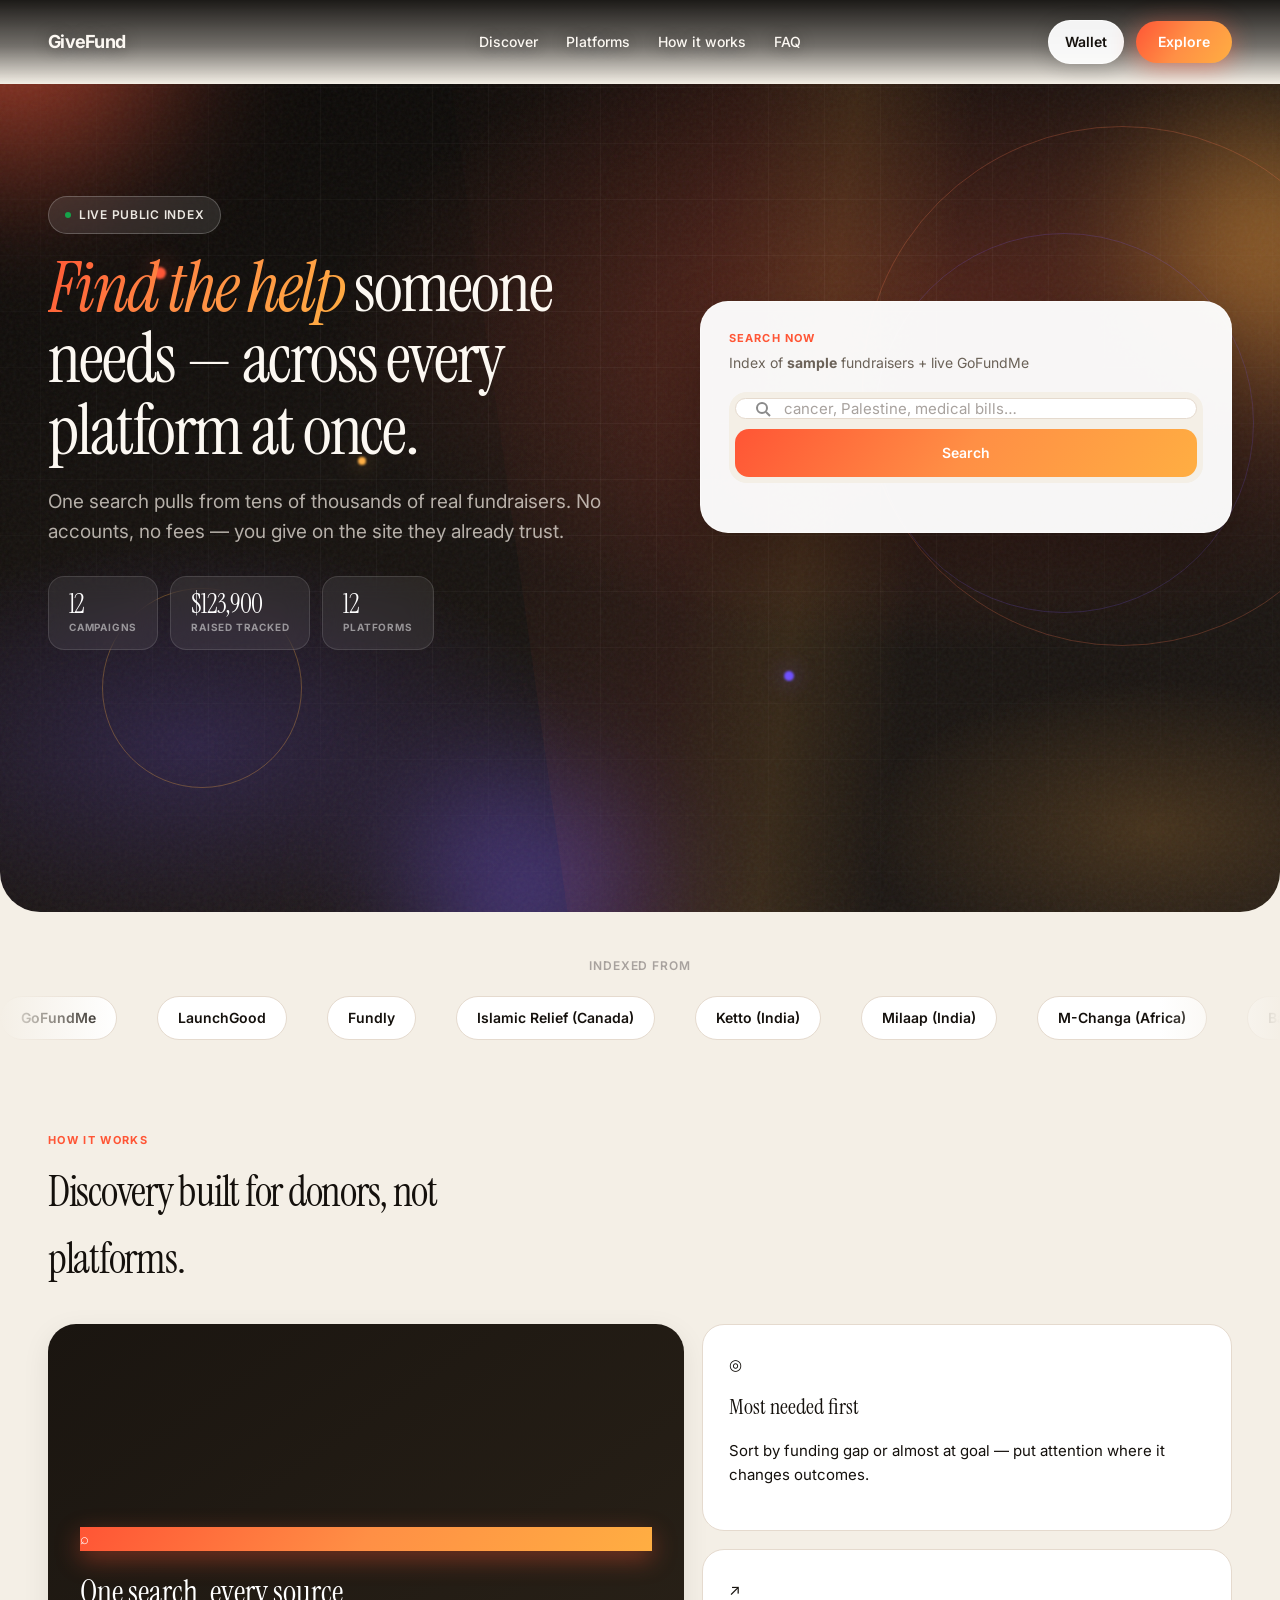
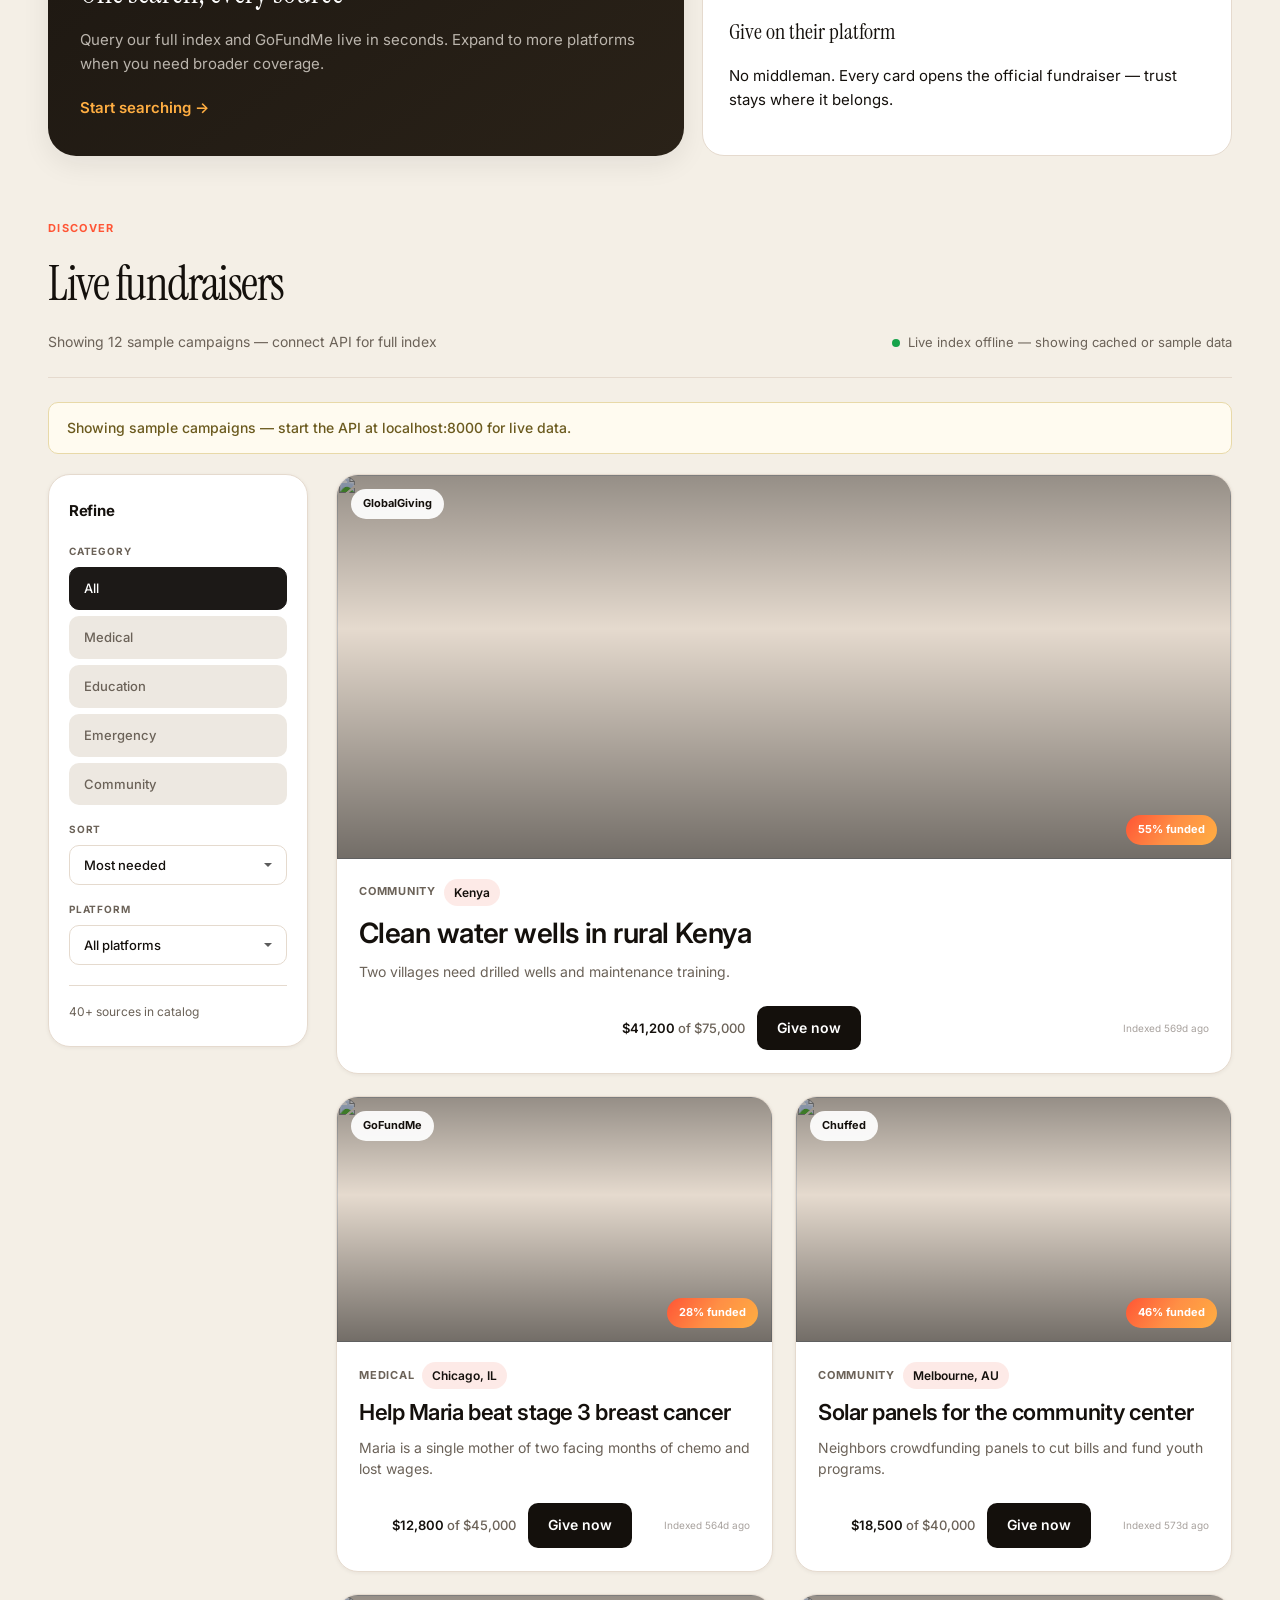
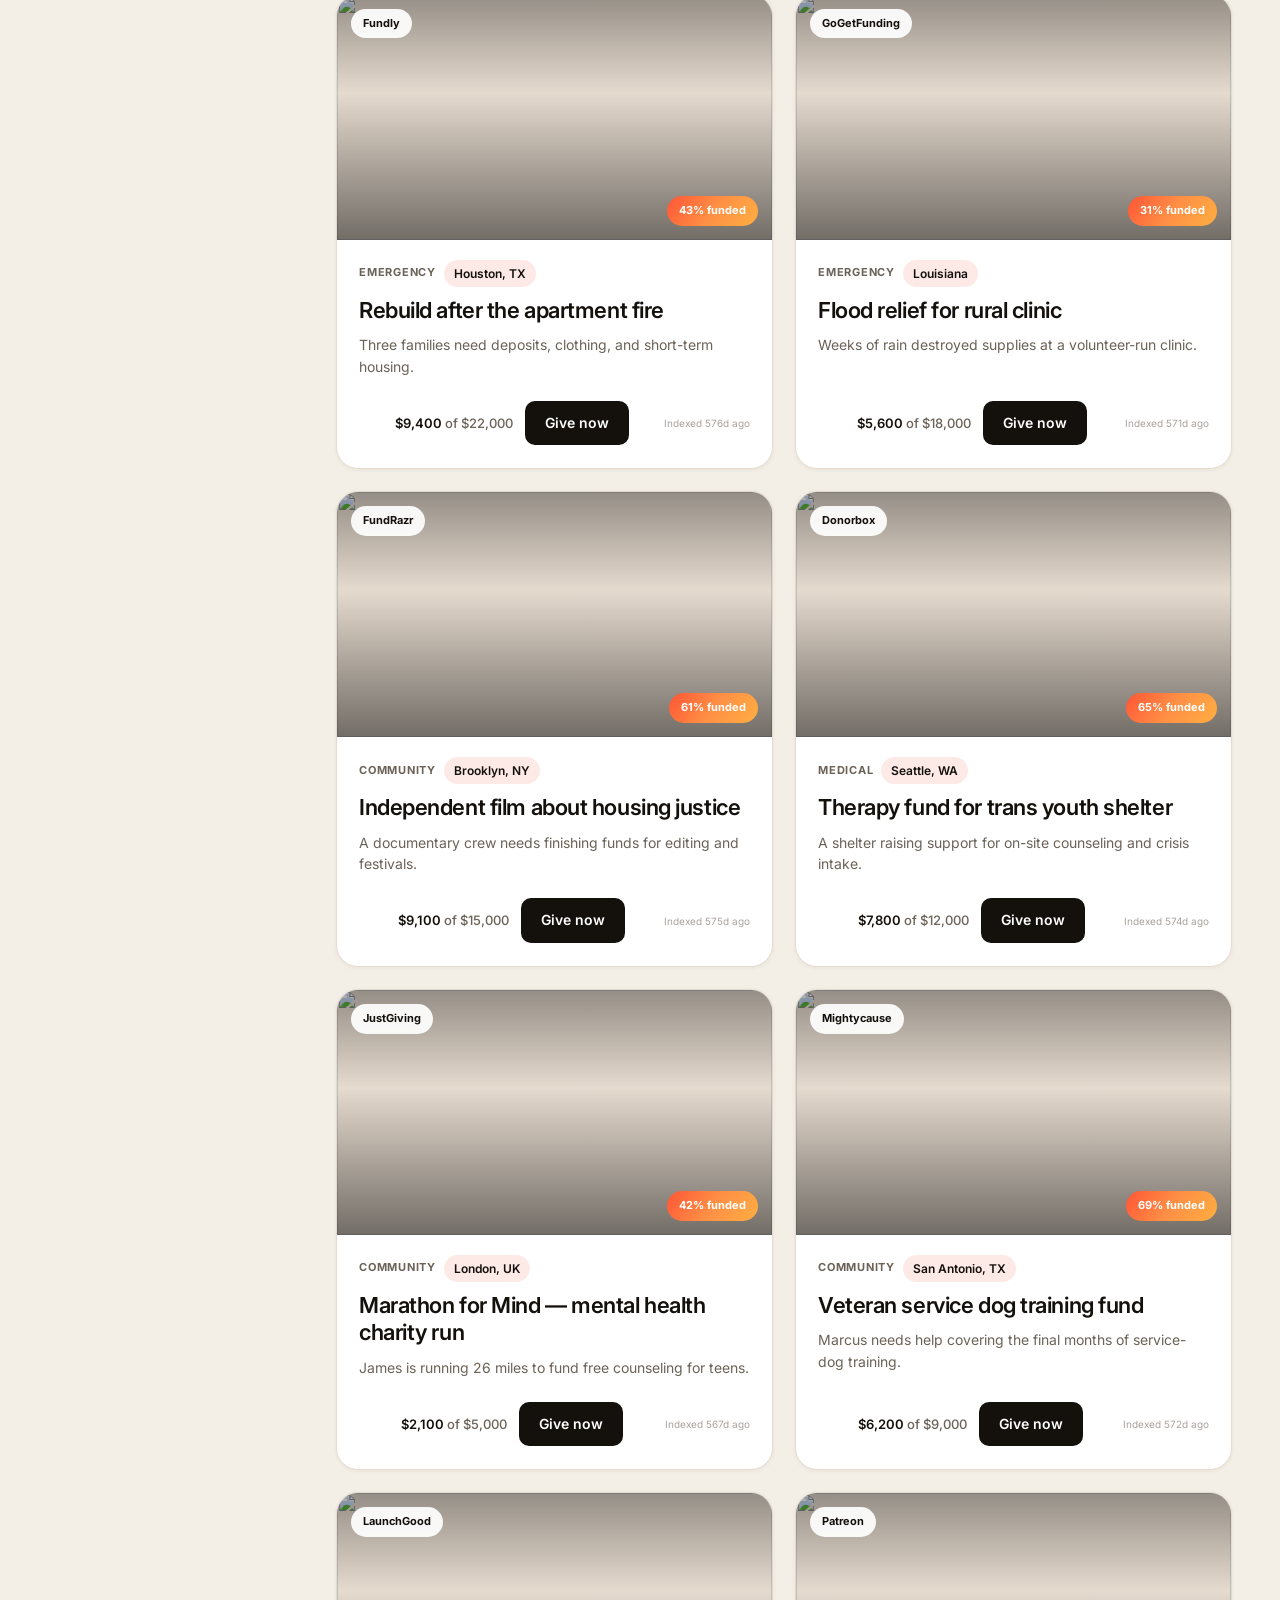
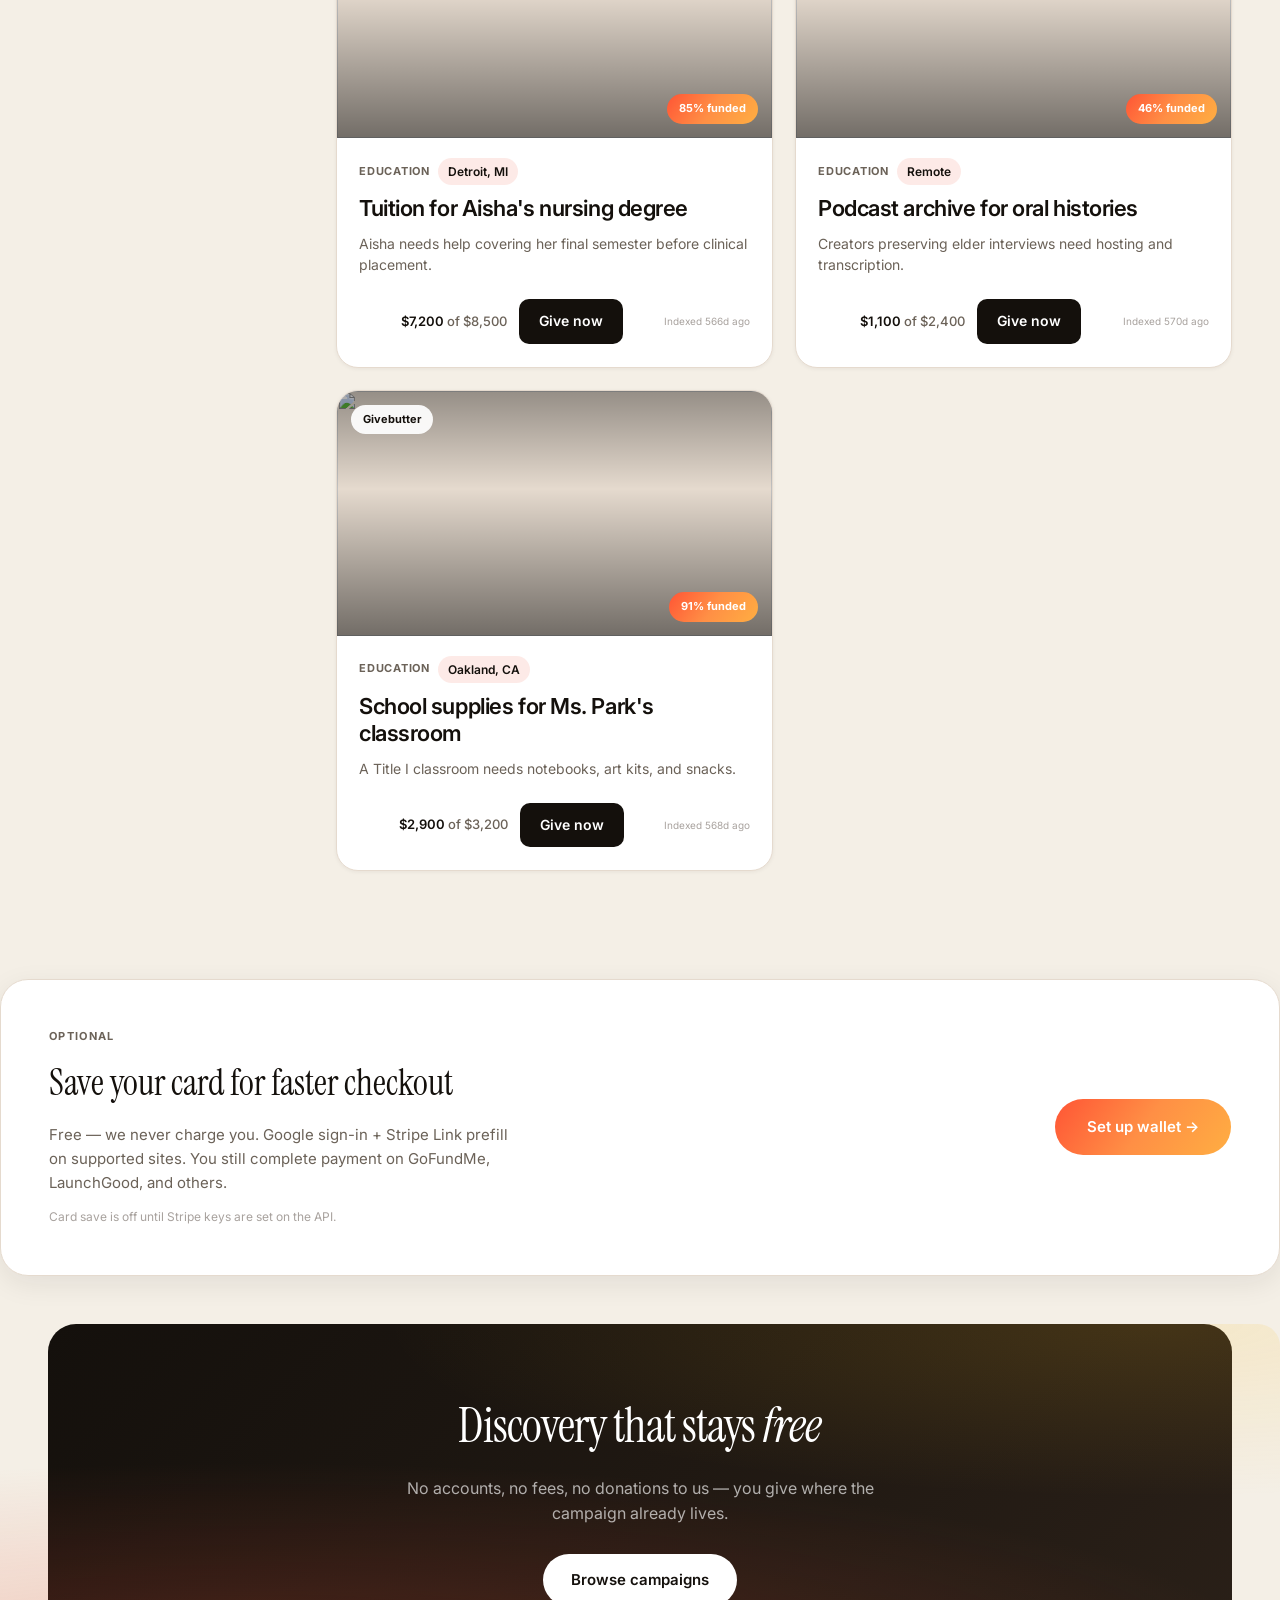
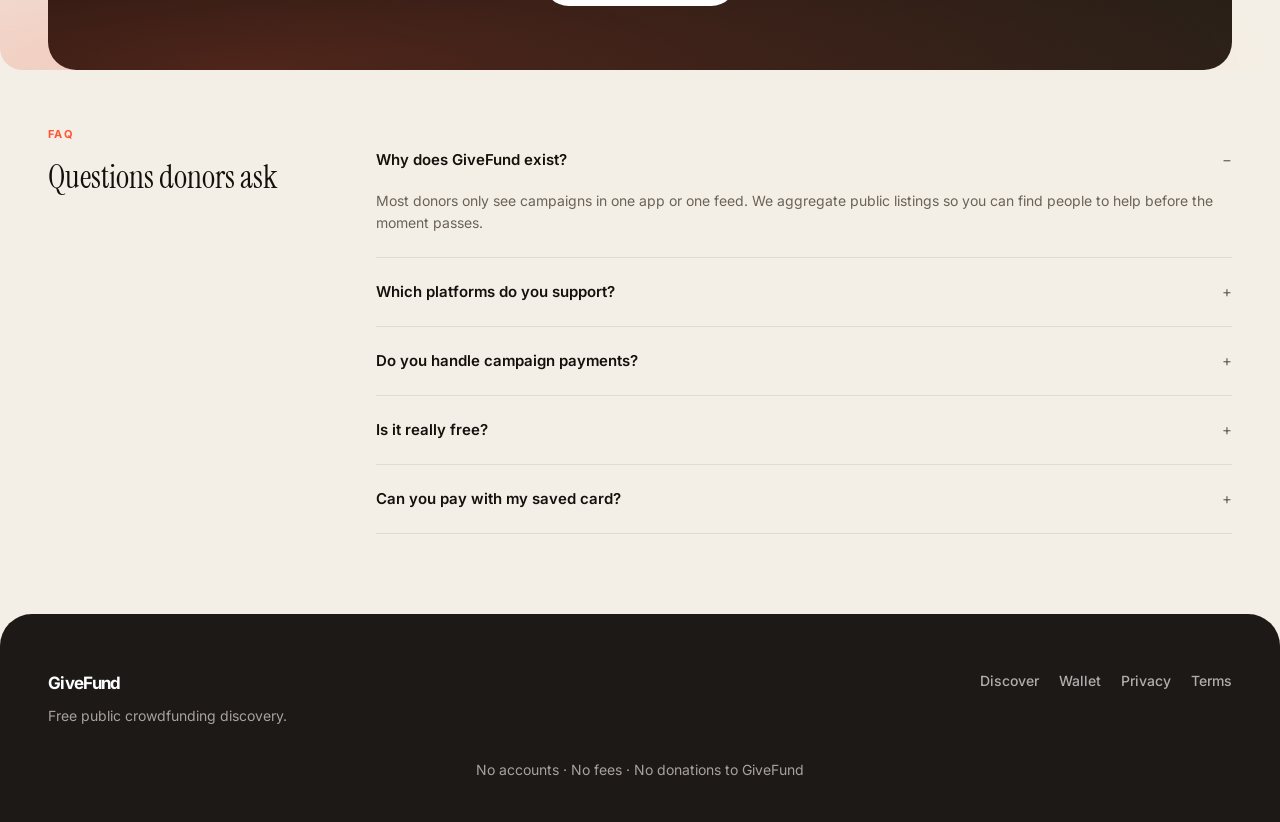
==== commit dc8d2880: "fix: vibrant hero visuals and nav contrast on white areas Co-authored-by: Cursor <cursoragent@cursor" ====
--- a/frontend/index.html
+++ b/frontend/index.html
@@ -990,6 +990,16 @@
     </nav>
 
     <header class="hero">
+      <div class="hero-decor" aria-hidden="true">
+        <div class="hero-grid-lines"></div>
+        <span class="hero-ring hero-ring-1"></span>
+        <span class="hero-ring hero-ring-2"></span>
+        <span class="hero-ring hero-ring-3"></span>
+        <span class="hero-beam"></span>
+        <span class="hero-float hero-float-1"></span>
+        <span class="hero-float hero-float-2"></span>
+        <span class="hero-float hero-float-3"></span>
+      </div>
       <div class="hero-aurora" aria-hidden="true">
         <span class="orb orb-a"></span>
         <span class="orb orb-b"></span>
--- a/frontend/css/motion.css
+++ b/frontend/css/motion.css
@@ -84,12 +84,7 @@
   opacity: 0.35;
 }
 
-.hero h1 em {
-  background: linear-gradient(120deg, var(--accent) 0%, #c2410c 45%, var(--ink) 100%);
-  -webkit-background-clip: text;
-  background-clip: text;
-  color: transparent;
-}
+/* h1 em gradient overridden in redesign.css for dark hero */
 
 .hero-badge {
   display: inline-flex;
--- a/frontend/css/redesign.css
+++ b/frontend/css/redesign.css
@@ -33,6 +33,43 @@
   max-width: 100%;
   background: transparent;
   border: none;
+  z-index: 200;
+}
+
+/* Readable on hero (incl. over white search card on the right) */
+.nav:not(.is-scrolled) {
+  background: linear-gradient(
+    180deg,
+    rgba(10, 8, 6, 0.92) 0%,
+    rgba(10, 8, 6, 0.55) 55%,
+    transparent 100%
+  );
+}
+
+.nav.is-scrolled {
+  background: rgba(255, 255, 255, 0.94) !important;
+  backdrop-filter: blur(16px) saturate(1.2);
+  -webkit-backdrop-filter: blur(16px) saturate(1.2);
+  border-bottom: 1px solid var(--border) !important;
+  box-shadow: 0 4px 24px rgba(20, 16, 12, 0.08);
+}
+
+.nav.is-scrolled .logo,
+.nav.is-scrolled .nav-links a {
+  color: var(--ink) !important;
+  text-shadow: none;
+}
+
+.nav.is-scrolled .nav-wallet {
+  color: var(--ink) !important;
+  background: var(--bg);
+  border: 1px solid var(--border);
+}
+
+.nav.is-scrolled .nav-cta {
+  background: var(--ink) !important;
+  color: #fff !important;
+  border: none;
 }
 
 .nav .logo {
@@ -64,24 +101,206 @@
   transition: background 0.2s, color 0.2s;
 }
 
+.nav:not(.is-scrolled) .logo,
+.nav:not(.is-scrolled) .nav-links a {
+  color: #FCF8F2 !important;
+  text-shadow: 0 1px 16px rgba(0, 0, 0, 0.45);
+}
+
+.nav:not(.is-scrolled) .nav-links a:hover {
+  color: #fff !important;
+}
+
+/* Wallet sits over white search card — use dark text on light pill */
 .nav:not(.is-scrolled) .nav-wallet {
-  color: rgba(255, 255, 255, 0.85);
-}
-.nav:not(.is-scrolled) .nav-wallet:hover { background: rgba(255,255,255,0.1); color: #fff; }
-.nav.is-scrolled .nav-wallet { color: var(--muted); }
-.nav.is-scrolled .nav-wallet:hover { color: var(--ink); background: var(--border); }
+  color: var(--ink) !important;
+  background: rgba(255, 255, 255, 0.94);
+  border: 1px solid rgba(255, 255, 255, 0.6);
+  box-shadow: 0 4px 20px rgba(0, 0, 0, 0.15);
+  text-shadow: none;
+}
+
+.nav:not(.is-scrolled) .nav-wallet:hover {
+  background: #fff;
+  color: var(--accent) !important;
+}
+
+.nav:not(.is-scrolled) .nav-cta {
+  background: var(--grad-warm) !important;
+  color: #fff !important;
+  border: none;
+  box-shadow: 0 4px 24px rgba(255, 85, 53, 0.45);
+  text-shadow: none;
+}
 
 .nav-left { display: contents; }
 
 /* ─── HERO: 2-column split ─── */
 .hero {
+  position: relative;
+  overflow: hidden;
   min-height: min(92vh, 880px);
   margin: 0;
   padding: 100px var(--page-pad) 64px;
   max-width: none;
   border-radius: 0 0 40px 40px;
-  background: linear-gradient(165deg, #12100D 0%, #1C1712 55%, #261F18 100%);
+  background:
+    radial-gradient(ellipse 90% 70% at 75% 30%, rgba(255, 90, 60, 0.28) 0%, transparent 55%),
+    radial-gradient(ellipse 60% 50% at 15% 80%, rgba(124, 92, 255, 0.22) 0%, transparent 50%),
+    radial-gradient(ellipse 50% 40% at 90% 90%, rgba(255, 174, 66, 0.18) 0%, transparent 45%),
+    linear-gradient(165deg, #0A0806 0%, #15110E 40%, #1E1814 100%);
   text-align: left;
+}
+
+/* Kill muddy grey photo overlay */
+.hero .hero-bg {
+  display: none !important;
+}
+
+.hero .hero-aurora {
+  opacity: 1;
+  filter: blur(48px);
+  z-index: 1;
+}
+
+.hero .hero-aurora .orb-a {
+  background: radial-gradient(circle, rgba(255, 90, 60, 0.75) 0%, transparent 68%);
+}
+
+.hero .hero-aurora .orb-b {
+  background: radial-gradient(circle, rgba(255, 174, 66, 0.55) 0%, transparent 68%);
+}
+
+.hero .hero-aurora .orb-c {
+  background: radial-gradient(circle, rgba(124, 92, 255, 0.5) 0%, transparent 68%);
+}
+
+/* Decorative elements (always visible) */
+.hero-decor {
+  position: absolute;
+  inset: 0;
+  z-index: 2;
+  pointer-events: none;
+  overflow: hidden;
+}
+
+.hero-grid-lines {
+  position: absolute;
+  inset: -20% -10%;
+  background-image:
+    linear-gradient(rgba(255, 255, 255, 0.04) 1px, transparent 1px),
+    linear-gradient(90deg, rgba(255, 255, 255, 0.04) 1px, transparent 1px);
+  background-size: 56px 56px;
+  mask-image: radial-gradient(ellipse 80% 70% at 50% 40%, black 20%, transparent 75%);
+  -webkit-mask-image: radial-gradient(ellipse 80% 70% at 50% 40%, black 20%, transparent 75%);
+}
+
+.hero-ring {
+  position: absolute;
+  border-radius: 50%;
+  border: 1px solid rgba(255, 255, 255, 0.12);
+  animation: ring-spin 40s linear infinite;
+}
+
+.hero-ring-1 {
+  width: min(520px, 70vw);
+  height: min(520px, 70vw);
+  top: 5%;
+  right: -8%;
+  border-color: rgba(255, 120, 80, 0.25);
+}
+
+.hero-ring-2 {
+  width: min(380px, 55vw);
+  height: min(380px, 55vw);
+  top: 18%;
+  right: 2%;
+  animation-direction: reverse;
+  animation-duration: 28s;
+  border-color: rgba(124, 92, 255, 0.2);
+}
+
+.hero-ring-3 {
+  width: min(200px, 30vw);
+  height: min(200px, 30vw);
+  bottom: 15%;
+  left: 8%;
+  border-color: rgba(255, 174, 66, 0.3);
+  animation-duration: 22s;
+}
+
+@keyframes ring-spin {
+  to { transform: rotate(360deg); }
+}
+
+.hero-beam {
+  position: absolute;
+  top: -20%;
+  right: 20%;
+  width: 40%;
+  height: 140%;
+  background: linear-gradient(
+    105deg,
+    transparent 0%,
+    rgba(255, 90, 60, 0.08) 40%,
+    rgba(255, 174, 66, 0.12) 55%,
+    transparent 70%
+  );
+  transform: rotate(-8deg);
+  animation: beam-shift 8s ease-in-out infinite alternate;
+}
+
+@keyframes beam-shift {
+  from { opacity: 0.6; transform: rotate(-8deg) translateX(-3%); }
+  to { opacity: 1; transform: rotate(-8deg) translateX(3%); }
+}
+
+.hero-float {
+  position: absolute;
+  border-radius: 50%;
+  filter: blur(1px);
+  animation: float-drift 6s ease-in-out infinite alternate;
+}
+
+.hero-float-1 {
+  width: 12px;
+  height: 12px;
+  top: 22%;
+  left: 12%;
+  background: #FF5535;
+  box-shadow: 0 0 24px rgba(255, 85, 53, 0.8);
+}
+
+.hero-float-2 {
+  width: 8px;
+  height: 8px;
+  top: 45%;
+  left: 28%;
+  background: #FFAE42;
+  animation-delay: -2s;
+  box-shadow: 0 0 20px rgba(255, 174, 66, 0.7);
+}
+
+.hero-float-3 {
+  width: 10px;
+  height: 10px;
+  bottom: 28%;
+  right: 38%;
+  background: #6E4FFF;
+  animation-delay: -4s;
+  box-shadow: 0 0 22px rgba(110, 79, 255, 0.75);
+}
+
+@keyframes float-drift {
+  from { transform: translate(0, 0); }
+  to { transform: translate(12px, -18px); }
+}
+
+.hero .hero-badge {
+  background: rgba(255, 255, 255, 0.1) !important;
+  border: 1px solid rgba(255, 255, 255, 0.22) !important;
+  color: rgba(252, 248, 242, 0.92) !important;
+  backdrop-filter: blur(12px);
 }
 
 .hero-inner.hero-split {
@@ -103,6 +322,13 @@
   line-height: 1.02;
   color: #FCF8F2;
   text-align: left;
+}
+
+.hero h1 em {
+  background: var(--grad-warm);
+  -webkit-background-clip: text;
+  background-clip: text;
+  color: transparent;
 }
 
 .hero-lead {
@@ -221,19 +447,16 @@
 
 .hero-actions { display: none; }
 
-.hero-3d-canvas { z-index: 0; }
-.hero-aurora, .hero-grain, .hero-bg { z-index: 0; }
-.hero-inner { z-index: 1; position: relative; }
-
-/* Nav on dark hero */
-.nav:not(.is-scrolled) .logo,
-.nav:not(.is-scrolled) .nav-links a { color: #FCF8F2; }
-.nav:not(.is-scrolled) .nav-links a { color: rgba(252, 248, 242, 0.7); }
-.nav:not(.is-scrolled) .nav-cta {
-  background: var(--grad-warm);
-  border: none;
-  color: #fff;
-}
+.hero-3d-canvas {
+  z-index: 3 !important;
+  opacity: 0;
+}
+.hero-3d-canvas.ready {
+  opacity: 1 !important;
+}
+
+.hero-grain { z-index: 4; opacity: 0.06; }
+.hero-inner { z-index: 10; position: relative; }
 
 /* ─── SECTION EYEBROW ─── */
 .section-eyebrow {
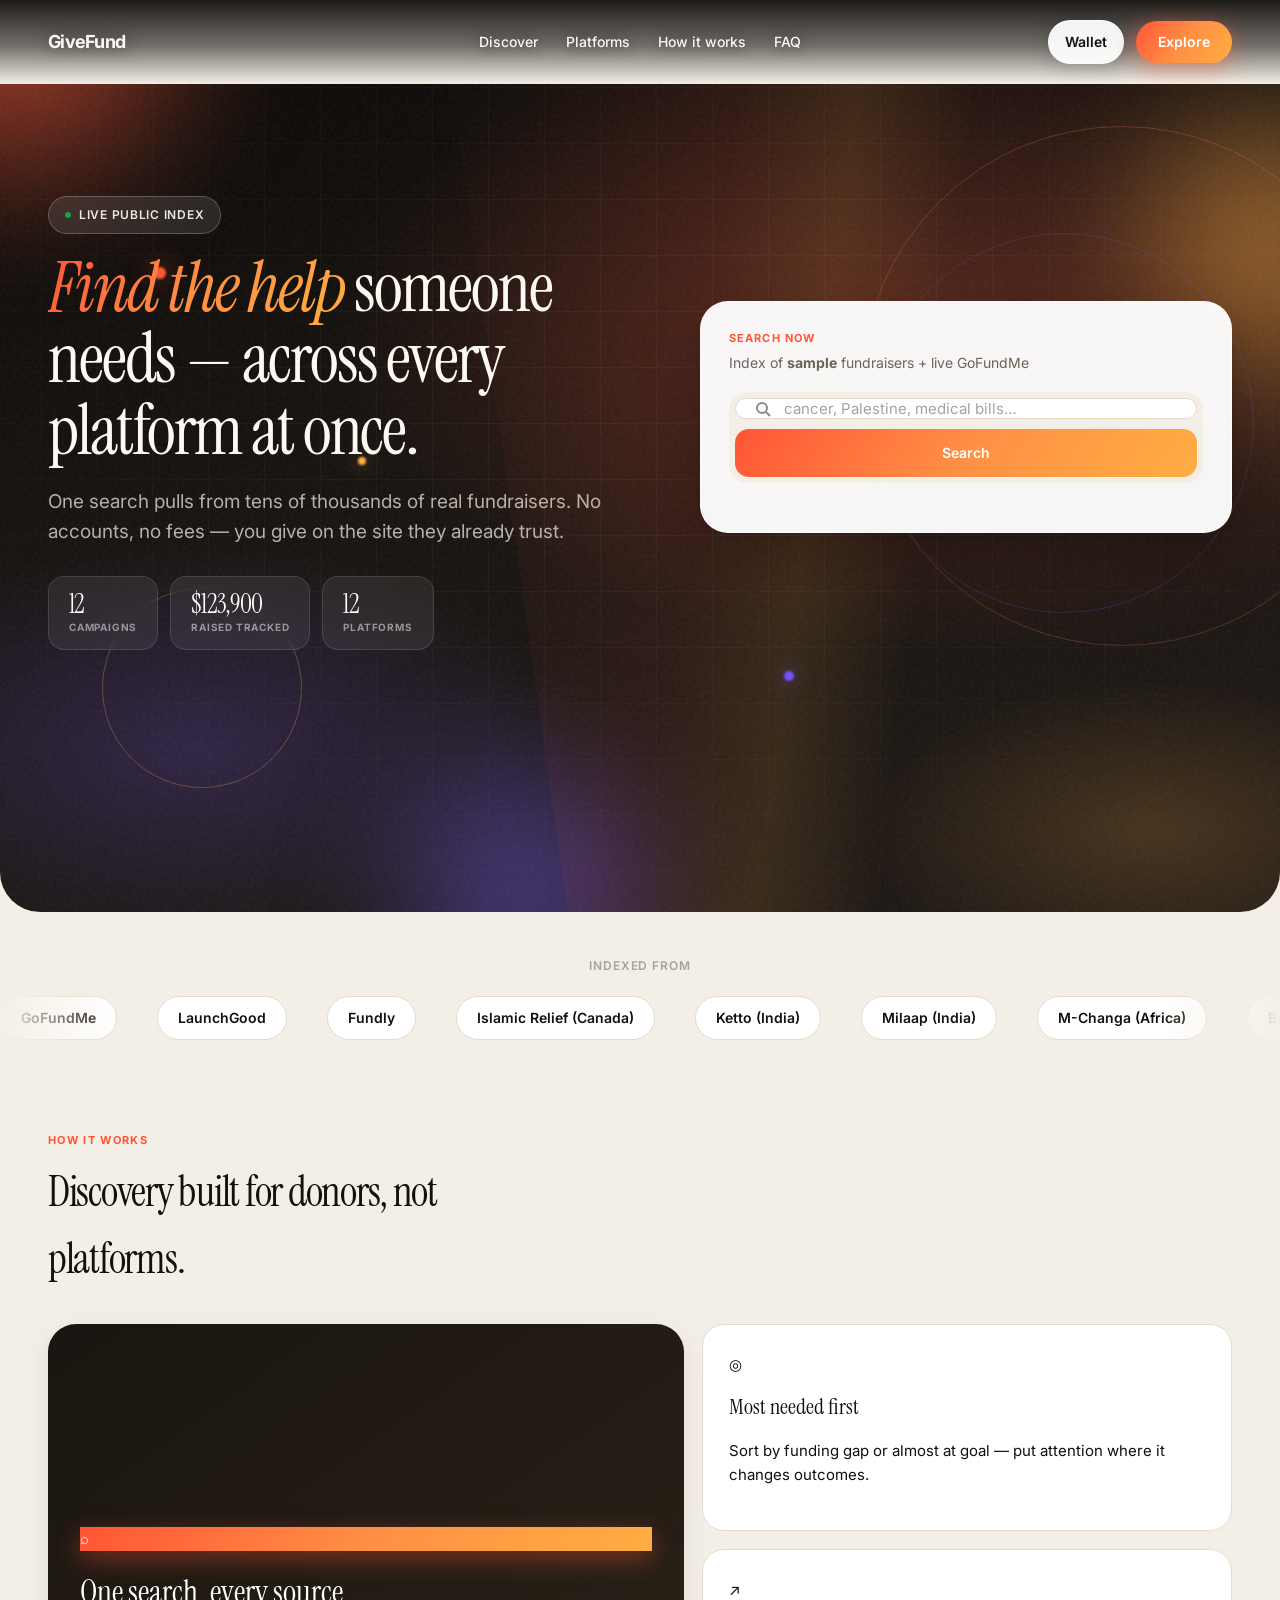
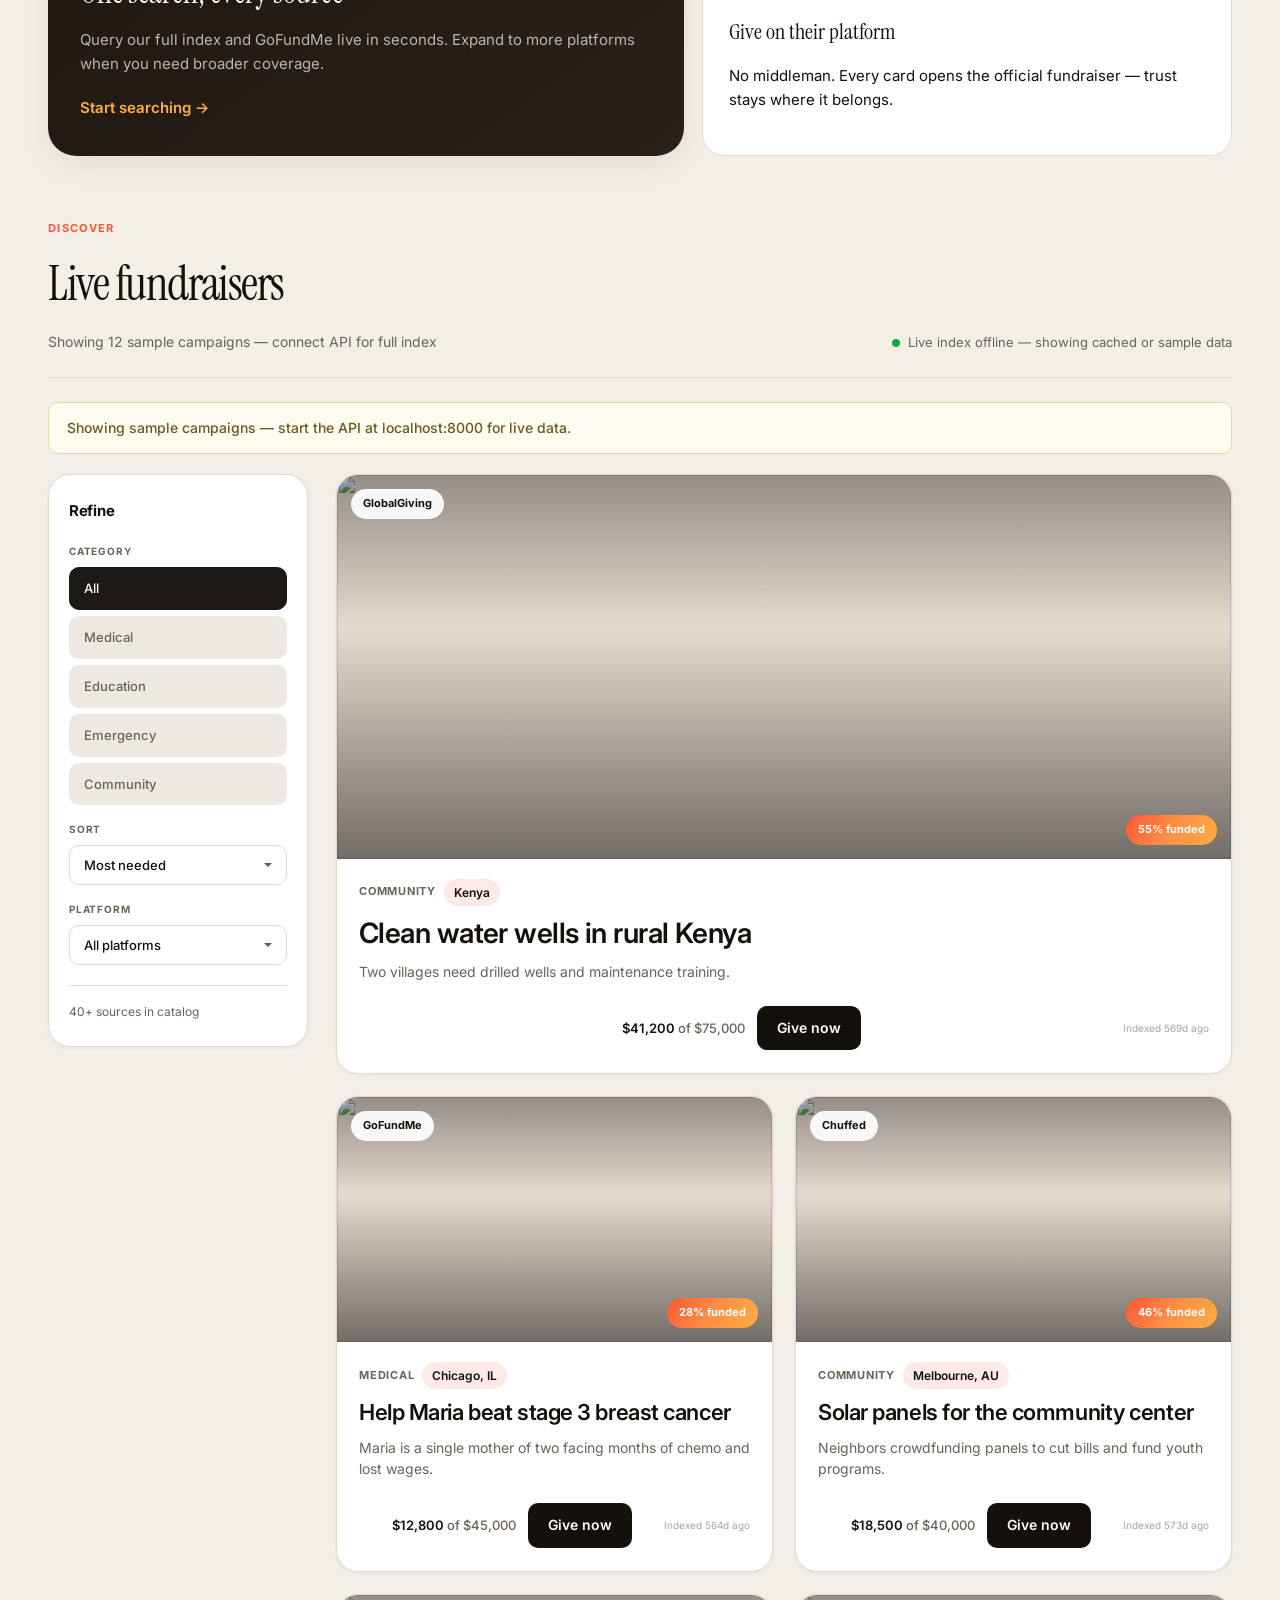
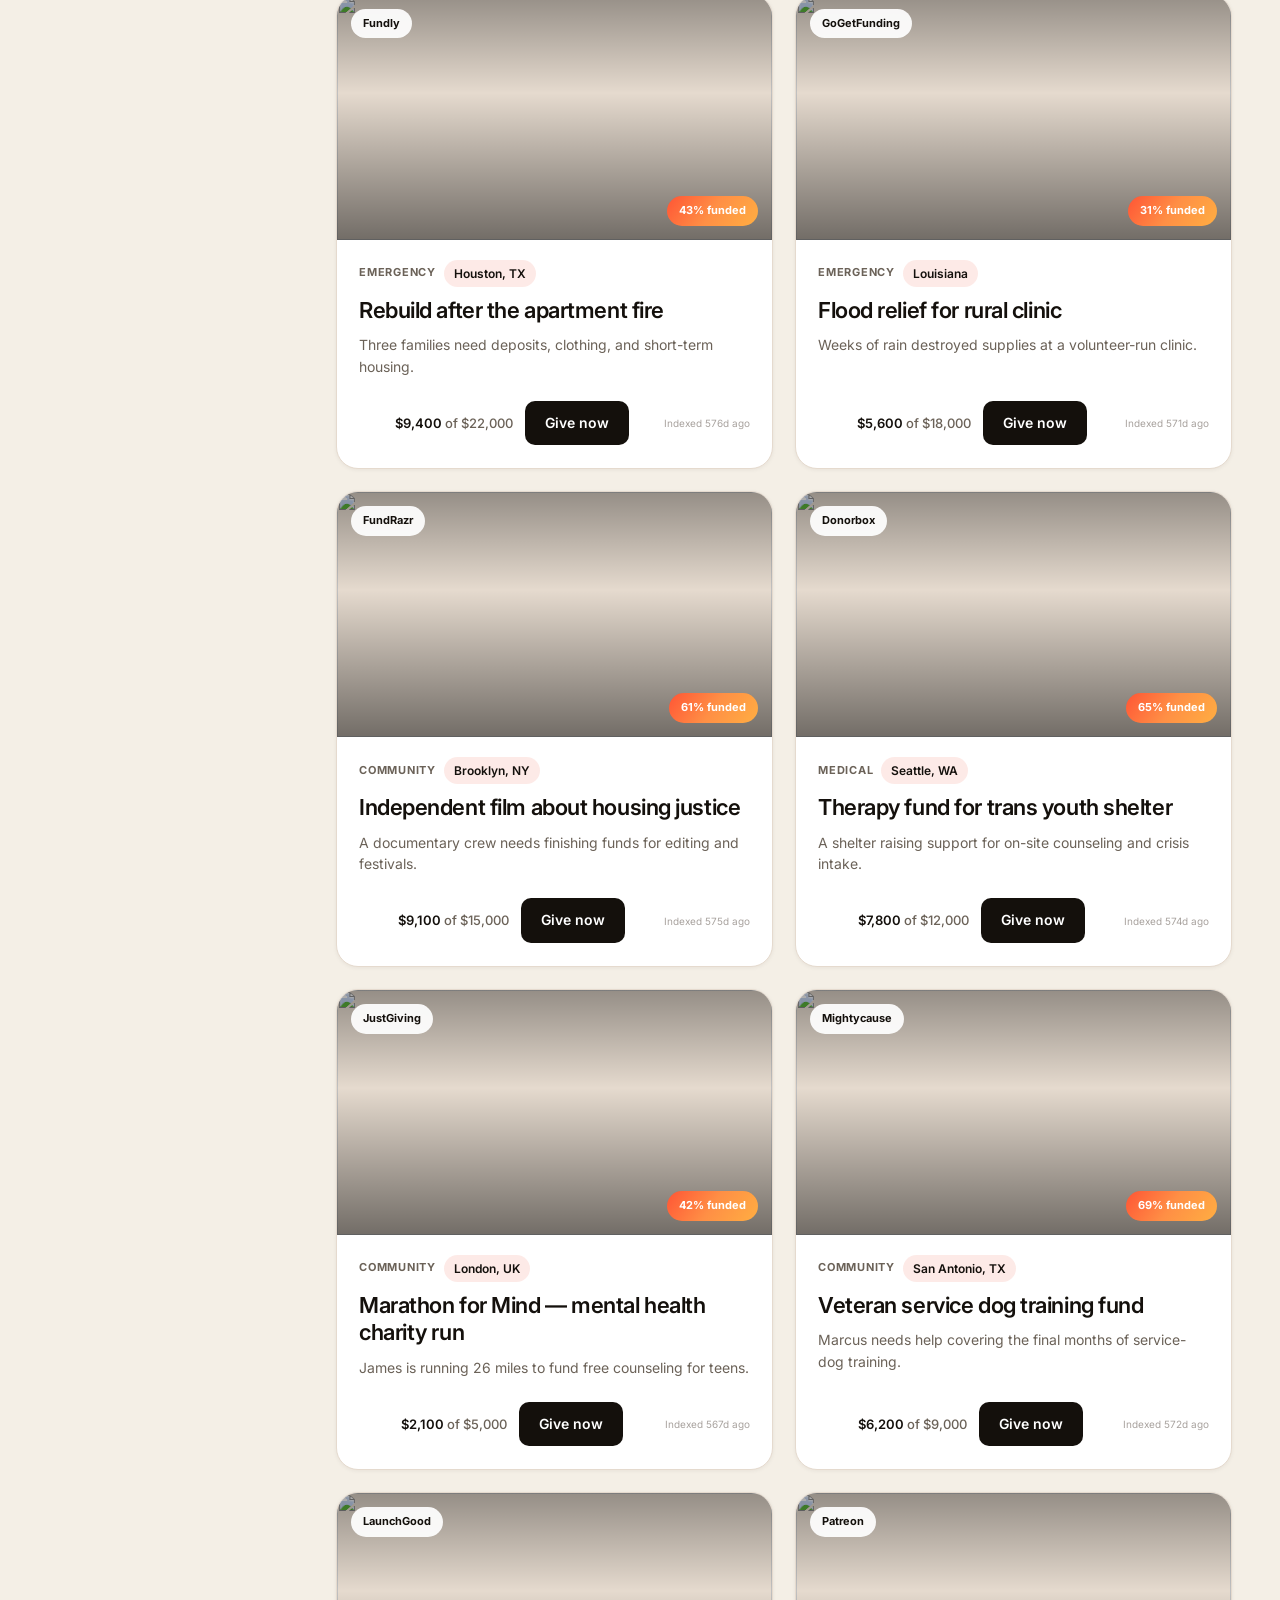
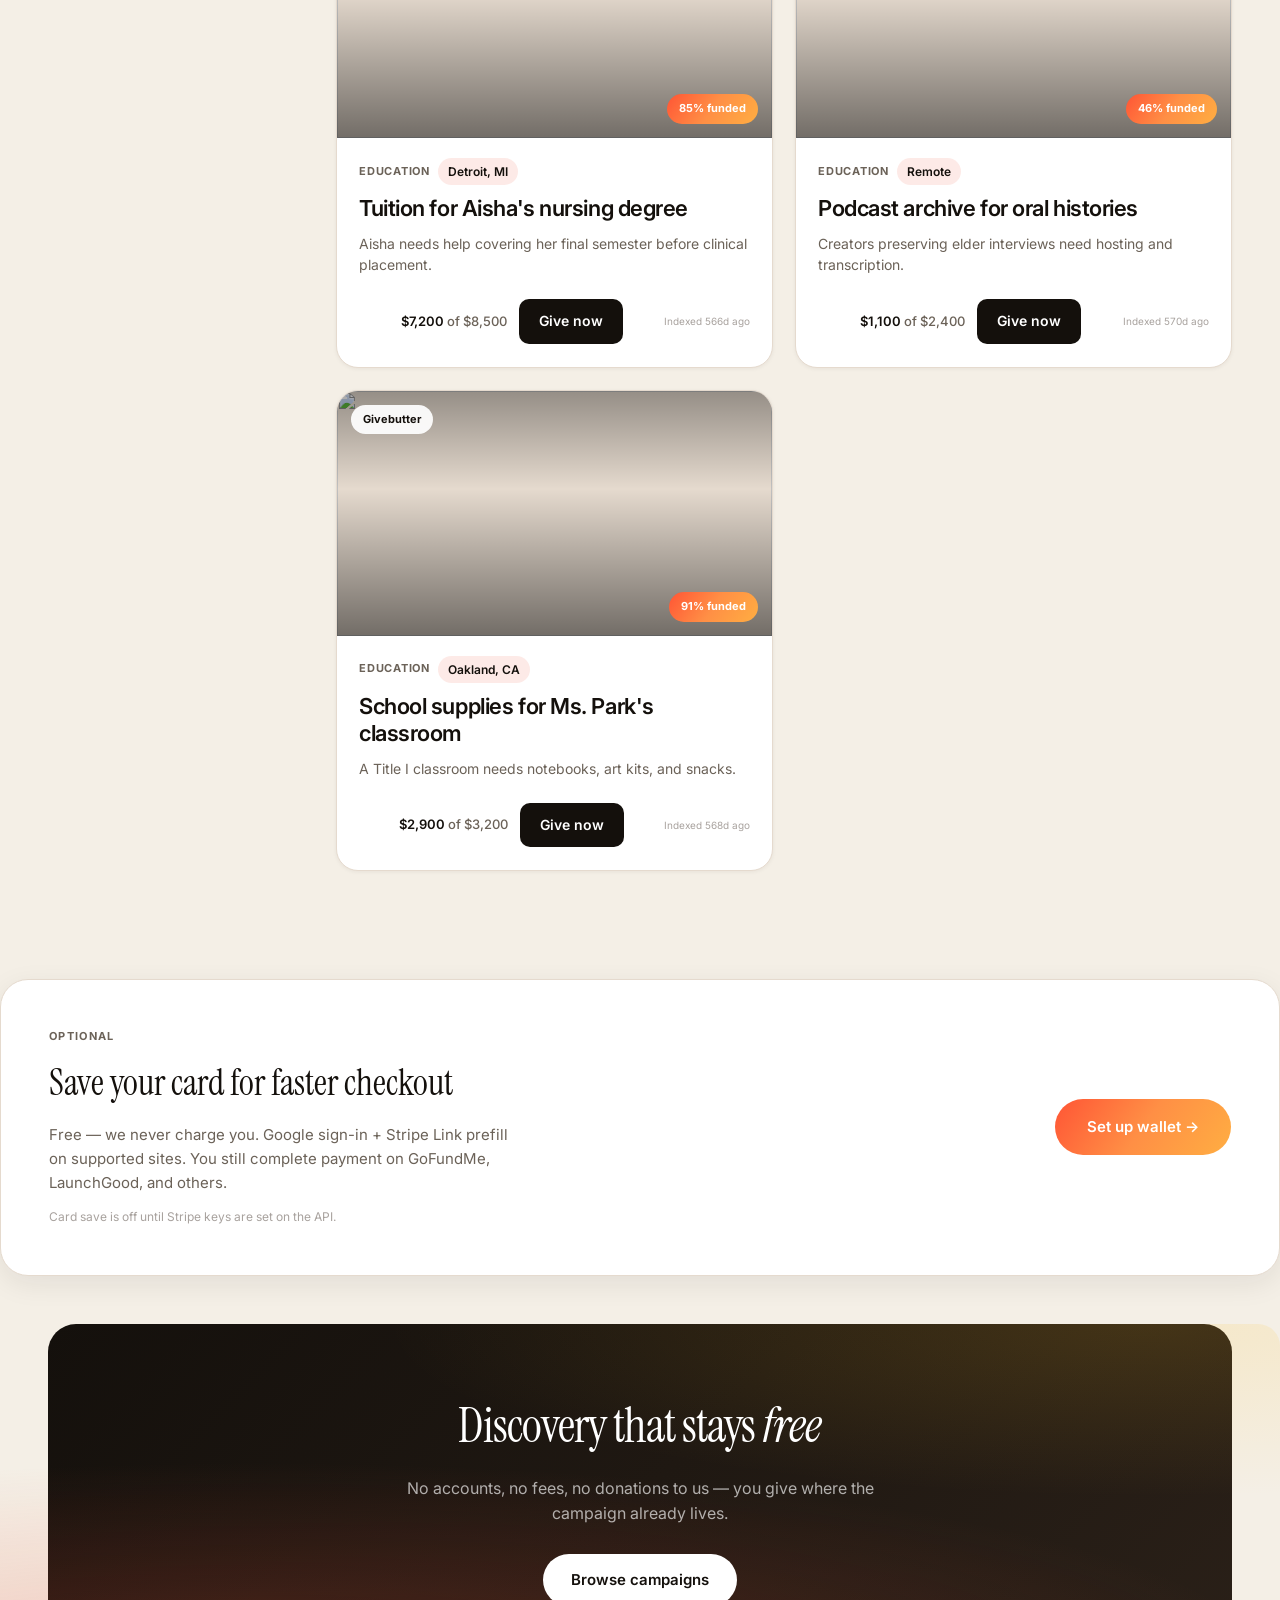
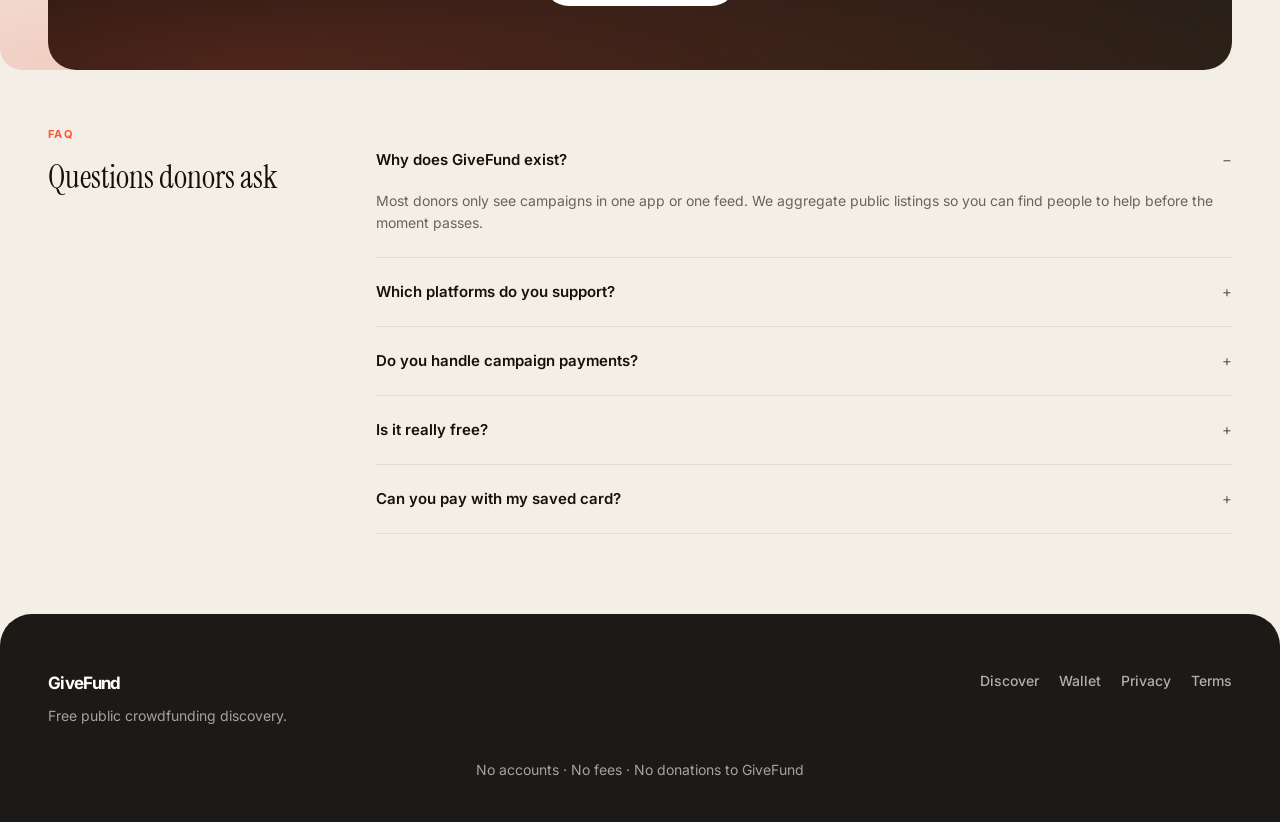
==== commit eade38dc: "fix: show all sections below hero, mobile nav and layout QA Co-authored-by: Cursor <cursoragent@curs" ====
--- a/frontend/index.html
+++ b/frontend/index.html
@@ -986,6 +986,7 @@
       <div class="nav-actions">
         <a class="nav-wallet" href="wallet.html">Wallet</a>
         <a class="nav-cta" href="#campaigns">Explore</a>
+        <button type="button" class="nav-toggle" id="navToggle" aria-label="Open menu" aria-expanded="false">Menu</button>
       </div>
     </nav>
 
@@ -1029,7 +1030,7 @@
             </div>
           </div>
         </div>
-        <div class="hero-search-card" data-reveal>
+        <div class="hero-search-card">
           <p class="hero-search-kicker">Search now</p>
           <p class="hero-search-hint">Index of <strong id="feedIndexCount">—</strong> fundraisers + live GoFundMe</p>
           <div class="search-panel">
@@ -1044,13 +1045,13 @@
       </div>
     </header>
 
-    <section id="platforms" class="marquee-section" aria-label="Supported platforms" data-reveal>
+    <section id="platforms" class="marquee-section" aria-label="Supported platforms">
       <p class="marquee-label">Indexed from</p>
       <div class="marquee-inner" id="marqueeA"></div>
     </section>
 
     <section id="how" class="bento" aria-label="How it works">
-      <div class="bento-intro" data-reveal>
+      <div class="bento-intro">
         <p class="section-eyebrow">How it works</p>
         <h2>Discovery built for donors, not platforms.</h2>
       </div>
@@ -1074,7 +1075,7 @@
       </div>
     </section>
 
-    <section id="campaigns" class="discover" data-reveal>
+    <section id="campaigns" class="discover">
       <header class="discover-head">
         <div class="discover-head-text">
           <p class="section-eyebrow">Discover</p>
@@ -1137,7 +1138,7 @@
       </div>
     </section>
 
-    <section id="wallet" class="wallet-split" aria-labelledby="walletTitle" data-reveal>
+    <section id="wallet" class="wallet-split" aria-labelledby="walletTitle">
       <div class="wallet-split-copy">
         <p class="section-eyebrow">Optional</p>
         <h2 id="walletTitle">Save your card for faster checkout</h2>
@@ -1155,7 +1156,7 @@
       </div>
     </section>
 
-    <section class="cta-band" data-reveal>
+    <section class="cta-band">
       <div class="cta-band-inner">
         <h2>Discovery that stays <em>free</em></h2>
         <p>No accounts, no fees, no donations to us — you give where the campaign already lives.</p>
@@ -1163,7 +1164,7 @@
       </div>
     </section>
 
-    <section id="faq" class="faq-grid" data-reveal>
+    <section id="faq" class="faq-grid">
       <div class="faq-intro">
         <p class="section-eyebrow">FAQ</p>
         <h2>Questions donors ask</h2>
--- a/frontend/css/motion.css
+++ b/frontend/css/motion.css
@@ -261,15 +261,18 @@
 }
 
 /* ── Scroll reveal ── */
-[data-reveal] {
+/* Only campaign/bento cards fade in — not whole page sections */
+.signal-card[data-reveal],
+.bento-cell[data-reveal] {
   opacity: 0;
-  transform: translateY(28px);
+  transform: translateY(20px);
   transition:
-    opacity 0.7s var(--ease-out-expo),
-    transform 0.7s var(--ease-out-expo);
-}
-
-[data-reveal].is-visible {
+    opacity 0.55s var(--ease-out-expo),
+    transform 0.55s var(--ease-out-expo);
+}
+
+.signal-card[data-reveal].is-visible,
+.bento-cell[data-reveal].is-visible {
   opacity: 1;
   transform: translateY(0);
 }
--- a/frontend/css/redesign.css
+++ b/frontend/css/redesign.css
@@ -22,7 +22,25 @@
   --content-max: 1280px;
 }
 
-body { background: var(--bg); }
+body {
+  background: var(--bg);
+  overflow-x: hidden;
+}
+
+.shell {
+  overflow-x: hidden;
+}
+
+/* Page sections always visible (cards use data-reveal only) */
+.marquee-section,
+.bento,
+.discover,
+.wallet-split,
+.cta-band,
+.faq-grid {
+  opacity: 1 !important;
+  transform: none !important;
+}
 
 /* ─── NAV: logo | links | actions ─── */
 .nav {
@@ -134,6 +152,33 @@
 }
 
 .nav-left { display: contents; }
+
+.nav-toggle {
+  display: none;
+  align-items: center;
+  justify-content: center;
+  min-height: 44px;
+  min-width: 44px;
+  padding: 0 14px;
+  border-radius: 10px;
+  border: 1px solid var(--border);
+  background: var(--surface);
+  font-size: 13px;
+  font-weight: 700;
+  cursor: pointer;
+  font-family: inherit;
+}
+
+.nav:not(.is-scrolled) .nav-toggle {
+  background: rgba(255, 255, 255, 0.12);
+  border-color: rgba(255, 255, 255, 0.25);
+  color: #fff;
+}
+
+.nav.is-scrolled .nav-toggle {
+  color: var(--ink);
+  background: var(--bg);
+}
 
 /* ─── HERO: 2-column split ─── */
 .hero {
@@ -560,6 +605,8 @@
   max-width: var(--content-max);
   margin: 0 auto;
   padding: 24px var(--page-pad) 80px;
+  min-height: 40vh;
+  background: var(--bg);
 }
 
 .discover-head {
@@ -950,23 +997,239 @@
   .pills-stack { flex-direction: row; flex-wrap: wrap; }
   .pills-stack .pill { width: auto; }
   .faq-grid { grid-template-columns: 1fr; }
+  .campaign-masonry { grid-template-columns: 1fr; }
+  .campaign-masonry .signal-card:first-child { grid-column: auto; }
 }
 
 @media (max-width: 768px) {
+  :root {
+    --page-pad: 16px;
+  }
+
   .nav {
     grid-template-columns: 1fr auto;
     grid-template-areas: "logo actions";
-  }
-  .nav-links { display: none; }
-  .nav .logo { grid-area: logo; }
-  .nav-actions { grid-area: actions; }
-  .campaign-masonry { grid-template-columns: 1fr; }
-  .campaign-masonry .signal-card:first-child { grid-column: auto; }
-  .wallet-split { grid-template-columns: 1fr; text-align: center; }
-  .hero { border-radius: 0 0 24px 24px; padding-top: 88px; }
+    padding: 14px var(--page-pad);
+    gap: 8px;
+  }
+
+  .nav .logo { grid-area: logo; font-size: 16px; }
+  .nav-links {
+    display: none;
+    position: fixed;
+    top: 64px;
+    left: var(--page-pad);
+    right: var(--page-pad);
+    z-index: 300;
+    flex-direction: column;
+    gap: 4px;
+    padding: 12px;
+    border-radius: 16px;
+    background: rgba(255, 255, 255, 0.98);
+    border: 1px solid var(--border);
+    box-shadow: var(--shadow-lg);
+  }
+
+  .nav.nav-open .nav-links {
+    display: flex;
+  }
+
+  .nav.nav-open .nav-links a {
+    color: var(--ink) !important;
+    text-shadow: none;
+    padding: 14px 16px;
+    border-radius: 10px;
+    font-size: 16px;
+  }
+
+  .nav.nav-open .nav-links a:hover {
+    background: var(--bg);
+  }
+
+  .nav-actions {
+    grid-area: actions;
+    gap: 8px;
+  }
+
+  .nav-toggle { display: inline-flex; }
+
+  .nav-wallet {
+    padding: 10px 12px;
+    font-size: 13px;
+  }
+
+  .nav-cta {
+    padding: 10px 14px;
+    font-size: 13px;
+  }
+
+  /* Hero: shorter on mobile so content below is reachable */
+  .hero {
+    min-height: auto;
+    padding: 88px var(--page-pad) 40px;
+    border-radius: 0 0 24px 24px;
+  }
+
+  .hero h1 {
+    font-size: clamp(32px, 9vw, 44px);
+  }
+
+  .hero-stat-pills {
+    gap: 8px;
+  }
+
+  .stat-pill {
+    min-width: 0;
+    flex: 1 1 calc(33% - 8px);
+    padding: 12px 10px;
+  }
+
+  .stat-pill-value {
+    font-size: 20px;
+  }
+
+  .stat-pill-label {
+    font-size: 9px;
+  }
+
+  .hero-search-card {
+    padding: 20px 18px;
+  }
+
+  .hero-ring-1,
+  .hero-ring-2 {
+    opacity: 0.5;
+  }
+
+  .marquee-section {
+    padding: 28px 0;
+  }
+
+  .bento {
+    padding: 40px var(--page-pad) 32px;
+  }
+
+  .bento-feature {
+    min-height: 200px;
+    padding: 28px 22px;
+  }
+
+  .discover {
+    padding: 32px var(--page-pad) 56px;
+  }
+
+  .discover-head h2 {
+    font-size: 28px;
+  }
+
+  .sidebar-card {
+    padding: 18px 16px;
+  }
+
+  .pills-stack {
+    flex-direction: row;
+    flex-wrap: nowrap;
+    overflow-x: auto;
+    -webkit-overflow-scrolling: touch;
+    padding-bottom: 6px;
+    gap: 8px;
+  }
+
+  .pills-stack .pill {
+    flex-shrink: 0;
+    width: auto;
+    min-height: 44px;
+    padding: 10px 16px;
+  }
+
+  .select-full select {
+    min-height: 44px;
+    font-size: 16px;
+  }
+
+  .campaign-masonry {
+    grid-template-columns: 1fr;
+    gap: 16px;
+  }
+
+  .campaign-masonry .signal-card:first-child .card-media {
+    aspect-ratio: 16 / 10;
+  }
+
+  .card-progress-row {
+    flex-direction: column;
+    align-items: stretch;
+  }
+
+  .card-cta {
+    width: 100%;
+    text-align: center;
+    min-height: 48px;
+    display: flex;
+    align-items: center;
+    justify-content: center;
+  }
+
+  .wallet-split {
+    grid-template-columns: 1fr;
+    text-align: center;
+    padding: 32px var(--page-pad);
+    margin-left: var(--page-pad);
+    margin-right: var(--page-pad);
+  }
+
+  .wallet-cta {
+    width: 100%;
+    justify-content: center;
+  }
+
+  .cta-band {
+    padding: 0 var(--page-pad);
+    margin-bottom: 40px;
+  }
+
+  .cta-band-inner {
+    padding: 40px 24px;
+  }
+
+  .faq-grid {
+    padding: 0 var(--page-pad) 56px;
+    gap: 24px;
+  }
+
+  .footer {
+    padding: 40px var(--page-pad) 32px;
+  }
+
+  .footer-grid {
+    flex-direction: column;
+    align-items: center;
+    text-align: center;
+  }
+
+  .footer-links {
+    justify-content: center;
+  }
+
+  .btn-search,
+  .search-input,
+  .btn-expand-search,
+  .btn-load-more {
+    min-height: 48px;
+    font-size: 16px;
+  }
+
+  .empty {
+    padding: 40px 20px;
+    font-size: 15px;
+  }
 }
 
 @media (prefers-reduced-motion: reduce) {
   .signal-card:hover { transform: none; }
   .signal-card:hover .card-media img { transform: none; }
-}
+  [data-reveal] {
+    opacity: 1 !important;
+    transform: none !important;
+  }
+}
